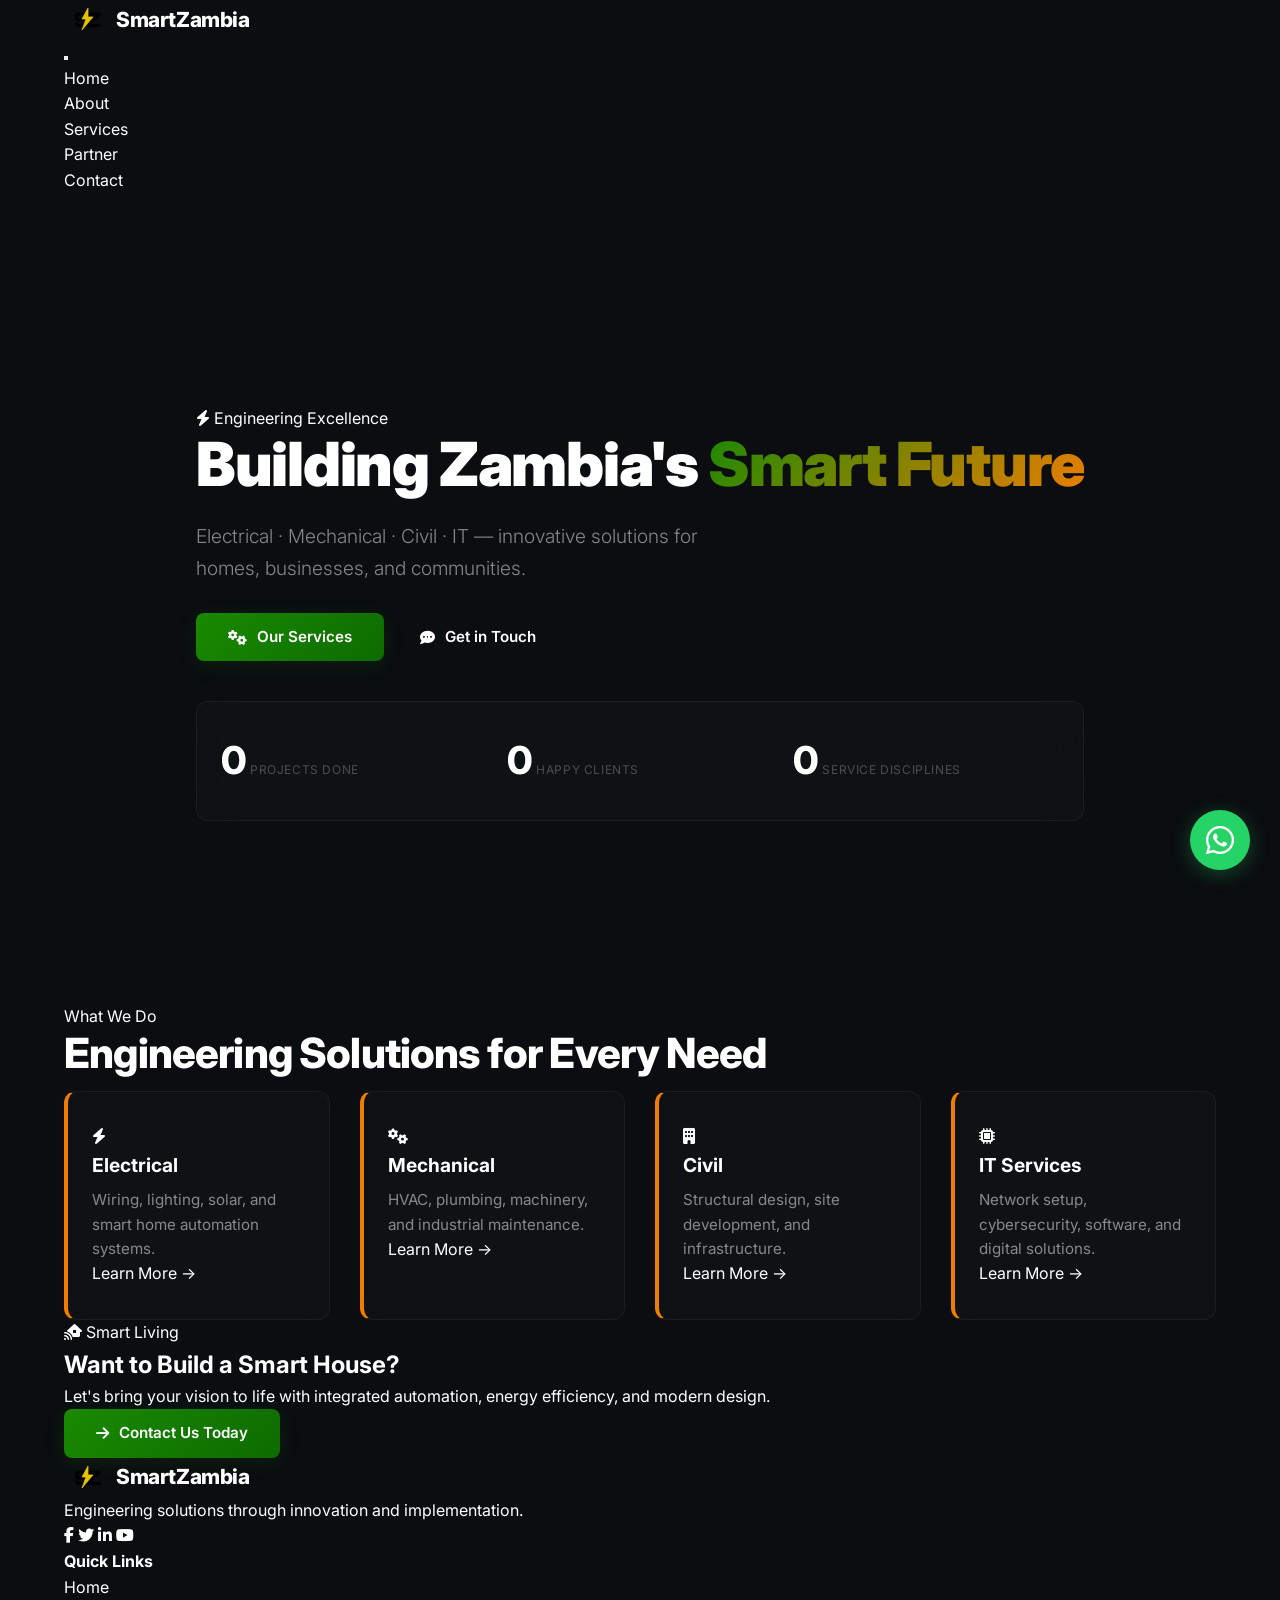
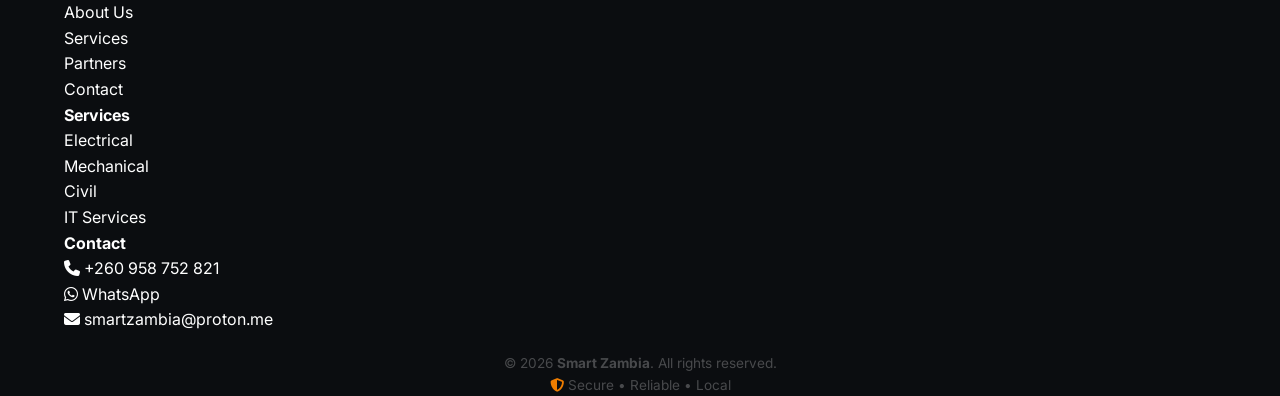
==== index.html @ 9d9cd6be "Refactor index.html for updated content and links Removed outdated meta tags and replaced title. Upd" ====
<!DOCTYPE html>
<html lang="en">
<head>
    <meta charset="UTF-8" />
    <meta name="viewport" content="width=device-width, initial-scale=1.0"/>
    <title>Smart Zambia — Engineering Solutions</title>

    <!-- ===== Google Fonts ===== -->
    <link rel="preconnect" href="https://fonts.googleapis.com">
    <link rel="preconnect" href="https://fonts.gstatic.com" crossorigin>
    <link href="https://fonts.googleapis.com/css2?family=Inter:ital,opsz,wght@0,14..32,100..900;1,14..32,100..900&family=Orbitron:wght@400..900&display=swap" rel="stylesheet">

    <!-- ===== Font Awesome ===== -->
    <link rel="stylesheet" href="https://cdnjs.cloudflare.com/ajax/libs/font-awesome/6.5.0/css/all.min.css">

    <!-- ===== Custom CSS ===== -->
    <link rel="stylesheet" href="style.css">
</head>
<body>

    <!-- ============================================================ -->
    <!-- HEADER / NAVIGATION                                            -->
    <!-- ============================================================ -->
    <header class="site-header" id="siteHeader">
        <div class="container header-inner">

            <!-- ---- Logo ---- -->
            <a href="index.html" class="logo" aria-label="Smart Zambia Home">
                <svg class="logo-svg" viewBox="0 0 80 80" width="52" height="52">
                    <!-- Background circle -->
                    <circle cx="40" cy="40" r="38" fill="none" stroke="var(--clr-copper)" stroke-width="2"/>
                    <!-- S -->
                    <text x="20" y="54" font-family="'Orbitron', sans-serif" font-size="40" font-weight="900" fill="var(--clr-green)" stroke="var(--clr-green)" stroke-width="0.5">S</text>
                    <!-- Z -->
                    <text x="42" y="54" font-family="'Orbitron', sans-serif" font-size="40" font-weight="900" fill="var(--clr-copper)" stroke="var(--clr-copper)" stroke-width="0.5">Z</text>
                    <!-- Lightning bolt -->
                    <polygon points="48,16 36,38 44,38 36,60 58,34 48,34" fill="#FFD700" stroke="#FFD700" stroke-width="1.5" opacity="0.9"/>
                </svg>
                <span class="logo-text">Smart<span>Zambia</span></span>
            </a>

            <!-- ---- Nav Toggle (mobile) ---- -->
            <button class="nav-toggle" id="navToggle" aria-label="Toggle navigation">
                <span class="bar"></span><span class="bar"></span><span class="bar"></span>
            </button>

            <!-- ---- Nav ---- -->
            <nav class="main-nav" id="mainNav">
                <ul>
                    <li><a href="index.html" class="active">Home</a></li>
                    <li><a href="about.html">About</a></li>
                    <li><a href="services.html">Services</a></li>
                    <li><a href="partner.html">Partner</a></li>
                    <li><a href="contact.html">Contact</a></li>
                </ul>
            </nav>

        </div>
    </header>

    <!-- ============================================================ -->
    <!-- HERO SECTION                                                  -->
    <!-- ============================================================ -->
    <section class="hero" id="hero">
        <div class="hero-bg"></div>
        <div class="container hero-content">

            <div class="hero-badge">
                <i class="fas fa-bolt"></i> Engineering Excellence
            </div>

            <h1 class="hero-title">
                <span class="hero-title-line">Building Zambia's</span>
                <span class="hero-title-line highlight">Smart Future</span>
            </h1>

            <p class="hero-sub">
                Electrical · Mechanical · Civil · IT — innovative solutions for homes, businesses, and communities.
            </p>

            <div class="hero-actions">
                <a href="services.html" class="btn btn-primary">
                    <i class="fas fa-cogs"></i> Our Services
                </a>
                <a href="contact.html" class="btn btn-outline">
                    <i class="fas fa-comment-dots"></i> Get in Touch
                </a>
            </div>

            <div class="hero-stats">
                <div class="stat-item">
                    <span class="stat-number" data-count="120">0</span>
                    <span class="stat-label">Projects Done</span>
                </div>
                <div class="stat-item">
                    <span class="stat-number" data-count="98">0</span>
                    <span class="stat-label">Happy Clients</span>
                </div>
                <div class="stat-item">
                    <span class="stat-number" data-count="4">0</span>
                    <span class="stat-label">Service Disciplines</span>
                </div>
            </div>

        </div>
    </section>

    <!-- ============================================================ -->
    <!-- QUICK LINKS / SERVICE PREVIEW                                 -->
    <!-- ============================================================ -->
    <section class="quick-services" id="quickServices">
        <div class="container">

            <div class="section-label">
                <span class="label-line"></span>
                <span class="label-text">What We Do</span>
                <span class="label-line"></span>
            </div>

            <h2 class="section-title">Engineering Solutions for Every Need</h2>

            <div class="service-grid">

                <div class="service-card">
                    <div class="card-icon"><i class="fas fa-bolt"></i></div>
                    <h3>Electrical</h3>
                    <p>Wiring, lighting, solar, and smart home automation systems.</p>
                    <a href="services.html#electrical" class="card-link">Learn More →</a>
                </div>

                <div class="service-card">
                    <div class="card-icon"><i class="fas fa-cogs"></i></div>
                    <h3>Mechanical</h3>
                    <p>HVAC, plumbing, machinery, and industrial maintenance.</p>
                    <a href="services.html#mechanical" class="card-link">Learn More →</a>
                </div>

                <div class="service-card">
                    <div class="card-icon"><i class="fas fa-building"></i></div>
                    <h3>Civil</h3>
                    <p>Structural design, site development, and infrastructure.</p>
                    <a href="services.html#civil" class="card-link">Learn More →</a>
                </div>

                <div class="service-card">
                    <div class="card-icon"><i class="fas fa-microchip"></i></div>
                    <h3>IT Services</h3>
                    <p>Network setup, cybersecurity, software, and digital solutions.</p>
                    <a href="services.html#it" class="card-link">Learn More →</a>
                </div>

            </div>

        </div>
    </section>

    <!-- ============================================================ -->
    <!-- CALL TO ACTION – SMART HOUSE                                  -->
    <!-- ============================================================ -->
    <section class="cta-smart" id="ctaSmart">
        <div class="container cta-smart-inner">
            <div class="cta-smart-text">
                <span class="cta-tag"><i class="fas fa-house-signal"></i> Smart Living</span>
                <h2>Want to Build a <span>Smart House</span>?</h2>
                <p>Let's bring your vision to life with integrated automation, energy efficiency, and modern design.</p>
                <a href="contact.html?subject=smart-house" class="btn btn-primary btn-lg">
                    <i class="fas fa-arrow-right"></i> Contact Us Today
                </a>
            </div>
            <div class="cta-smart-visual">
                <div class="smart-grid">
                    <span></span><span></span><span></span>
                    <span></span><span></span><span></span>
                    <span></span><span></span><span></span>
                </div>
            </div>
        </div>
    </section>

    <!-- ============================================================ -->
    <!-- FOOTER                                                        -->
    <!-- ============================================================ -->
    <footer class="site-footer">
        <div class="container footer-inner">

            <div class="footer-brand">
                <a href="index.html" class="logo">
                    <svg class="logo-svg" viewBox="0 0 80 80" width="40" height="40">
                        <circle cx="40" cy="40" r="38" fill="none" stroke="var(--clr-copper)" stroke-width="2"/>
                        <text x="20" y="54" font-family="'Orbitron', sans-serif" font-size="40" font-weight="900" fill="var(--clr-green)">S</text>
                        <text x="42" y="54" font-family="'Orbitron', sans-serif" font-size="40" font-weight="900" fill="var(--clr-copper)">Z</text>
                        <polygon points="48,16 36,38 44,38 36,60 58,34 48,34" fill="#FFD700" stroke="#FFD700" stroke-width="1.5" opacity="0.9"/>
                    </svg>
                    <span class="logo-text">Smart<span>Zambia</span></span>
                </a>
                <p class="footer-tagline">Engineering solutions through innovation and implementation.</p>
                <div class="footer-social">
                    <a href="#" aria-label="Facebook"><i class="fab fa-facebook-f"></i></a>
                    <a href="#" aria-label="Twitter"><i class="fab fa-twitter"></i></a>
                    <a href="#" aria-label="LinkedIn"><i class="fab fa-linkedin-in"></i></a>
                    <a href="#" aria-label="YouTube"><i class="fab fa-youtube"></i></a>
                </div>
            </div>

            <div class="footer-links">
                <h4>Quick Links</h4>
                <ul>
                    <li><a href="index.html">Home</a></li>
                    <li><a href="about.html">About Us</a></li>
                    <li><a href="services.html">Services</a></li>
                    <li><a href="partner.html">Partners</a></li>
                    <li><a href="contact.html">Contact</a></li>
                </ul>
            </div>

            <div class="footer-links">
                <h4>Services</h4>
                <ul>
                    <li><a href="services.html#electrical">Electrical</a></li>
                    <li><a href="services.html#mechanical">Mechanical</a></li>
                    <li><a href="services.html#civil">Civil</a></li>
                    <li><a href="services.html#it">IT Services</a></li>
                </ul>
            </div>

            <div class="footer-contact">
                <h4>Contact</h4>
                <ul>
                    <li><i class="fas fa-phone"></i> <a href="tel:+260958752821">+260 958 752 821</a></li>
                    <li><i class="fab fa-whatsapp"></i> <a href="https://wa.me/260958752821" target="_blank">WhatsApp</a></li>
                    <li><i class="fas fa-envelope"></i> <a href="mailto:smartzambia@proton.me">smartzambia@proton.me</a></li>
                </ul>
            </div>

        </div>

        <div class="footer-bottom">
            <div class="container">
                <p>&copy; 2026 <strong>Smart Zambia</strong>. All rights reserved.</p>
                <p class="footer-secure"><i class="fas fa-shield-alt"></i> Secure &bull; Reliable &bull; Local</p>
            </div>
        </div>
    </footer>

    <!-- ============================================================ -->
    <!-- SCRIPTS                                                       -->
    <!-- ============================================================ -->
    <script src="script.js"></script>

</body>
</html>
---- style.css ----
/* ============================================================
   SMART ZAMBIA – COMPLETE STYLESHEET
   Local · Smart · Innovative
   ============================================================ */

/* ---- 1. IMPORTS & ROOT ---- */
@import url('https://fonts.googleapis.com/css2?family=Inter:wght@300;400;500;600;700;800;900&display=swap');

:root {
    /* Zambian Flag Colours */
    --zambia-green: #198A00;
    --zambia-red: #DE2010;
    --zambia-black: #000000;
    --zambia-orange: #EF7D00;
    --zambia-gold: #FCD116;

    /* Neutrals */
    --bg-dark: #0b0d10;
    --bg-card: rgba(255, 255, 255, 0.02);
    --border-subtle: rgba(255, 255, 255, 0.05);
    --text-white: #ffffff;
    --text-muted: rgba(255, 255, 255, 0.5);
    --text-dim: rgba(255, 255, 255, 0.25);

    /* Design Tokens */
    --radius: 12px;
    --radius-sm: 8px;
    --transition: 0.3s cubic-bezier(0.4, 0, 0.2, 1);
    --font-family: 'Inter', -apple-system, BlinkMacSystemFont, 'Segoe UI', Roboto, sans-serif;
    --max-width: 1200px;
    --header-height: 72px;
    --shadow-card: 0 8px 32px rgba(0, 0, 0, 0.4);
}

/* ---- 2. RESET ---- */
*,
*::before,
*::after {
    margin: 0;
    padding: 0;
    box-sizing: border-box;
}
html {
    scroll-behavior: smooth;
    scroll-padding-top: var(--header-height);
    -webkit-font-smoothing: antialiased;
}
body {
    font-family: var(--font-family);
    background: var(--bg-dark);
    color: var(--text-white);
    line-height: 1.6;
    min-height: 100vh;
    overflow-x: hidden;
}
a {
    text-decoration: none;
    color: inherit;
}
ul {
    list-style: none;
}
.container {
    max-width: var(--max-width);
    margin: 0 auto;
    padding: 0 24px;
}
.section-pad {
    padding: 80px 0;
}
img {
    display: none; /* No images anywhere */
}

/* ---- 3. SCROLLBAR ---- */
::-webkit-scrollbar {
    width: 8px;
}
::-webkit-scrollbar-track {
    background: var(--bg-dark);
}
::-webkit-scrollbar-thumb {
    background: var(--zambia-orange);
    border-radius: 10px;
}
::-webkit-scrollbar-thumb:hover {
    background: var(--zambia-gold);
}

/* ---- 4. WATERMARK (Background Logo) ---- */
.watermark {
    position: fixed;
    top: 50%;
    left: 50%;
    transform: translate(-50%, -50%);
    width: 70%;
    max-width: 700px;
    height: auto;
    z-index: 0;
    opacity: 0.04;
    pointer-events: none;
    user-select: none;
}
.watermark svg {
    width: 100%;
    height: auto;
    display: block;
}

/* ---- 5. BACKGROUND ORBS ---- */
.bg-orbs {
    position: fixed;
    top: 0;
    left: 0;
    width: 100%;
    height: 100%;
    z-index: 0;
    pointer-events: none;
    overflow: hidden;
}
.bg-orbs .orb {
    position: absolute;
    border-radius: 50%;
    filter: blur(80px);
    opacity: 0.06;
    animation: orbFloat 25s ease-in-out infinite;
}
.bg-orbs .orb:nth-child(1) {
    width: 300px;
    height: 300px;
    top: -10%;
    left: -5%;
    background: radial-gradient(circle, var(--zambia-green), transparent);
    animation-delay: 0s;
}
.bg-orbs .orb:nth-child(2) {
    width: 350px;
    height: 350px;
    bottom: -15%;
    right: -10%;
    background: radial-gradient(circle, var(--zambia-orange), transparent);
    animation-delay: -8s;
}
.bg-orbs .orb:nth-child(3) {
    width: 200px;
    height: 200px;
    top: 40%;
    left: 50%;
    transform: translateX(-50%);
    background: radial-gradient(circle, var(--zambia-gold), transparent);
    animation-delay: -15s;
}
.bg-orbs .orb:nth-child(4) {
    width: 150px;
    height: 150px;
    top: 20%;
    right: 15%;
    background: radial-gradient(circle, var(--zambia-red), transparent);
    animation-delay: -5s;
}
@keyframes orbFloat {
    0%,
    100% {
        transform: translate(0, 0) scale(1);
    }
    25% {
        transform: translate(40px, -30px) scale(1.05);
    }
    50% {
        transform: translate(-20px, 30px) scale(0.95);
    }
    75% {
        transform: translate(30px, -20px) scale(1.02);
    }
}

/* ---- 6. NAVIGATION ---- */
.navbar {
    background: rgba(11, 13, 16, 0.85);
    backdrop-filter: blur(20px);
    border-bottom: 1px solid rgba(255, 255, 255, 0.05);
    position: sticky;
    top: 0;
    z-index: 1000;
    padding: 12px 0;
    transition: background 0.3s, box-shadow 0.3s;
    min-height: var(--header-height);
}
.navbar .container {
    display: flex;
    align-items: center;
    justify-content: space-between;
    flex-wrap: wrap;
}
.logo {
    display: flex;
    align-items: center;
    gap: 12px;
    flex-shrink: 0;
}
.logo svg {
    width: 40px;
    height: 40px;
    transition: transform 0.3s;
}
.logo:hover svg {
    transform: scale(1.05);
}
.logo-text {
    font-size: 1.3rem;
    font-weight: 800;
    letter-spacing: -0.02em;
    line-height: 1.2;
}
.logo-text span.green {
    color: var(--zambia-green);
}
.logo-text span.orange {
    color: var(--zambia-orange);
}
.logo-text small {
    display: block;
    font-size: 0.55rem;
    font-weight: 400;
    letter-spacing: 0.1em;
    color: var(--text-dim);
    text-transform: uppercase;
}
.nav-links {
    display: flex;
    gap: 28px;
    list-style: none;
    font-weight: 500;
    font-size: 0.95rem;
    align-items: center;
}
.nav-links a {
    padding: 6px 0;
    color: var(--text-muted);
    border-bottom: 2px solid transparent;
    transition: color 0.3s, border-color 0.3s;
}
.nav-links a:hover,
.nav-links a.active {
    color: var(--text-white);
    border-bottom-color: var(--zambia-orange);
}
.dark-toggle {
    background: rgba(255, 255, 255, 0.05);
    border: 1px solid rgba(255, 255, 255, 0.1);
    border-radius: 50%;
    width: 40px;
    height: 40px;
    font-size: 1rem;
    cursor: pointer;
    display: flex;
    align-items: center;
    justify-content: center;
    color: var(--text-muted);
    transition: all 0.3s;
}
.dark-toggle:hover {
    border-color: var(--zambia-orange);
    color: #fff;
    transform: rotate(20deg);
}
.hamburger {
    display: none;
    flex-direction: column;
    gap: 5px;
    cursor: pointer;
    background: none;
    border: none;
    padding: 4px;
}
.hamburger span {
    display: block;
    width: 26px;
    height: 2px;
    background: var(--text-white);
    border-radius: 4px;
    transition: 0.3s;
}
.hamburger.active span:nth-child(1) {
    transform: rotate(45deg) translate(5px, 6px);
}
.hamburger.active span:nth-child(2) {
    opacity: 0;
}
.hamburger.active span:nth-child(3) {
    transform: rotate(-45deg) translate(5px, -6px);
}

/* ---- 7. HERO ---- */
.hero {
    position: relative;
    z-index: 1;
    min-height: 90vh;
    display: flex;
    align-items: center;
    padding: 100px 0 70px;
}
.hero .container {
    position: relative;
    z-index: 2;
}
.badge-glow {
    display: inline-flex;
    align-items: center;
    gap: 10px;
    background: rgba(25, 138, 0, 0.08);
    border: 1px solid rgba(25, 138, 0, 0.15);
    padding: 8px 20px;
    border-radius: 60px;
    font-size: 0.75rem;
    font-weight: 600;
    color: var(--zambia-green);
    text-transform: uppercase;
    letter-spacing: 0.08em;
    backdrop-filter: blur(10px);
    margin-bottom: 24px;
}
.badge-glow i {
    font-size: 0.9rem;
    animation: iconPulse 2s ease-in-out infinite;
}
@keyframes iconPulse {
    0%,
    100% {
        opacity: 1;
        transform: scale(1);
    }
    50% {
        opacity: 0.5;
        transform: scale(0.8);
    }
}
.hero h1 {
    font-size: 3.8rem;
    font-weight: 900;
    line-height: 1.08;
    letter-spacing: -0.02em;
    margin-bottom: 16px;
    min-height: 4.5rem;
}
.hero h1 .highlight {
    background: linear-gradient(135deg, var(--zambia-green), var(--zambia-orange));
    -webkit-background-clip: text;
    -webkit-text-fill-color: transparent;
    background-clip: text;
}
.hero .cursor {
    display: inline-block;
    width: 4px;
    height: 3.2rem;
    background: var(--zambia-orange);
    margin-left: 4px;
    vertical-align: text-bottom;
    animation: blink 0.8s step-end infinite;
}
@keyframes blink {
    0%,
    100% {
        opacity: 1;
    }
    50% {
        opacity: 0;
    }
}
.hero p {
    font-size: 1.2rem;
    color: var(--text-muted);
    max-width: 540px;
    line-height: 1.7;
    margin-bottom: 28px;
    font-weight: 300;
}
.hero p strong {
    color: #fff;
    font-weight: 600;
}
.hero-buttons {
    display: flex;
    gap: 16px;
    flex-wrap: wrap;
}
.btn {
    display: inline-flex;
    align-items: center;
    justify-content: center;
    gap: 10px;
    padding: 12px 32px;
    border-radius: var(--radius-sm);
    font-weight: 600;
    font-size: 0.95rem;
    border: none;
    cursor: pointer;
    transition: all 0.3s ease;
    min-height: 48px;
}
.btn-primary {
    background: linear-gradient(135deg, var(--zambia-green), #0d6b00);
    color: #fff;
    box-shadow: 0 4px 20px rgba(25, 138, 0, 0.15);
}
.btn-primary:hover {
    transform: translateY(-3px) scale(1.02);
    box-shadow: 0 8px 30px rgba(25, 138, 0, 0.25);
}
.btn-whatsapp {
    background: linear-gradient(135deg, #25D366, #128C7E);
    color: #fff;
    box-shadow: 0 4px 20px rgba(37, 211, 102, 0.15);
}
.btn-whatsapp:hover {
    transform: translateY(-3px) scale(1.02);
    box-shadow: 0 8px 30px rgba(37, 211, 102, 0.25);
}
.btn-outline-light {
    border: 1px solid rgba(255, 255, 255, 0.15);
    background: rgba(255, 255, 255, 0.03);
    color: #fff;
}
.btn-outline-light:hover {
    border-color: var(--zambia-gold);
    background: rgba(252, 209, 22, 0.08);
    transform: translateY(-3px);
}
.btn-submit {
    background: linear-gradient(135deg, var(--zambia-green), #0d6b00);
    color: #fff;
    padding: 14px 40px;
    border: none;
    border-radius: var(--radius-sm);
    font-weight: 600;
    font-size: 1rem;
    cursor: pointer;
    transition: all 0.3s ease;
    width: 100%;
}
.btn-submit:hover {
    transform: translateY(-2px);
    box-shadow: 0 8px 30px rgba(25, 138, 0, 0.25);
}

/* ---- 8. HERO STATS ---- */
.hero-stats {
    background: rgba(255, 255, 255, 0.02);
    backdrop-filter: blur(20px);
    border: 1px solid rgba(255, 255, 255, 0.05);
    border-radius: var(--radius);
    padding: 28px 24px;
    display: grid;
    grid-template-columns: repeat(3, 1fr);
    gap: 20px;
    margin-top: 40px;
}
.hero-stats .stat {
    text-align: center;
}
.hero-stats .stat-icon {
    font-size: 1.6rem;
    color: var(--zambia-green);
    display: block;
    margin-bottom: 6px;
}
.hero-stats .stat-number {
    font-size: 2.4rem;
    font-weight: 800;
    color: #fff;
    letter-spacing: -0.02em;
}
.hero-stats .stat-label {
    font-size: 0.75rem;
    color: var(--text-dim);
    text-transform: uppercase;
    letter-spacing: 0.05em;
    margin-top: 4px;
}

/* ---- 9. SECTION HEADERS ---- */
.section-header {
    text-align: center;
    margin-bottom: 50px;
}
.section-header .badge {
    display: inline-block;
    background: rgba(239, 125, 0, 0.1);
    color: var(--zambia-orange);
    font-size: 0.7rem;
    font-weight: 600;
    text-transform: uppercase;
    letter-spacing: 0.1em;
    padding: 6px 16px;
    border-radius: 40px;
    border: 1px solid rgba(239, 125, 0, 0.15);
    margin-bottom: 12px;
}
.section-title {
    font-size: 2.6rem;
    font-weight: 800;
    letter-spacing: -0.02em;
    margin-bottom: 12px;
    line-height: 1.2;
}
.section-title .highlight {
    background: linear-gradient(135deg, var(--zambia-green), var(--zambia-orange));
    -webkit-background-clip: text;
    -webkit-text-fill-color: transparent;
    background-clip: text;
}
.section-sub {
    color: var(--text-muted);
    font-size: 1.1rem;
    max-width: 600px;
    margin: 0 auto;
}

/* ---- 10. WHY CARDS ---- */
.why-grid {
    display: grid;
    grid-template-columns: repeat(auto-fill, minmax(240px, 1fr));
    gap: 30px;
}
.why-card {
    background: rgba(255, 255, 255, 0.02);
    backdrop-filter: blur(10px);
    border: 1px solid rgba(255, 255, 255, 0.05);
    border-radius: var(--radius);
    padding: 32px 24px;
    text-align: center;
    transition: all 0.4s ease;
    opacity: 0;
    transform: translateY(40px);
}
.why-card.visible {
    opacity: 1;
    transform: translateY(0);
}
.why-card:hover {
    transform: translateY(-8px);
    border-color: rgba(25, 138, 0, 0.2);
    box-shadow: var(--shadow-card);
}
.why-icon {
    font-size: 2.4rem;
    color: var(--zambia-orange);
    margin-bottom: 16px;
    display: block;
}
.why-card h4 {
    font-size: 1.15rem;
    font-weight: 700;
    margin-bottom: 8px;
    color: #fff;
}
.why-card p {
    color: var(--text-muted);
    font-size: 0.95rem;
    line-height: 1.6;
}

/* ---- 11. SERVICES ---- */
.service-grid {
    display: grid;
    grid-template-columns: repeat(auto-fill, minmax(260px, 1fr));
    gap: 30px;
}
.service-card {
    background: rgba(255, 255, 255, 0.02);
    backdrop-filter: blur(10px);
    border: 1px solid rgba(255, 255, 255, 0.05);
    border-radius: var(--radius);
    padding: 32px 24px;
    transition: all 0.4s ease;
    border-left: 4px solid var(--zambia-orange);
    opacity: 0;
    transform: translateY(40px);
}
.service-card.visible {
    opacity: 1;
    transform: translateY(0);
}
.service-card:hover {
    transform: translateY(-6px);
    border-color: var(--zambia-green);
    box-shadow: var(--shadow-card);
}
.service-icon {
    font-size: 2.2rem;
    color: var(--zambia-green);
    margin-bottom: 12px;
    display: block;
}
.service-card h3 {
    font-size: 1.2rem;
    font-weight: 700;
    margin-bottom: 8px;
    color: #fff;
}
.service-card p {
    color: var(--text-muted);
    font-size: 0.95rem;
    line-height: 1.6;
}
.service-card .tag {
    display: inline-block;
    margin-top: 12px;
    background: rgba(239, 125, 0, 0.06);
    color: var(--zambia-orange);
    padding: 4px 14px;
    border-radius: 40px;
    font-size: 0.65rem;
    font-weight: 600;
    text-transform: uppercase;
    letter-spacing: 0.05em;
    border: 1px solid rgba(239, 125, 0, 0.1);
}

/* ---- 12. PARTNER FORM ---- */
.partner-wrap {
    max-width: 700px;
    margin: 0 auto;
}
.partner-form {
    background: rgba(255, 255, 255, 0.02);
    backdrop-filter: blur(20px);
    border: 1px solid rgba(255, 255, 255, 0.05);
    border-radius: var(--radius);
    padding: 40px;
}
.form-group {
    margin-bottom: 20px;
}
.form-group label {
    display: block;
    font-weight: 600;
    margin-bottom: 6px;
    color: #fff;
    font-size: 0.95rem;
}
.form-group .required {
    color: var(--zambia-red);
}
.form-group input,
.form-group textarea,
.form-group select {
    width: 100%;
    padding: 14px 18px;
    border: 1px solid rgba(255, 255, 255, 0.1);
    border-radius: var(--radius-sm);
    font-size: 1rem;
    background: rgba(255, 255, 255, 0.04);
    color: #fff;
    transition: all 0.3s ease;
    font-family: inherit;
}
.form-group input:focus,
.form-group textarea:focus,
.form-group select:focus {
    border-color: var(--zambia-orange);
    outline: none;
    box-shadow: 0 0 0 3px rgba(239, 125, 0, 0.15);
}
.form-group input::placeholder,
.form-group textarea::placeholder {
    color: var(--text-dim);
}
.form-group textarea {
    resize: vertical;
    min-height: 100px;
}
.validation-error {
    color: var(--zambia-red);
    font-size: 0.85rem;
    margin-top: 4px;
    display: none;
}
.validation-error.visible {
    display: block;
}
.form-note {
    text-align: center;
    font-size: 0.85rem;
    color: var(--text-dim);
    margin-top: 16px;
}

/* ---- 13. FOOTER ---- */
.footer {
    border-top: 1px solid rgba(255, 255, 255, 0.05);
    padding: 40px 0 20px;
    margin-top: 40px;
}
.footer-grid {
    display: grid;
    grid-template-columns: 2fr 1fr 1fr 1fr;
    gap: 40px;
    padding-bottom: 30px;
    border-bottom: 1px solid rgba(255, 255, 255, 0.05);
}
.footer h4 {
    color: #fff;
    font-weight: 600;
    margin-bottom: 16px;
    font-size: 1.05rem;
}
.footer p {
    color: var(--text-muted);
    font-size: 0.95rem;
    max-width: 300px;
}
.footer ul li {
    margin-bottom: 8px;
}
.footer ul a {
    color: var(--text-muted);
    transition: color 0.3s;
}
.footer ul a:hover {
    color: var(--zambia-orange);
}
.social-icons {
    display: flex;
    gap: 12px;
    margin-top: 16px;
}
.social-icons a {
    width: 40px;
    height: 40px;
    border-radius: 50%;
    background: rgba(255, 255, 255, 0.04);
    border: 1px solid rgba(255, 255, 255, 0.05);
    display: flex;
    align-items: center;
    justify-content: center;
    color: var(--text-muted);
    transition: all 0.3s;
}
.social-icons a:hover {
    background: var(--zambia-orange);
    color: #fff;
    transform: translateY(-3px);
}
.footer-bottom {
    text-align: center;
    padding-top: 20px;
    font-size: 0.85rem;
    color: var(--text-dim);
}
.footer-bottom i {
    color: var(--zambia-orange);
}

/* ---- 14. FLOATING WHATSAPP ---- */
.floating-wa {
    position: fixed;
    bottom: 30px;
    right: 30px;
    z-index: 999;
    background: #25D366;
    color: #fff;
    width: 60px;
    height: 60px;
    border-radius: 50%;
    display: flex;
    align-items: center;
    justify-content: center;
    font-size: 2rem;
    box-shadow: 0 4px 20px rgba(37, 211, 102, 0.3);
    transition: all 0.3s ease;
}
.floating-wa:hover {
    transform: scale(1.1) translateY(-4px);
    box-shadow: 0 8px 30px rgba(37, 211, 102, 0.4);
}

/* ---- 15. SCROLL TOP ---- */
.scroll-top {
    position: fixed;
    bottom: 100px;
    right: 30px;
    z-index: 998;
    width: 48px;
    height: 48px;
    border-radius: 50%;
    background: var(--zambia-orange);
    color: #fff;
    border: none;
    font-size: 1.2rem;
    cursor: pointer;
    box-shadow: var(--shadow-card);
    transition: all 0.3s ease;
    display: flex;
    align-items: center;
    justify-content: center;
    opacity: 0;
    visibility: hidden;
    transform: translateY(20px);
}
.scroll-top.visible {
    opacity: 1;
    visibility: visible;
    transform: translateY(0);
}
.scroll-top:hover {
    background: var(--zambia-green);
    transform: translateY(-4px);
}

/* ---- 16. TOAST ---- */
.toast-container {
    position: fixed;
    top: 100px;
    right: 20px;
    z-index: 10000;
    display: flex;
    flex-direction: column;
    gap: 12px;
    max-width: 400px;
    width: 100%;
}
.toast {
    background: rgba(11, 13, 16, 0.95);
    backdrop-filter: blur(20px);
    border: 1px solid rgba(255, 255, 255, 0.05);
    border-radius: var(--radius);
    padding: 16px 20px;
    display: flex;
    align-items: flex-start;
    gap: 12px;
    color: #fff;
    animation: slideIn 0.4s ease;
    box-shadow: var(--shadow-card);
}
.toast.toast-success {
    border-left: 4px solid var(--zambia-green);
}
.toast.toast-error {
    border-left: 4px solid var(--zambia-red);
}
.toast.toast-warning {
    border-left: 4px solid var(--zambia-orange);
}
.toast .toast-icon {
    font-size: 1.4rem;
    flex-shrink: 0;
}
.toast .toast-content {
    flex: 1;
}
.toast .toast-title {
    font-weight: 700;
    font-size: 0.95rem;
}
.toast .toast-message {
    font-size: 0.9rem;
    color: var(--text-muted);
    margin-top: 2px;
}
.toast .toast-close {
    background: none;
    border: none;
    font-size: 1.2rem;
    cursor: pointer;
    color: var(--text-dim);
    padding: 0 4px;
    transition: 0.3s;
}
.toast .toast-close:hover {
    color: #fff;
}
@keyframes slideIn {
    from {
        transform: translateX(100%);
        opacity: 0;
    }
    to {
        transform: translateX(0);
        opacity: 1;
    }
}
.toast.removing {
    animation: slideOut 0.3s ease forwards;
}
@keyframes slideOut {
    to {
        transform: translateX(100%);
        opacity: 0;
    }
}

/* ---- 17. RESPONSIVE ---- */
@media (max-width: 992px) {
    .hero h1 {
        font-size: 2.8rem;
        min-height: 3.5rem;
    }
    .hero .cursor {
        height: 2.4rem;
    }
    .hero-stats {
        grid-template-columns: repeat(3, 1fr);
    }
    .footer-grid {
        grid-template-columns: 1fr 1fr;
    }
}
@media (max-width: 768px) {
    .nav-links {
        display: none;
        flex-direction: column;
        width: 100%;
        padding: 20px 0;
        gap: 14px;
        background: var(--bg-dark);
        border-top: 1px solid rgba(255, 255, 255, 0.05);
        margin-top: 12px;
    }
    .nav-links.open {
        display: flex;
    }
    .hamburger {
        display: flex;
    }
    .hero h1 {
        font-size: 2.2rem;
        min-height: 2.8rem;
    }
    .hero .cursor {
        height: 1.8rem;
    }
    .hero-stats {
        grid-template-columns: 1fr 1fr;
    }
    .hero {
        min-height: auto;
        padding: 80px 0 50px;
    }
    .section-title {
        font-size: 2rem;
    }
    .section-pad {
        padding: 50px 0;
    }
    .partner-form {
        padding: 24px;
    }
    .footer-grid {
        grid-template-columns: 1fr;
        text-align: center;
    }
    .footer p {
        max-width: 100%;
    }
    .social-icons {
        justify-content: center;
    }
    .floating-wa {
        width: 50px;
        height: 50px;
        font-size: 1.6rem;
        bottom: 20px;
        right: 20px;
    }
    .scroll-top {
        bottom: 80px;
        right: 20px;
        width: 42px;
        height: 42px;
        font-size: 1rem;
    }
    .watermark {
        width: 90%;
        opacity: 0.03;
    }
}
@media (max-width: 480px) {
    .hero h1 {
        font-size: 1.8rem;
        min-height: 2.4rem;
    }
    .hero .cursor {
        height: 1.5rem;
    }
    .hero-stats {
        grid-template-columns: 1fr;
    }
    .hero-buttons {
        flex-direction: column;
    }
    .hero-buttons .btn {
        width: 100%;
        justify-content: center;
    }
    .why-grid {
        grid-template-columns: 1fr;
    }
    .service-grid {
        grid-template-columns: 1fr;
    }
    .toast-container {
        top: 80px;
        right: 16px;
        left: 16px;
        max-width: none;
    }
}
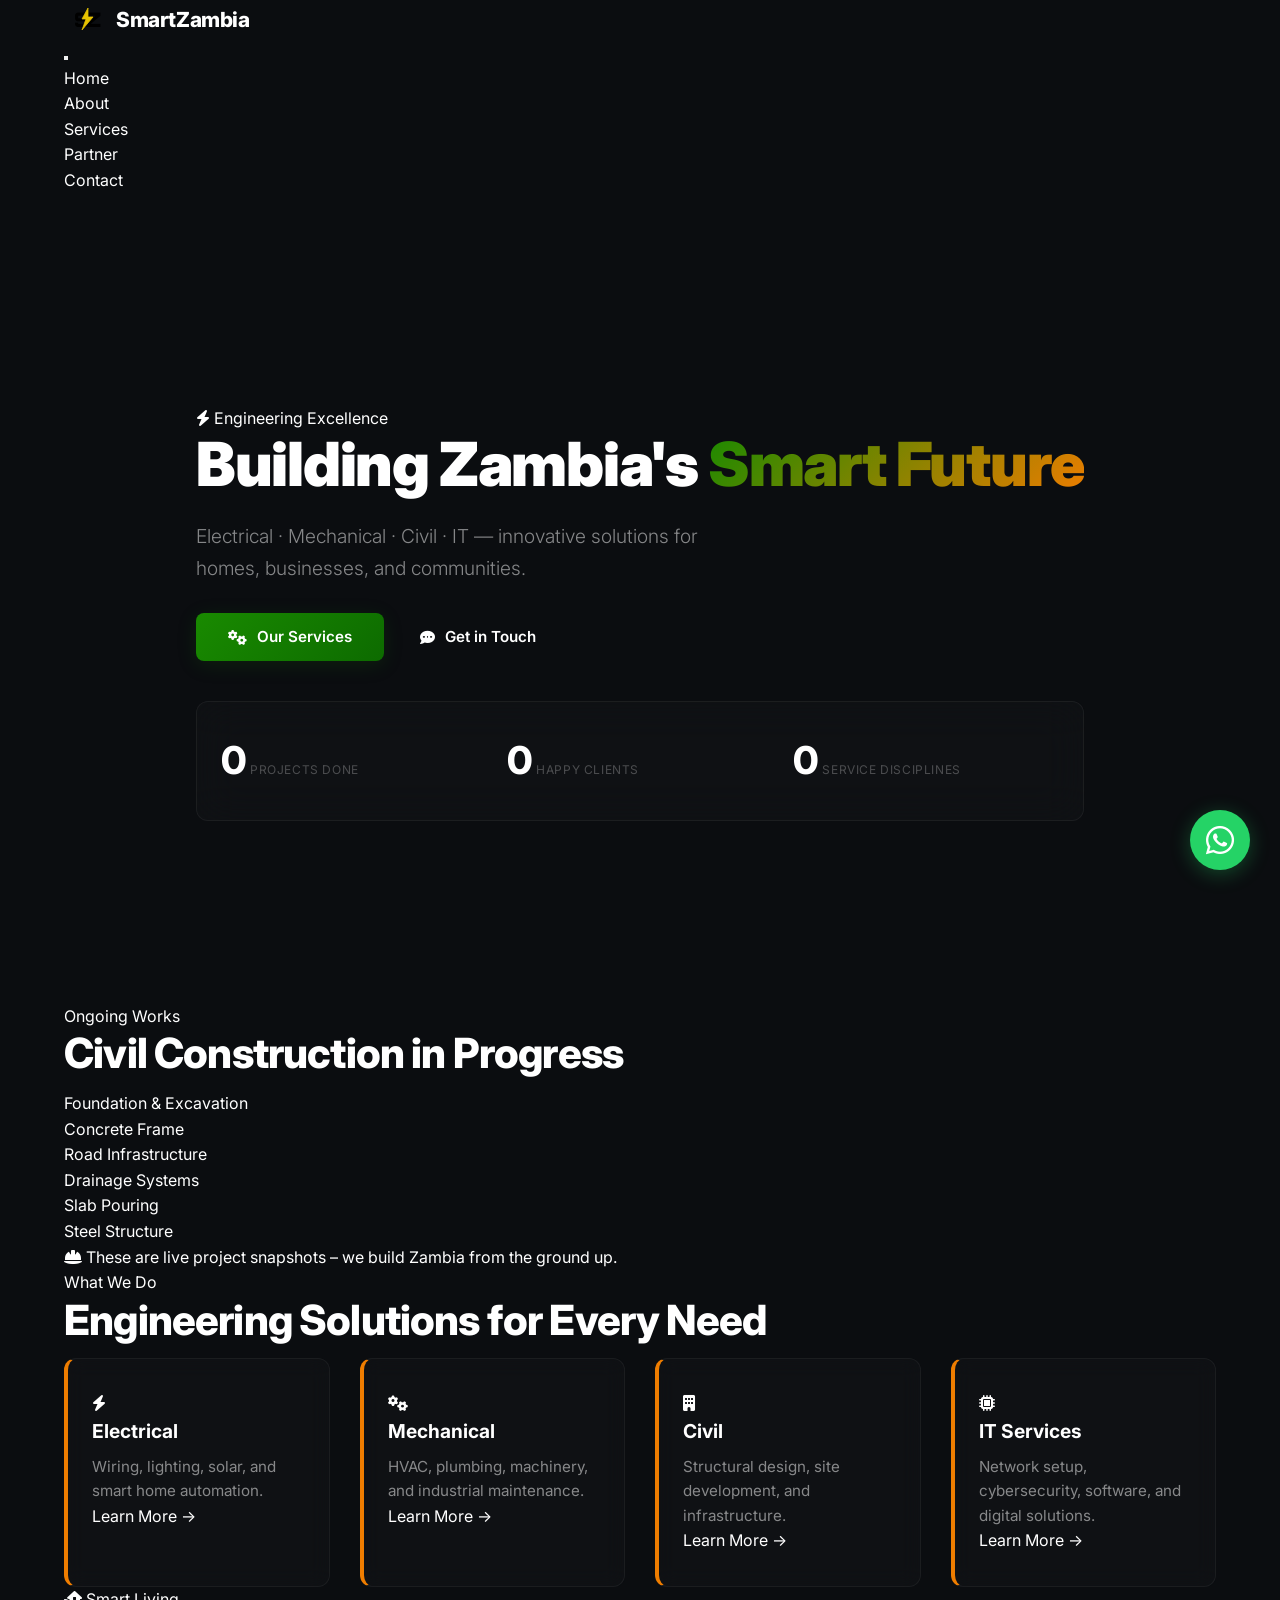
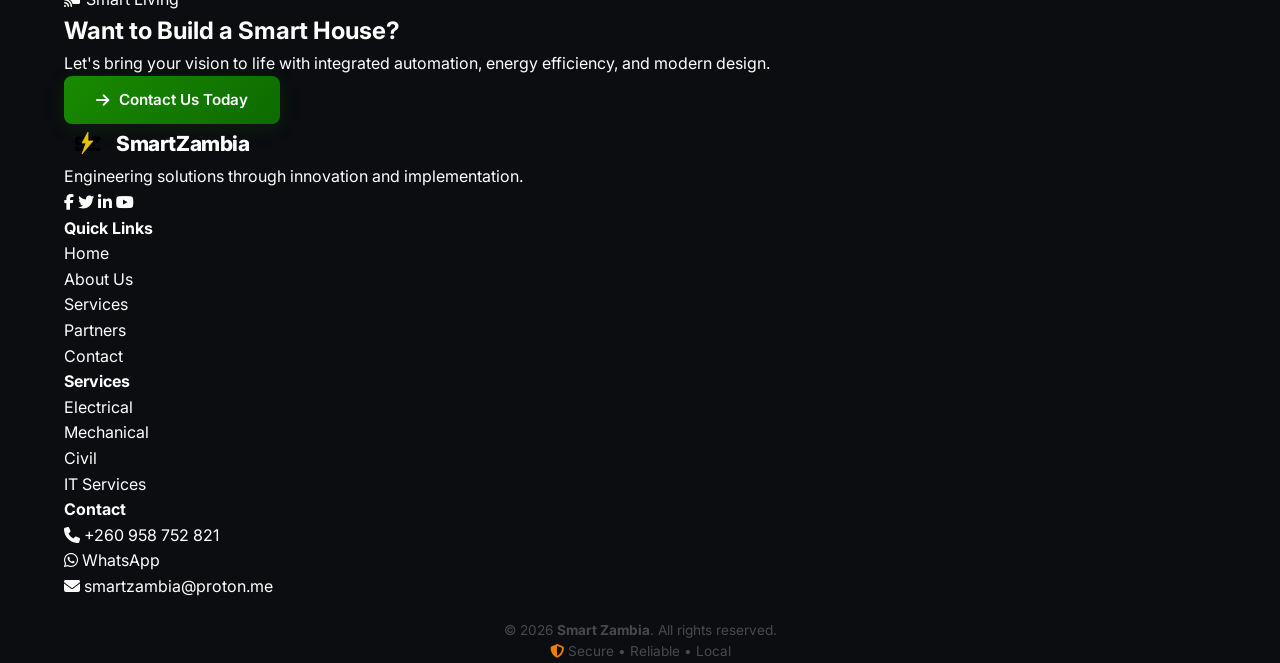
==== commit 08f7ecc8: "Refactor comments for consistency in index.html" ====
--- a/index.html
+++ b/index.html
@@ -1,4 +1,3 @@
-
 <!DOCTYPE html>
 <html lang="en">
 <head>
@@ -6,46 +5,41 @@
     <meta name="viewport" content="width=device-width, initial-scale=1.0"/>
     <title>Smart Zambia — Engineering Solutions</title>
 
-    <!-- ===== Google Fonts ===== -->
+    <!-- Google Fonts -->
     <link rel="preconnect" href="https://fonts.googleapis.com">
     <link rel="preconnect" href="https://fonts.gstatic.com" crossorigin>
     <link href="https://fonts.googleapis.com/css2?family=Inter:ital,opsz,wght@0,14..32,100..900;1,14..32,100..900&family=Orbitron:wght@400..900&display=swap" rel="stylesheet">
 
-    <!-- ===== Font Awesome ===== -->
+    <!-- Font Awesome -->
     <link rel="stylesheet" href="https://cdnjs.cloudflare.com/ajax/libs/font-awesome/6.5.0/css/all.min.css">
 
-    <!-- ===== Custom CSS ===== -->
+    <!-- Custom CSS -->
     <link rel="stylesheet" href="style.css">
 </head>
 <body>
 
-    <!-- ============================================================ -->
-    <!-- HEADER / NAVIGATION                                            -->
-    <!-- ============================================================ -->
+    <!-- ========================================================== -->
+    <!-- HEADER / NAVIGATION                                         -->
+    <!-- ========================================================== -->
     <header class="site-header" id="siteHeader">
         <div class="container header-inner">
-
-            <!-- ---- Logo ---- -->
+            <!-- Logo -->
             <a href="index.html" class="logo" aria-label="Smart Zambia Home">
                 <svg class="logo-svg" viewBox="0 0 80 80" width="52" height="52">
-                    <!-- Background circle -->
                     <circle cx="40" cy="40" r="38" fill="none" stroke="var(--clr-copper)" stroke-width="2"/>
-                    <!-- S -->
-                    <text x="20" y="54" font-family="'Orbitron', sans-serif" font-size="40" font-weight="900" fill="var(--clr-green)" stroke="var(--clr-green)" stroke-width="0.5">S</text>
-                    <!-- Z -->
-                    <text x="42" y="54" font-family="'Orbitron', sans-serif" font-size="40" font-weight="900" fill="var(--clr-copper)" stroke="var(--clr-copper)" stroke-width="0.5">Z</text>
-                    <!-- Lightning bolt -->
+                    <text x="20" y="54" font-family="'Orbitron', sans-serif" font-size="40" font-weight="900" fill="var(--clr-green)">S</text>
+                    <text x="42" y="54" font-family="'Orbitron', sans-serif" font-size="40" font-weight="900" fill="var(--clr-copper)">Z</text>
                     <polygon points="48,16 36,38 44,38 36,60 58,34 48,34" fill="#FFD700" stroke="#FFD700" stroke-width="1.5" opacity="0.9"/>
                 </svg>
                 <span class="logo-text">Smart<span>Zambia</span></span>
             </a>
 
-            <!-- ---- Nav Toggle (mobile) ---- -->
+            <!-- Mobile Toggle -->
             <button class="nav-toggle" id="navToggle" aria-label="Toggle navigation">
                 <span class="bar"></span><span class="bar"></span><span class="bar"></span>
             </button>
 
-            <!-- ---- Nav ---- -->
+            <!-- Navigation -->
             <nav class="main-nav" id="mainNav">
                 <ul>
                     <li><a href="index.html" class="active">Home</a></li>
@@ -55,30 +49,25 @@
                     <li><a href="contact.html">Contact</a></li>
                 </ul>
             </nav>
-
         </div>
     </header>
 
-    <!-- ============================================================ -->
-    <!-- HERO SECTION                                                  -->
-    <!-- ============================================================ -->
+    <!-- ========================================================== -->
+    <!-- HERO SECTION                                               -->
+    <!-- ========================================================== -->
     <section class="hero" id="hero">
         <div class="hero-bg"></div>
         <div class="container hero-content">
-
             <div class="hero-badge">
                 <i class="fas fa-bolt"></i> Engineering Excellence
             </div>
-
             <h1 class="hero-title">
                 <span class="hero-title-line">Building Zambia's</span>
                 <span class="hero-title-line highlight">Smart Future</span>
             </h1>
-
             <p class="hero-sub">
                 Electrical · Mechanical · Civil · IT — innovative solutions for homes, businesses, and communities.
             </p>
-
             <div class="hero-actions">
                 <a href="services.html" class="btn btn-primary">
                     <i class="fas fa-cogs"></i> Our Services
@@ -87,7 +76,6 @@
                     <i class="fas fa-comment-dots"></i> Get in Touch
                 </a>
             </div>
-
             <div class="hero-stats">
                 <div class="stat-item">
                     <span class="stat-number" data-count="120">0</span>
@@ -102,62 +90,106 @@
                     <span class="stat-label">Service Disciplines</span>
                 </div>
             </div>
-
-        </div>
-    </section>
-
-    <!-- ============================================================ -->
-    <!-- QUICK LINKS / SERVICE PREVIEW                                 -->
-    <!-- ============================================================ -->
+        </div>
+    </section>
+
+    <!-- ========================================================== -->
+    <!-- CIVIL WORKS GALLERY – IMAGES GO HERE                      -->
+    <!-- ========================================================== -->
+    <section class="civil-gallery" id="civilGallery">
+        <div class="container">
+            <div class="section-label">
+                <span class="label-line"></span>
+                <span class="label-text">Ongoing Works</span>
+                <span class="label-line"></span>
+            </div>
+            <h2 class="section-title">Civil Construction <span>in Progress</span></h2>
+
+            <div class="gallery-grid">
+                <!-- ============================================= -->
+                <!--  PLACEHOLDER IMAGES – replace src with your   -->
+                <!--  actual files in the /images/ folder          -->
+                <!-- ============================================= -->
+                <figure class="gallery-item">
+                    <img src="images/civil-site-01.jpg" alt="Foundation works at a construction site">
+                    <figcaption>Foundation & Excavation</figcaption>
+                </figure>
+
+                <figure class="gallery-item">
+                    <img src="images/civil-structure-02.jpg" alt="Reinforced concrete framework">
+                    <figcaption>Concrete Frame</figcaption>
+                </figure>
+
+                <figure class="gallery-item">
+                    <img src="images/civil-road-03.jpg" alt="Road base preparation">
+                    <figcaption>Road Infrastructure</figcaption>
+                </figure>
+
+                <figure class="gallery-item">
+                    <img src="images/civil-drainage-04.jpg" alt="Drainage channel installation">
+                    <figcaption>Drainage Systems</figcaption>
+                </figure>
+
+                <figure class="gallery-item">
+                    <img src="images/civil-slab-05.jpg" alt="Concrete slab pouring">
+                    <figcaption>Slab Pouring</figcaption>
+                </figure>
+
+                <figure class="gallery-item">
+                    <img src="images/civil-steel-06.jpg" alt="Structural steel erection">
+                    <figcaption>Steel Structure</figcaption>
+                </figure>
+            </div>
+            <p class="gallery-note">
+                <i class="fas fa-hard-hat"></i> These are live project snapshots – we build Zambia from the ground up.
+            </p>
+        </div>
+    </section>
+
+    <!-- ========================================================== -->
+    <!-- QUICK SERVICES OVERVIEW                                    -->
+    <!-- ========================================================== -->
     <section class="quick-services" id="quickServices">
         <div class="container">
-
             <div class="section-label">
                 <span class="label-line"></span>
                 <span class="label-text">What We Do</span>
                 <span class="label-line"></span>
             </div>
-
             <h2 class="section-title">Engineering Solutions for Every Need</h2>
 
             <div class="service-grid">
-
                 <div class="service-card">
                     <div class="card-icon"><i class="fas fa-bolt"></i></div>
                     <h3>Electrical</h3>
-                    <p>Wiring, lighting, solar, and smart home automation systems.</p>
+                    <p>Wiring, lighting, solar, and smart home automation.</p>
                     <a href="services.html#electrical" class="card-link">Learn More →</a>
                 </div>
-
                 <div class="service-card">
                     <div class="card-icon"><i class="fas fa-cogs"></i></div>
                     <h3>Mechanical</h3>
                     <p>HVAC, plumbing, machinery, and industrial maintenance.</p>
                     <a href="services.html#mechanical" class="card-link">Learn More →</a>
                 </div>
-
                 <div class="service-card">
                     <div class="card-icon"><i class="fas fa-building"></i></div>
                     <h3>Civil</h3>
                     <p>Structural design, site development, and infrastructure.</p>
                     <a href="services.html#civil" class="card-link">Learn More →</a>
                 </div>
-
                 <div class="service-card">
                     <div class="card-icon"><i class="fas fa-microchip"></i></div>
                     <h3>IT Services</h3>
                     <p>Network setup, cybersecurity, software, and digital solutions.</p>
                     <a href="services.html#it" class="card-link">Learn More →</a>
                 </div>
-
-            </div>
-
-        </div>
-    </section>
-
-    <!-- ============================================================ -->
-    <!-- CALL TO ACTION – SMART HOUSE                                  -->
-    <!-- ============================================================ -->
+            </div>
+        </div>
+    </section>
+
+    <!-- ========================================================== -->
+    <!-- SMART HOUSE CTA                                            -->
+    <!-- ========================================================== -->
     <section class="cta-smart" id="ctaSmart">
         <div class="container cta-smart-inner">
             <div class="cta-smart-text">
@@ -178,12 +210,11 @@
         </div>
     </section>
 
-    <!-- ============================================================ -->
-    <!-- FOOTER                                                        -->
-    <!-- ============================================================ -->
+    <!-- ========================================================== -->
+    <!-- FOOTER                                                     -->
+    <!-- ========================================================== -->
     <footer class="site-footer">
         <div class="container footer-inner">
-
             <div class="footer-brand">
                 <a href="index.html" class="logo">
                     <svg class="logo-svg" viewBox="0 0 80 80" width="40" height="40">
@@ -202,7 +233,6 @@
                     <a href="#" aria-label="YouTube"><i class="fab fa-youtube"></i></a>
                 </div>
             </div>
-
             <div class="footer-links">
                 <h4>Quick Links</h4>
                 <ul>
@@ -213,7 +243,6 @@
                     <li><a href="contact.html">Contact</a></li>
                 </ul>
             </div>
-
             <div class="footer-links">
                 <h4>Services</h4>
                 <ul>
@@ -223,7 +252,6 @@
                     <li><a href="services.html#it">IT Services</a></li>
                 </ul>
             </div>
-
             <div class="footer-contact">
                 <h4>Contact</h4>
                 <ul>
@@ -232,9 +260,7 @@
                     <li><i class="fas fa-envelope"></i> <a href="mailto:smartzambia@proton.me">smartzambia@proton.me</a></li>
                 </ul>
             </div>
-
-        </div>
-
+        </div>
         <div class="footer-bottom">
             <div class="container">
                 <p>&copy; 2026 <strong>Smart Zambia</strong>. All rights reserved.</p>
@@ -243,10 +269,6 @@
         </div>
     </footer>
 
-    <!-- ============================================================ -->
-    <!-- SCRIPTS                                                       -->
-    <!-- ============================================================ -->
     <script src="script.js"></script>
-
 </body>
 </html>
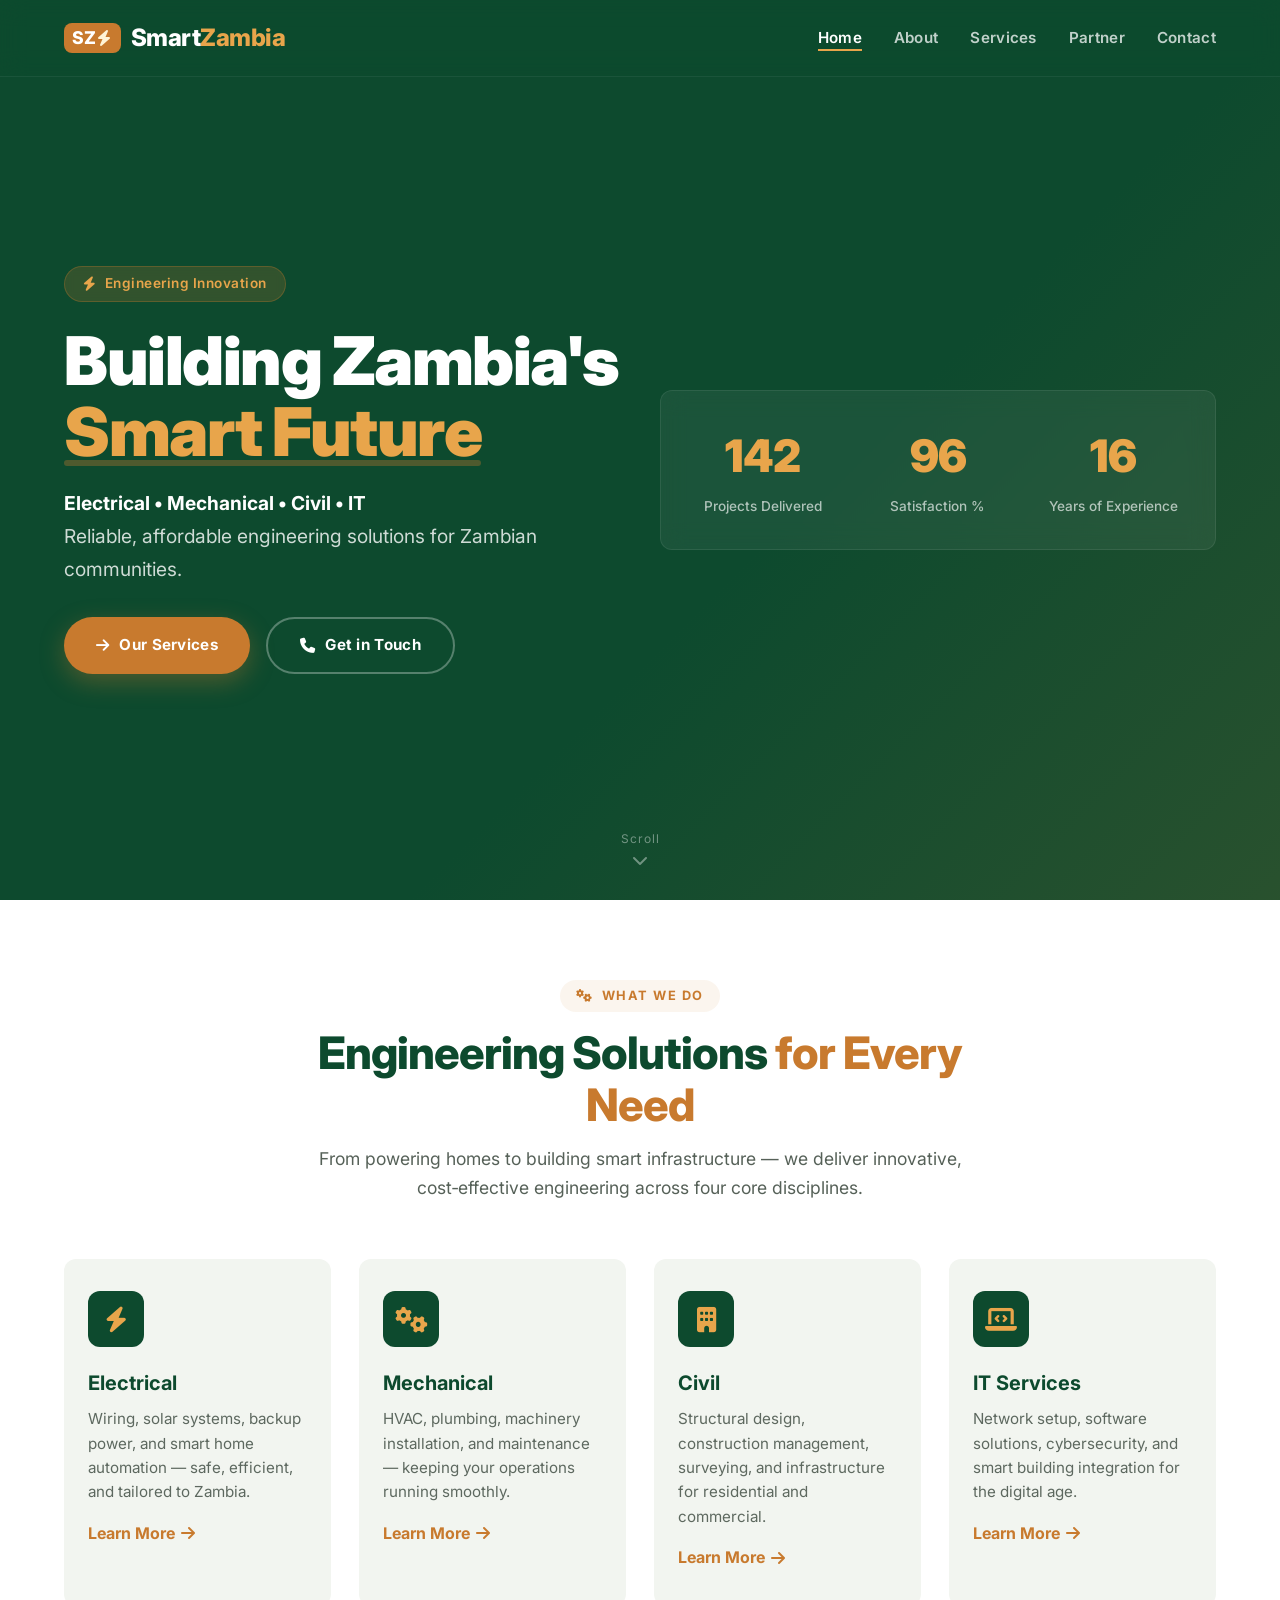
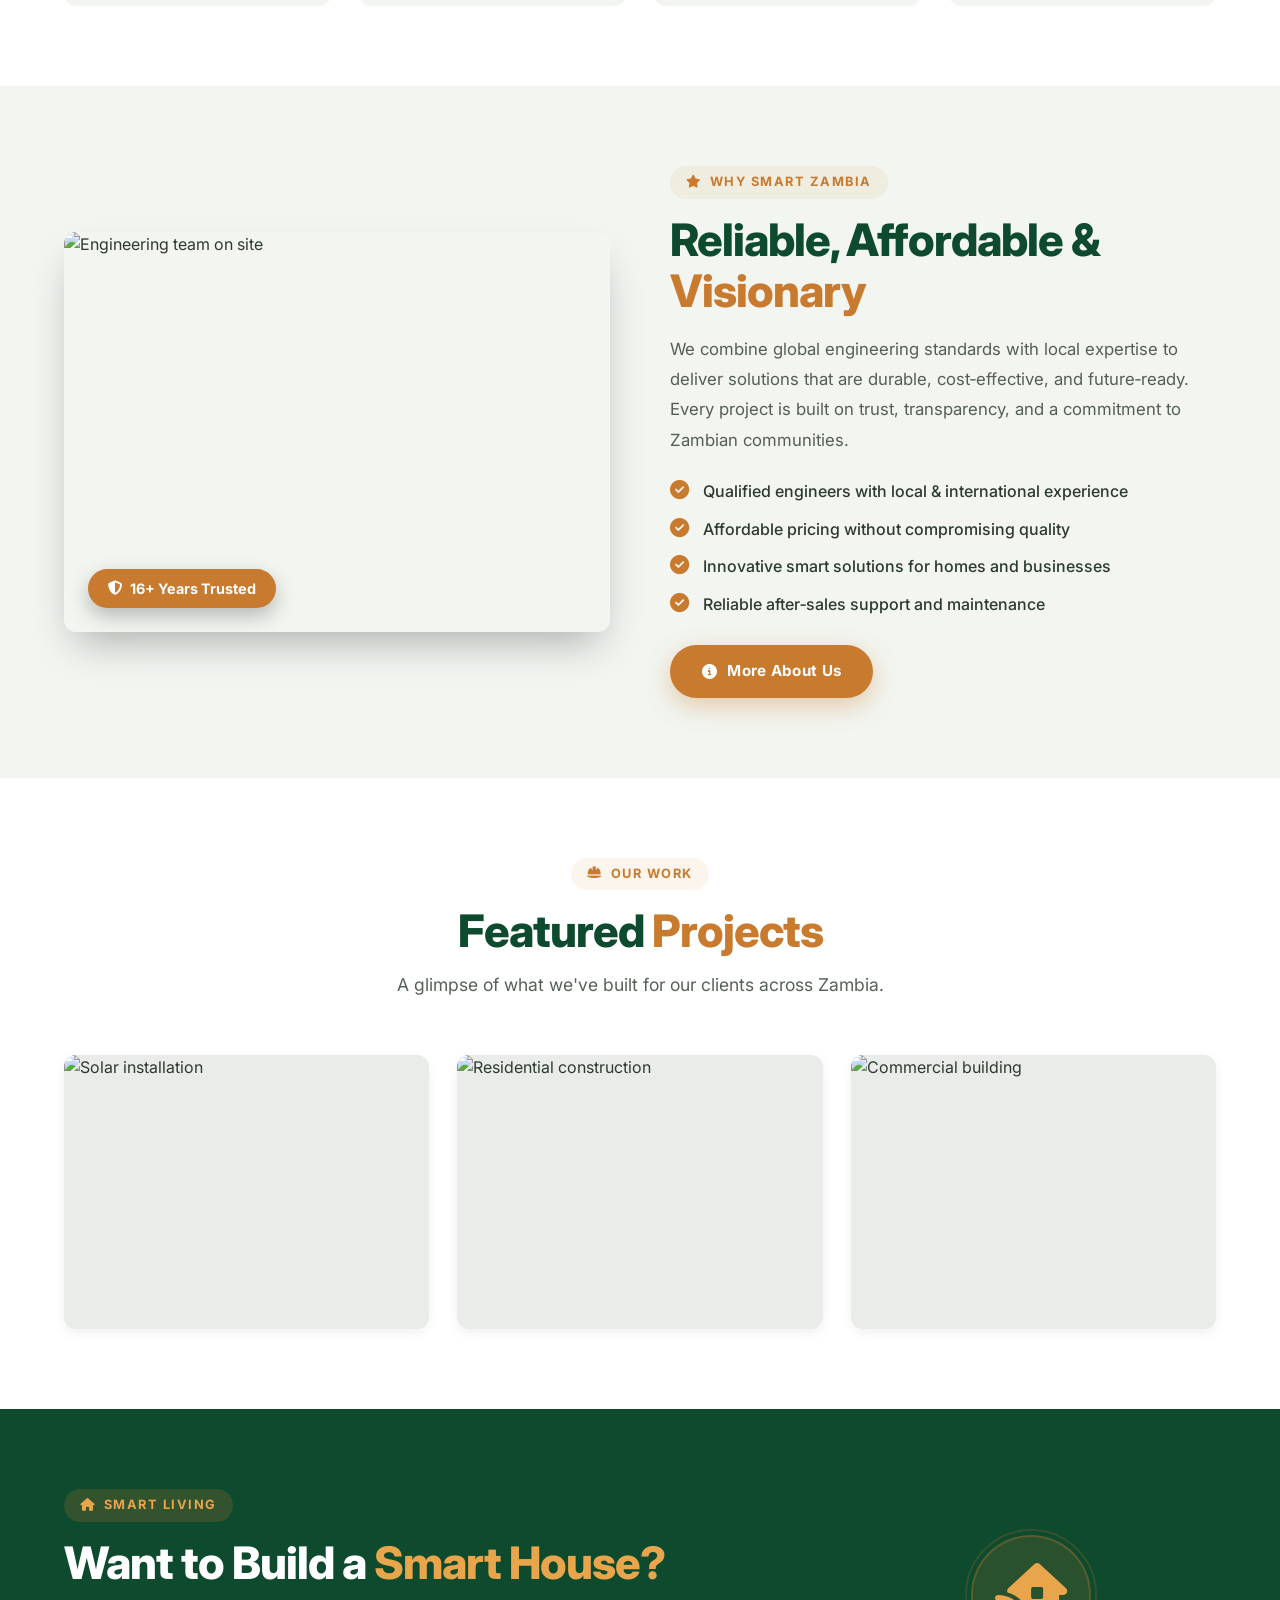
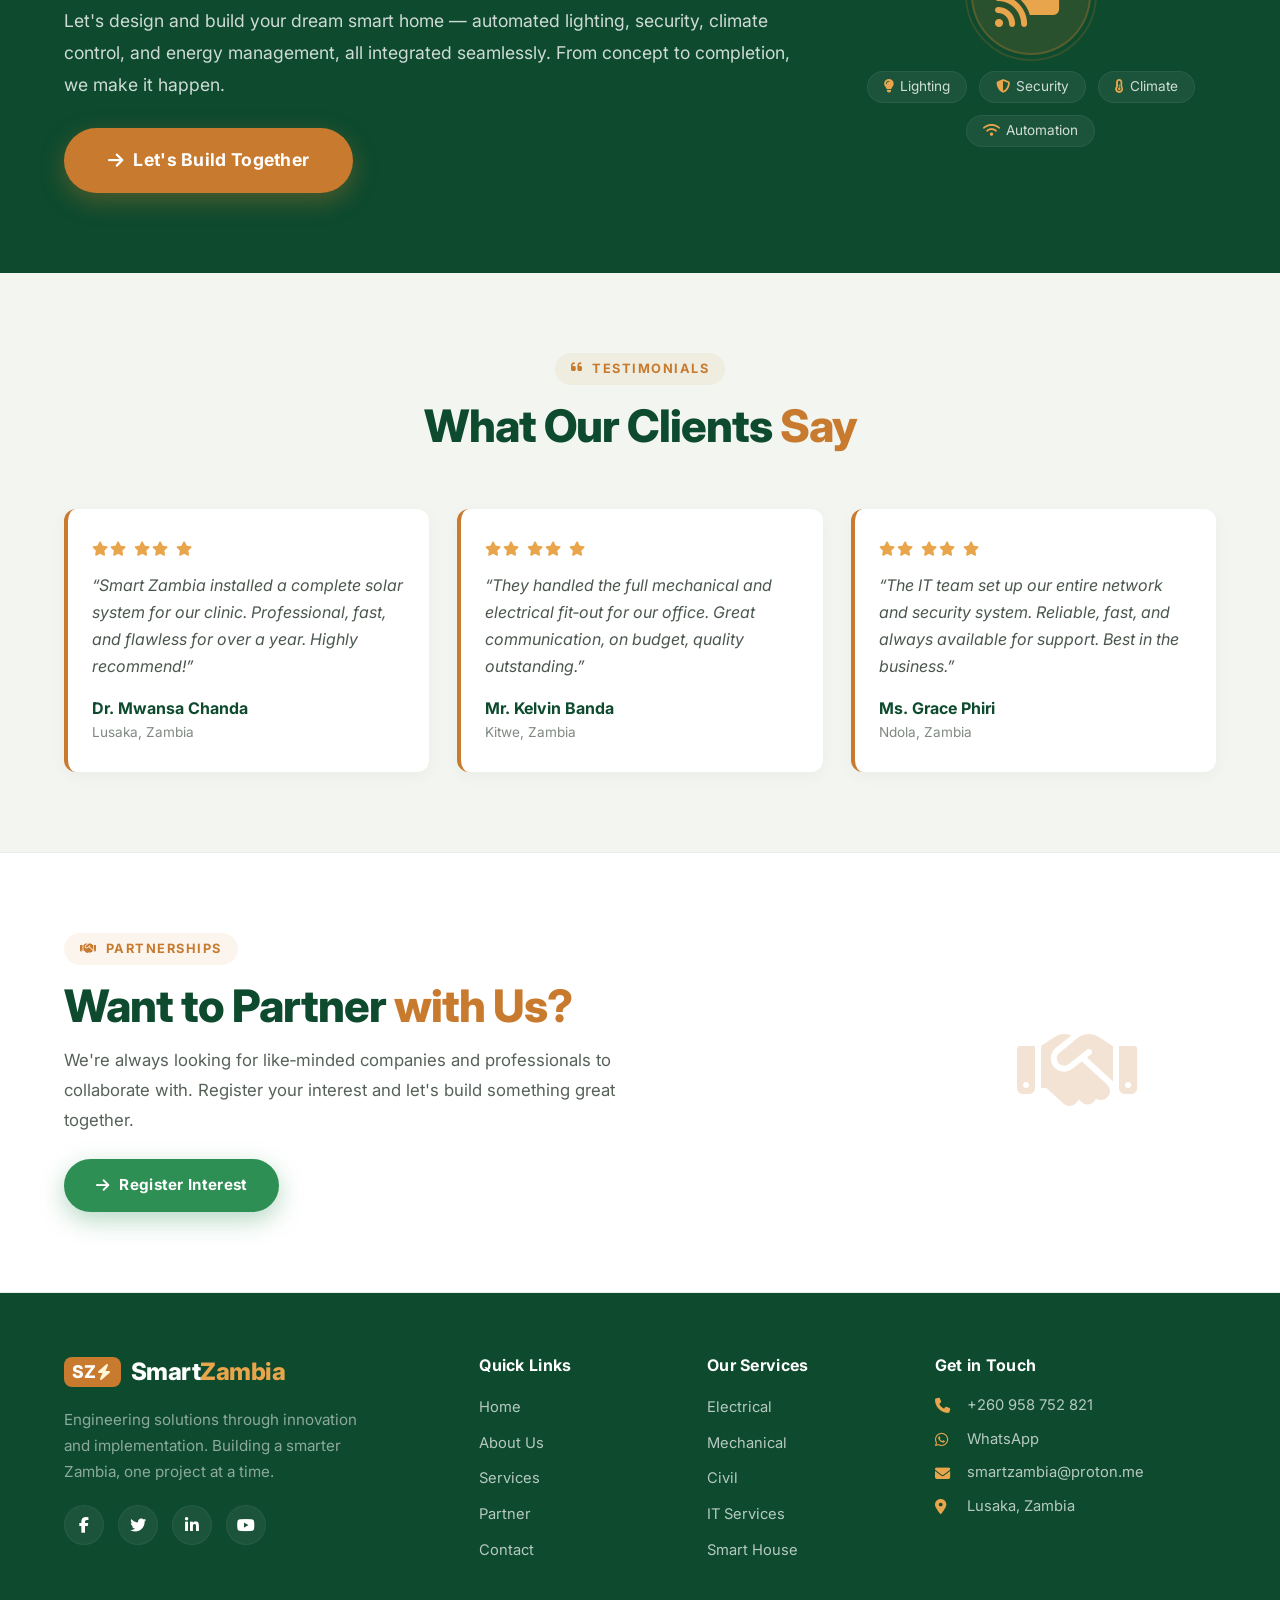
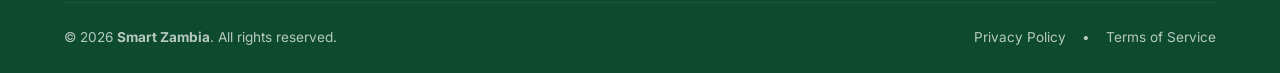
==== commit 2aab7377: "Update print statement from 'Hello' to 'Goodbye'" ====
--- a/index.html
+++ b/index.html
@@ -2,46 +2,1133 @@
 <html lang="en">
 <head>
     <meta charset="UTF-8" />
-    <meta name="viewport" content="width=device-width, initial-scale=1.0"/>
-    <title>Smart Zambia — Engineering Solutions</title>
-
-    <!-- Google Fonts -->
-    <link rel="preconnect" href="https://fonts.googleapis.com">
-    <link rel="preconnect" href="https://fonts.gstatic.com" crossorigin>
-    <link href="https://fonts.googleapis.com/css2?family=Inter:ital,opsz,wght@0,14..32,100..900;1,14..32,100..900&family=Orbitron:wght@400..900&display=swap" rel="stylesheet">
-
-    <!-- Font Awesome -->
-    <link rel="stylesheet" href="https://cdnjs.cloudflare.com/ajax/libs/font-awesome/6.5.0/css/all.min.css">
-
-    <!-- Custom CSS -->
-    <link rel="stylesheet" href="style.css">
+    <meta name="viewport" content="width=device-width, initial-scale=1.0" />
+    <title>Smart Zambia – Engineering Solutions</title>
+
+    <!-- SEO & Security -->
+    <meta name="description" content="Smart Zambia provides electrical, mechanical, civil, and IT engineering solutions. Innovative, reliable, and affordable for Zambian communities." />
+    <meta name="theme-color" content="#0d4a2e" />
+    <meta http-equiv="X-UA-Compatible" content="IE=edge" />
+
+    <!-- Fonts & Icons -->
+    <link rel="preconnect" href="https://fonts.googleapis.com" />
+    <link rel="preconnect" href="https://fonts.gstatic.com" crossorigin />
+    <link href="https://fonts.googleapis.com/css2?family=Inter:opsz,wght@14..32,400;14..32,500;14..32,600;14..32,700;14..32,800;14..32,900&display=swap" rel="stylesheet" />
+    <link rel="stylesheet" href="https://cdnjs.cloudflare.com/ajax/libs/font-awesome/6.5.0/css/all.min.css" />
+
+    <style>
+        /* ============================================================
+           RESET & BASE
+           ============================================================ */
+        *,
+        *::before,
+        *::after {
+            margin: 0;
+            padding: 0;
+            box-sizing: border-box;
+        }
+
+        :root {
+            --green-dark: #0d4a2e;
+            --green-mid: #1a6e3e;
+            --green-light: #2d8f54;
+            --copper: #c87a2e;
+            --copper-light: #e8a54b;
+            --copper-glow: rgba(200, 122, 46, 0.3);
+            --white: #ffffff;
+            --off-white: #f2f5f0;
+            --grey-100: #e9ece8;
+            --grey-800: #2c3a2f;
+            --shadow: 0 20px 40px -12px rgba(0, 0, 0, 0.3);
+            --radius: 12px;
+            --transition: 0.35s cubic-bezier(0.25, 0.46, 0.45, 0.94);
+        }
+
+        html {
+            scroll-behavior: smooth;
+            -webkit-tap-highlight-color: transparent;
+        }
+
+        body {
+            font-family: 'Inter', -apple-system, BlinkMacSystemFont, sans-serif;
+            background: var(--off-white);
+            color: var(--grey-800);
+            line-height: 1.6;
+            overflow-x: hidden;
+        }
+
+        a {
+            text-decoration: none;
+            color: inherit;
+        }
+        img {
+            max-width: 100%;
+            display: block;
+        }
+        ul {
+            list-style: none;
+        }
+        .container {
+            width: 100%;
+            max-width: 1200px;
+            margin: 0 auto;
+            padding: 0 24px;
+        }
+
+        /* ============================================================
+           PRELOADER
+           ============================================================ */
+        #preloader {
+            position: fixed;
+            inset: 0;
+            z-index: 99999;
+            background: var(--green-dark);
+            display: flex;
+            align-items: center;
+            justify-content: center;
+            flex-direction: column;
+            gap: 24px;
+            transition: opacity 0.8s ease, visibility 0.8s ease;
+        }
+        #preloader.hidden {
+            opacity: 0;
+            visibility: hidden;
+            pointer-events: none;
+        }
+        .loader-icon {
+            display: flex;
+            align-items: center;
+            gap: 8px;
+            font-size: 3.2rem;
+            font-weight: 900;
+            color: var(--copper-light);
+        }
+        .loader-icon .bolt {
+            color: var(--white);
+            font-size: 2.4rem;
+        }
+        .loader-bar {
+            width: 200px;
+            height: 4px;
+            background: rgba(255, 255, 255, 0.15);
+            border-radius: 4px;
+            overflow: hidden;
+        }
+        .loader-bar span {
+            display: block;
+            height: 100%;
+            width: 0%;
+            background: linear-gradient(90deg, var(--copper), var(--copper-light));
+            border-radius: 4px;
+            animation: loadProgress 1.8s ease-in-out forwards;
+        }
+        @keyframes loadProgress {
+            0% {
+                width: 0%;
+            }
+            100% {
+                width: 100%;
+            }
+        }
+
+        /* ============================================================
+           HEADER
+           ============================================================ */
+        .header {
+            position: fixed;
+            top: 0;
+            left: 0;
+            width: 100%;
+            z-index: 1000;
+            background: rgba(13, 74, 46, 0.92);
+            backdrop-filter: blur(12px);
+            -webkit-backdrop-filter: blur(12px);
+            border-bottom: 1px solid rgba(255, 255, 255, 0.06);
+            transition: var(--transition);
+        }
+        .header.scrolled {
+            background: rgba(13, 74, 46, 0.98);
+            box-shadow: 0 8px 30px rgba(0, 0, 0, 0.25);
+        }
+        .header__inner {
+            display: flex;
+            align-items: center;
+            justify-content: space-between;
+            height: 76px;
+        }
+
+        /* Logo */
+        .logo {
+            display: flex;
+            align-items: center;
+            gap: 10px;
+            font-weight: 800;
+            font-size: 1.5rem;
+            color: var(--white);
+            letter-spacing: -0.5px;
+        }
+        .logo__icon {
+            display: flex;
+            align-items: center;
+            gap: 2px;
+            background: var(--copper);
+            padding: 6px 10px 6px 8px;
+            border-radius: 8px;
+            color: var(--white);
+            font-size: 1.1rem;
+            line-height: 1;
+        }
+        .logo__icon .bolt {
+            color: #fff4d6;
+            font-size: 1rem;
+        }
+        .logo__text span {
+            color: var(--copper-light);
+        }
+
+        /* Navigation */
+        .nav__list {
+            display: flex;
+            align-items: center;
+            gap: 32px;
+        }
+        .nav__list a {
+            font-weight: 600;
+            font-size: 0.95rem;
+            color: rgba(255, 255, 255, 0.75);
+            transition: var(--transition);
+            position: relative;
+            letter-spacing: 0.3px;
+        }
+        .nav__list a::after {
+            content: '';
+            position: absolute;
+            bottom: -4px;
+            left: 0;
+            width: 0;
+            height: 2px;
+            background: var(--copper-light);
+            transition: var(--transition);
+        }
+        .nav__list a:hover,
+        .nav__list a.active {
+            color: var(--white);
+        }
+        .nav__list a:hover::after,
+        .nav__list a.active::after {
+            width: 100%;
+        }
+
+        /* Mobile toggle */
+        .nav__toggle {
+            display: none;
+            flex-direction: column;
+            gap: 5px;
+            background: transparent;
+            border: none;
+            cursor: pointer;
+            padding: 4px;
+        }
+        .nav__toggle .bar {
+            width: 28px;
+            height: 2.5px;
+            background: var(--white);
+            border-radius: 4px;
+            transition: var(--transition);
+            transform-origin: center;
+        }
+        .nav__toggle.open .bar:nth-child(1) {
+            transform: rotate(45deg) translate(5px, 5px);
+        }
+        .nav__toggle.open .bar:nth-child(2) {
+            opacity: 0;
+        }
+        .nav__toggle.open .bar:nth-child(3) {
+            transform: rotate(-45deg) translate(5px, -5px);
+        }
+
+        /* ============================================================
+           HERO
+           ============================================================ */
+        .hero {
+            position: relative;
+            min-height: 100vh;
+            display: flex;
+            align-items: center;
+            padding: 120px 0 80px;
+            overflow: hidden;
+            background: var(--green-dark);
+        }
+        .hero__bg {
+            position: absolute;
+            inset: 0;
+            background-size: cover;
+            background-position: center 30%;
+            background-repeat: no-repeat;
+            opacity: 0.35;
+            mix-blend-mode: overlay;
+            transform: scale(1.05);
+            transition: transform 8s ease;
+        }
+        .hero:hover .hero__bg {
+            transform: scale(1);
+        }
+        .hero__overlay {
+            position: absolute;
+            inset: 0;
+            background: linear-gradient(135deg, rgba(13, 74, 46, 0.85) 0%, rgba(13, 74, 46, 0.4) 60%, rgba(200, 122, 46, 0.15) 100%);
+            z-index: 1;
+        }
+        .hero__content {
+            position: relative;
+            z-index: 2;
+            display: grid;
+            grid-template-columns: 1fr 1fr;
+            gap: 40px;
+            align-items: center;
+        }
+        .hero__text {
+            color: var(--white);
+        }
+        .hero__badge {
+            display: inline-flex;
+            align-items: center;
+            gap: 8px;
+            background: rgba(200, 122, 46, 0.2);
+            border: 1px solid rgba(200, 122, 46, 0.3);
+            padding: 6px 18px;
+            border-radius: 50px;
+            font-size: 0.85rem;
+            font-weight: 600;
+            letter-spacing: 0.5px;
+            color: var(--copper-light);
+            margin-bottom: 24px;
+            backdrop-filter: blur(4px);
+        }
+        .hero__badge i {
+            font-size: 0.9rem;
+        }
+        .hero__title {
+            font-size: 4.2rem;
+            font-weight: 900;
+            line-height: 1.05;
+            letter-spacing: -1.5px;
+            margin-bottom: 20px;
+        }
+        .hero__title span {
+            color: var(--copper-light);
+            position: relative;
+        }
+        .hero__title span::after {
+            content: '';
+            position: absolute;
+            bottom: 6px;
+            left: 0;
+            width: 100%;
+            height: 6px;
+            background: var(--copper);
+            opacity: 0.35;
+            border-radius: 4px;
+        }
+        .hero__desc {
+            font-size: 1.2rem;
+            font-weight: 400;
+            color: rgba(255, 255, 255, 0.8);
+            max-width: 500px;
+            margin-bottom: 32px;
+            line-height: 1.7;
+        }
+        .hero__desc strong {
+            color: var(--white);
+        }
+        .hero__actions {
+            display: flex;
+            flex-wrap: wrap;
+            gap: 16px;
+        }
+        .btn {
+            display: inline-flex;
+            align-items: center;
+            gap: 10px;
+            padding: 14px 32px;
+            border-radius: 50px;
+            font-weight: 700;
+            font-size: 0.95rem;
+            border: none;
+            cursor: pointer;
+            transition: var(--transition);
+            text-decoration: none;
+            letter-spacing: 0.3px;
+        }
+        .btn--primary {
+            background: var(--copper);
+            color: var(--white);
+            box-shadow: 0 8px 24px rgba(200, 122, 46, 0.35);
+        }
+        .btn--primary:hover {
+            background: var(--copper-light);
+            transform: translateY(-3px);
+            box-shadow: 0 12px 32px rgba(200, 122, 46, 0.45);
+        }
+        .btn--outline {
+            background: transparent;
+            color: var(--white);
+            border: 2px solid rgba(255, 255, 255, 0.3);
+        }
+        .btn--outline:hover {
+            border-color: var(--copper-light);
+            background: rgba(200, 122, 46, 0.15);
+            transform: translateY(-3px);
+        }
+        .btn--secondary {
+            background: var(--green-light);
+            color: var(--white);
+            box-shadow: 0 8px 24px rgba(45, 143, 84, 0.35);
+        }
+        .btn--secondary:hover {
+            background: var(--green-mid);
+            transform: translateY(-3px);
+        }
+        .btn--large {
+            padding: 18px 44px;
+            font-size: 1.1rem;
+        }
+
+        .hero__stats {
+            display: grid;
+            grid-template-columns: repeat(3, 1fr);
+            gap: 20px;
+            background: rgba(255, 255, 255, 0.06);
+            backdrop-filter: blur(12px);
+            border: 1px solid rgba(255, 255, 255, 0.08);
+            border-radius: var(--radius);
+            padding: 30px 24px;
+        }
+        .stat {
+            text-align: center;
+            color: var(--white);
+        }
+        .stat__number {
+            display: block;
+            font-size: 2.8rem;
+            font-weight: 900;
+            color: var(--copper-light);
+            letter-spacing: -1px;
+        }
+        .stat__label {
+            font-size: 0.85rem;
+            font-weight: 500;
+            color: rgba(255, 255, 255, 0.65);
+            margin-top: 4px;
+        }
+
+        .hero__scroll {
+            position: absolute;
+            bottom: 32px;
+            left: 50%;
+            transform: translateX(-50%);
+            z-index: 2;
+            color: rgba(255, 255, 255, 0.4);
+            display: flex;
+            flex-direction: column;
+            align-items: center;
+            gap: 4px;
+            font-size: 0.75rem;
+            letter-spacing: 1px;
+            animation: bounceDown 2.4s infinite;
+        }
+        .hero__scroll i {
+            font-size: 1rem;
+        }
+        @keyframes bounceDown {
+            0%,
+            100% {
+                transform: translateX(-50%) translateY(0);
+            }
+            50% {
+                transform: translateX(-50%) translateY(8px);
+            }
+        }
+
+        /* ============================================================
+           SECTION COMMON
+           ============================================================ */
+        .section {
+            padding: 80px 0;
+        }
+        .section__header {
+            text-align: center;
+            max-width: 680px;
+            margin: 0 auto 56px;
+        }
+        .section__tag {
+            display: inline-flex;
+            align-items: center;
+            gap: 8px;
+            font-weight: 700;
+            font-size: 0.8rem;
+            text-transform: uppercase;
+            letter-spacing: 1.5px;
+            color: var(--copper);
+            background: rgba(200, 122, 46, 0.08);
+            padding: 6px 16px;
+            border-radius: 50px;
+            margin-bottom: 16px;
+        }
+        .section__title {
+            font-size: 2.8rem;
+            font-weight: 800;
+            line-height: 1.15;
+            letter-spacing: -1px;
+            color: var(--green-dark);
+        }
+        .section__title span {
+            color: var(--copper);
+        }
+        .section__desc {
+            font-size: 1.1rem;
+            color: var(--grey-800);
+            opacity: 0.8;
+            margin-top: 12px;
+            line-height: 1.7;
+        }
+
+        /* ============================================================
+           SERVICES PREVIEW
+           ============================================================ */
+        .services-preview {
+            background: var(--white);
+        }
+        .services-preview__grid {
+            display: grid;
+            grid-template-columns: repeat(4, 1fr);
+            gap: 28px;
+        }
+        .service-card {
+            background: var(--off-white);
+            border-radius: var(--radius);
+            padding: 32px 24px;
+            transition: var(--transition);
+            border-bottom: 4px solid transparent;
+            position: relative;
+            overflow: hidden;
+        }
+        .service-card::before {
+            content: '';
+            position: absolute;
+            inset: 0;
+            background: linear-gradient(135deg, rgba(200, 122, 46, 0.04), transparent);
+            opacity: 0;
+            transition: var(--transition);
+        }
+        .service-card:hover {
+            transform: translateY(-8px);
+            box-shadow: var(--shadow);
+            border-bottom-color: var(--copper);
+        }
+        .service-card:hover::before {
+            opacity: 1;
+        }
+        .service-card__icon {
+            width: 56px;
+            height: 56px;
+            background: var(--green-dark);
+            border-radius: 12px;
+            display: flex;
+            align-items: center;
+            justify-content: center;
+            font-size: 1.6rem;
+            color: var(--copper-light);
+            margin-bottom: 20px;
+            transition: var(--transition);
+        }
+        .service-card:hover .service-card__icon {
+            background: var(--copper);
+            color: var(--white);
+            transform: scale(1.05);
+        }
+        .service-card__title {
+            font-size: 1.25rem;
+            font-weight: 700;
+            margin-bottom: 8px;
+            color: var(--green-dark);
+        }
+        .service-card__desc {
+            font-size: 0.95rem;
+            color: var(--grey-800);
+            opacity: 0.75;
+            line-height: 1.6;
+            margin-bottom: 16px;
+        }
+        .service-card__link {
+            font-weight: 700;
+            color: var(--copper);
+            display: inline-flex;
+            align-items: center;
+            gap: 6px;
+            transition: var(--transition);
+        }
+        .service-card__link:hover {
+            gap: 12px;
+            color: var(--copper-light);
+        }
+
+        /* ============================================================
+           WHY US
+           ============================================================ */
+        .why-us {
+            background: var(--off-white);
+        }
+        .why-us__grid {
+            display: grid;
+            grid-template-columns: 1fr 1fr;
+            gap: 60px;
+            align-items: center;
+        }
+        .why-us__image {
+            position: relative;
+            border-radius: var(--radius);
+            overflow: hidden;
+            box-shadow: var(--shadow);
+        }
+        .why-us__image img {
+            width: 100%;
+            height: 400px;
+            object-fit: cover;
+        }
+        .why-us__badge {
+            position: absolute;
+            bottom: 24px;
+            left: 24px;
+            background: var(--copper);
+            color: var(--white);
+            padding: 8px 20px;
+            border-radius: 50px;
+            font-weight: 700;
+            font-size: 0.9rem;
+            display: flex;
+            align-items: center;
+            gap: 8px;
+            box-shadow: 0 8px 20px rgba(0, 0, 0, 0.25);
+        }
+        .why-us__content .section__title {
+            text-align: left;
+        }
+        .why-us__text {
+            font-size: 1.05rem;
+            opacity: 0.8;
+            margin: 16px 0 24px;
+            line-height: 1.8;
+        }
+        .why-us__list {
+            display: flex;
+            flex-direction: column;
+            gap: 12px;
+            margin-bottom: 28px;
+        }
+        .why-us__list li {
+            display: flex;
+            align-items: flex-start;
+            gap: 14px;
+            font-weight: 500;
+        }
+        .why-us__list i {
+            color: var(--copper);
+            font-size: 1.2rem;
+            margin-top: 2px;
+            flex-shrink: 0;
+        }
+
+        /* ============================================================
+           PROJECTS
+           ============================================================ */
+        .projects {
+            background: var(--white);
+        }
+        .projects__grid {
+            display: grid;
+            grid-template-columns: repeat(3, 1fr);
+            gap: 28px;
+        }
+        .project-card {
+            border-radius: var(--radius);
+            overflow: hidden;
+            position: relative;
+            box-shadow: 0 4px 12px rgba(0, 0, 0, 0.06);
+            transition: var(--transition);
+            aspect-ratio: 4/3;
+            background: var(--grey-100);
+        }
+        .project-card img {
+            width: 100%;
+            height: 100%;
+            object-fit: cover;
+            transition: var(--transition);
+        }
+        .project-card:hover img {
+            transform: scale(1.06);
+        }
+        .project-card__overlay {
+            position: absolute;
+            inset: 0;
+            background: linear-gradient(0deg, rgba(13, 74, 46, 0.85) 0%, transparent 70%);
+            display: flex;
+            flex-direction: column;
+            justify-content: flex-end;
+            padding: 24px;
+            color: var(--white);
+            opacity: 0;
+            transition: var(--transition);
+        }
+        .project-card:hover .project-card__overlay {
+            opacity: 1;
+        }
+        .project-card__overlay h4 {
+            font-size: 1.2rem;
+            font-weight: 700;
+        }
+        .project-card__overlay span {
+            font-size: 0.85rem;
+            opacity: 0.8;
+        }
+
+        /* ============================================================
+           SMART HOUSE CTA
+           ============================================================ */
+        .smart-cta {
+            background: var(--green-dark);
+            color: var(--white);
+        }
+        .smart-cta__inner {
+            display: grid;
+            grid-template-columns: 2fr 1fr;
+            gap: 40px;
+            align-items: center;
+        }
+        .smart-cta .section__tag {
+            background: rgba(200, 122, 46, 0.2);
+            color: var(--copper-light);
+        }
+        .smart-cta .section__title {
+            color: var(--white);
+        }
+        .smart-cta .section__title span {
+            color: var(--copper-light);
+        }
+        .smart-cta__text {
+            font-size: 1.1rem;
+            opacity: 0.8;
+            margin: 16px 0 28px;
+            line-height: 1.8;
+        }
+        .smart-cta__visual {
+            display: flex;
+            flex-direction: column;
+            align-items: center;
+            gap: 16px;
+        }
+        .smart-cta__icon-wrap {
+            position: relative;
+            width: 120px;
+            height: 120px;
+            background: rgba(200, 122, 46, 0.15);
+            border-radius: 50%;
+            display: flex;
+            align-items: center;
+            justify-content: center;
+            font-size: 4rem;
+            color: var(--copper-light);
+            border: 2px solid rgba(200, 122, 46, 0.3);
+        }
+        .pulse-ring {
+            position: absolute;
+            inset: -8px;
+            border-radius: 50%;
+            border: 2px solid rgba(200, 122, 46, 0.2);
+            animation: pulseRing 2.4s ease-out infinite;
+        }
+        @keyframes pulseRing {
+            0% {
+                transform: scale(0.9);
+                opacity: 0.6;
+            }
+            100% {
+                transform: scale(1.4);
+                opacity: 0;
+            }
+        }
+        .smart-cta__features {
+            display: flex;
+            flex-wrap: wrap;
+            justify-content: center;
+            gap: 12px;
+        }
+        .smart-cta__features span {
+            background: rgba(255, 255, 255, 0.06);
+            padding: 4px 16px;
+            border-radius: 50px;
+            font-size: 0.85rem;
+            display: flex;
+            align-items: center;
+            gap: 6px;
+            color: rgba(255, 255, 255, 0.8);
+            border: 1px solid rgba(255, 255, 255, 0.06);
+        }
+        .smart-cta__features i {
+            color: var(--copper-light);
+        }
+
+        /* ============================================================
+           TESTIMONIALS
+           ============================================================ */
+        .testimonials {
+            background: var(--off-white);
+        }
+        .testimonials__grid {
+            display: grid;
+            grid-template-columns: repeat(3, 1fr);
+            gap: 28px;
+        }
+        .testimonial {
+            background: var(--white);
+            padding: 28px 24px;
+            border-radius: var(--radius);
+            box-shadow: 0 4px 16px rgba(0, 0, 0, 0.04);
+            border-left: 4px solid var(--copper);
+        }
+        .testimonial__stars {
+            color: var(--copper-light);
+            font-size: 0.9rem;
+            margin-bottom: 12px;
+            letter-spacing: 2px;
+        }
+        .testimonial__text {
+            font-size: 1rem;
+            line-height: 1.7;
+            color: var(--grey-800);
+            opacity: 0.85;
+            font-style: italic;
+            margin-bottom: 16px;
+        }
+        .testimonial__footer {
+            display: flex;
+            flex-direction: column;
+        }
+        .testimonial__footer strong {
+            font-weight: 700;
+            color: var(--green-dark);
+        }
+        .testimonial__footer span {
+            font-size: 0.85rem;
+            opacity: 0.6;
+        }
+
+        /* ============================================================
+           PARTNER CTA
+           ============================================================ */
+        .partner-cta {
+            background: var(--white);
+            border-top: 1px solid var(--grey-100);
+            border-bottom: 1px solid var(--grey-100);
+        }
+        .partner-cta__inner {
+            display: grid;
+            grid-template-columns: 3fr 1fr;
+            gap: 40px;
+            align-items: center;
+        }
+        .partner-cta__content .section__title {
+            text-align: left;
+        }
+        .partner-cta__text {
+            font-size: 1.05rem;
+            opacity: 0.8;
+            margin: 12px 0 24px;
+            line-height: 1.8;
+            max-width: 560px;
+        }
+        .partner-cta__icon {
+            font-size: 6rem;
+            color: var(--copper);
+            opacity: 0.2;
+            text-align: center;
+        }
+
+        /* ============================================================
+           FOOTER
+           ============================================================ */
+        .footer {
+            background: var(--green-dark);
+            color: rgba(255, 255, 255, 0.7);
+            padding: 60px 0 24px;
+        }
+        .footer__grid {
+            display: grid;
+            grid-template-columns: 2fr 1fr 1fr 1.5fr;
+            gap: 40px;
+            margin-bottom: 40px;
+        }
+        .footer__brand .logo {
+            margin-bottom: 16px;
+        }
+        .footer__tagline {
+            font-size: 0.95rem;
+            line-height: 1.7;
+            max-width: 320px;
+            opacity: 0.75;
+        }
+        .footer__social {
+            display: flex;
+            gap: 14px;
+            margin-top: 20px;
+        }
+        .footer__social a {
+            width: 40px;
+            height: 40px;
+            border-radius: 50%;
+            background: rgba(255, 255, 255, 0.06);
+            display: flex;
+            align-items: center;
+            justify-content: center;
+            color: var(--white);
+            transition: var(--transition);
+            border: 1px solid rgba(255, 255, 255, 0.05);
+        }
+        .footer__social a:hover {
+            background: var(--copper);
+            transform: translateY(-4px);
+        }
+
+        .footer__links h4,
+        .footer__contact h4 {
+            color: var(--white);
+            font-weight: 700;
+            font-size: 1rem;
+            margin-bottom: 16px;
+            letter-spacing: 0.3px;
+        }
+        .footer__links ul,
+        .footer__contact ul {
+            display: flex;
+            flex-direction: column;
+            gap: 10px;
+        }
+        .footer__links a,
+        .footer__contact a {
+            transition: var(--transition);
+            font-size: 0.92rem;
+        }
+        .footer__links a:hover,
+        .footer__contact a:hover {
+            color: var(--copper-light);
+        }
+        .footer__contact li {
+            display: flex;
+            align-items: center;
+            gap: 12px;
+            font-size: 0.92rem;
+        }
+        .footer__contact i {
+            width: 20px;
+            color: var(--copper-light);
+            font-size: 0.95rem;
+        }
+
+        .footer__bottom {
+            border-top: 1px solid rgba(255, 255, 255, 0.06);
+            padding-top: 24px;
+            display: flex;
+            justify-content: space-between;
+            align-items: center;
+            flex-wrap: wrap;
+            gap: 12px;
+            font-size: 0.85rem;
+        }
+        .footer__legal {
+            display: flex;
+            gap: 16px;
+        }
+        .footer__legal a {
+            transition: var(--transition);
+        }
+        .footer__legal a:hover {
+            color: var(--copper-light);
+        }
+
+        /* ============================================================
+           BACK TO TOP
+           ============================================================ */
+        #backToTop {
+            position: fixed;
+            bottom: 30px;
+            right: 30px;
+            z-index: 900;
+            width: 48px;
+            height: 48px;
+            background: var(--copper);
+            color: var(--white);
+            border: none;
+            border-radius: 50%;
+            font-size: 1.2rem;
+            cursor: pointer;
+            box-shadow: 0 8px 24px rgba(200, 122, 46, 0.35);
+            transition: var(--transition);
+            opacity: 0;
+            visibility: hidden;
+            transform: translateY(20px);
+        }
+        #backToTop.visible {
+            opacity: 1;
+            visibility: visible;
+            transform: translateY(0);
+        }
+        #backToTop:hover {
+            background: var(--copper-light);
+            transform: translateY(-4px);
+        }
+
+        /* ============================================================
+           RESPONSIVE
+           ============================================================ */
+        @media (max-width: 992px) {
+            .hero__content {
+                grid-template-columns: 1fr;
+                text-align: center;
+            }
+            .hero__title {
+                font-size: 3.2rem;
+            }
+            .hero__desc {
+                margin: 0 auto 32px;
+            }
+            .hero__actions {
+                justify-content: center;
+            }
+            .hero__stats {
+                grid-template-columns: repeat(3, 1fr);
+            }
+            .services-preview__grid {
+                grid-template-columns: repeat(2, 1fr);
+            }
+            .why-us__grid {
+                grid-template-columns: 1fr;
+            }
+            .projects__grid {
+                grid-template-columns: repeat(2, 1fr);
+            }
+            .testimonials__grid {
+                grid-template-columns: 1fr 1fr;
+            }
+            .smart-cta__inner {
+                grid-template-columns: 1fr;
+                text-align: center;
+            }
+            .partner-cta__inner {
+                grid-template-columns: 1fr;
+                text-align: center;
+            }
+            .partner-cta__text {
+                margin-left: auto;
+                margin-right: auto;
+            }
+            .footer__grid {
+                grid-template-columns: 1fr 1fr;
+            }
+            .nav__list {
+                display: none;
+                flex-direction: column;
+                position: absolute;
+                top: 76px;
+                left: 0;
+                right: 0;
+                background: var(--green-dark);
+                padding: 24px;
+                gap: 16px;
+                border-bottom: 2px solid var(--copper);
+                box-shadow: var(--shadow);
+            }
+            .nav__list.open {
+                display: flex;
+            }
+            .nav__toggle {
+                display: flex;
+            }
+        }
+
+        @media (max-width: 640px) {
+            .hero__title {
+                font-size: 2.4rem;
+            }
+            .hero__stats {
+                grid-template-columns: 1fr;
+                gap: 12px;
+            }
+            .services-preview__grid {
+                grid-template-columns: 1fr;
+            }
+            .projects__grid {
+                grid-template-columns: 1fr;
+            }
+            .testimonials__grid {
+                grid-template-columns: 1fr;
+            }
+            .footer__grid {
+                grid-template-columns: 1fr;
+            }
+            .section__title {
+                font-size: 2rem;
+            }
+            .btn {
+                padding: 12px 24px;
+                font-size: 0.9rem;
+            }
+            .hero__title span::after {
+                height: 4px;
+                bottom: 2px;
+            }
+        }
+
+        /* Anti-bot hidden field (used in contact section if present) */
+        .hp-field {
+            position: absolute;
+            left: -9999px;
+            top: -9999px;
+            opacity: 0;
+            pointer-events: none;
+            height: 0;
+            width: 0;
+        }
+    </style>
 </head>
+
 <body>
 
-    <!-- ========================================================== -->
-    <!-- HEADER / NAVIGATION                                         -->
-    <!-- ========================================================== -->
-    <header class="site-header" id="siteHeader">
-        <div class="container header-inner">
-            <!-- Logo -->
+    <!-- ============================================================
+    PRELOADER
+    ============================================================ -->
+    <div id="preloader" aria-hidden="true">
+        <div class="loader-icon">
+            <span>SZ</span>
+            <span class="bolt"><i class="fas fa-bolt"></i></span>
+        </div>
+        <div class="loader-bar"><span></span></div>
+    </div>
+
+    <!-- ============================================================
+    HEADER
+    ============================================================ -->
+    <header class="header" id="header" role="banner">
+        <div class="container header__inner">
             <a href="index.html" class="logo" aria-label="Smart Zambia Home">
-                <svg class="logo-svg" viewBox="0 0 80 80" width="52" height="52">
-                    <circle cx="40" cy="40" r="38" fill="none" stroke="var(--clr-copper)" stroke-width="2"/>
-                    <text x="20" y="54" font-family="'Orbitron', sans-serif" font-size="40" font-weight="900" fill="var(--clr-green)">S</text>
-                    <text x="42" y="54" font-family="'Orbitron', sans-serif" font-size="40" font-weight="900" fill="var(--clr-copper)">Z</text>
-                    <polygon points="48,16 36,38 44,38 36,60 58,34 48,34" fill="#FFD700" stroke="#FFD700" stroke-width="1.5" opacity="0.9"/>
-                </svg>
-                <span class="logo-text">Smart<span>Zambia</span></span>
+                <div class="logo__icon">
+                    <span>SZ</span>
+                    <span class="bolt"><i class="fas fa-bolt"></i></span>
+                </div>
+                <span class="logo__text">Smart<span>Zambia</span></span>
             </a>
 
-            <!-- Mobile Toggle -->
-            <button class="nav-toggle" id="navToggle" aria-label="Toggle navigation">
-                <span class="bar"></span><span class="bar"></span><span class="bar"></span>
-            </button>
-
-            <!-- Navigation -->
-            <nav class="main-nav" id="mainNav">
-                <ul>
+            <nav class="nav" aria-label="Main navigation">
+                <ul class="nav__list" id="navList">
                     <li><a href="index.html" class="active">Home</a></li>
                     <li><a href="about.html">About</a></li>
                     <li><a href="services.html">Services</a></li>
@@ -49,226 +1136,456 @@
                     <li><a href="contact.html">Contact</a></li>
                 </ul>
             </nav>
+
+            <button class="nav__toggle" id="navToggle" aria-label="Toggle navigation" aria-expanded="false">
+                <span class="bar"></span>
+                <span class="bar"></span>
+                <span class="bar"></span>
+            </button>
         </div>
     </header>
 
-    <!-- ========================================================== -->
-    <!-- HERO SECTION                                               -->
-    <!-- ========================================================== -->
-    <section class="hero" id="hero">
-        <div class="hero-bg"></div>
-        <div class="container hero-content">
-            <div class="hero-badge">
-                <i class="fas fa-bolt"></i> Engineering Excellence
+    <!-- ============================================================
+    HERO
+    ============================================================ -->
+    <section class="hero" id="home" aria-label="Hero banner">
+        <div class="hero__bg" style="background-image: url('https://images.unsplash.com/photo-1541888946425-d81bb19240f5?ixlib=rb-4.0.3&auto=format&fit=crop&w=1920&q=80');"></div>
+        <div class="hero__overlay"></div>
+        <div class="container hero__content">
+            <div class="hero__text">
+                <span class="hero__badge">
+                    <i class="fas fa-bolt"></i> Engineering Innovation
+                </span>
+                <h1 class="hero__title">
+                    Building Zambia's<br />
+                    <span>Smart Future</span>
+                </h1>
+                <p class="hero__desc">
+                    <strong>Electrical &bull; Mechanical &bull; Civil &bull; IT</strong><br />
+                    Reliable, affordable engineering solutions for Zambian communities.
+                </p>
+                <div class="hero__actions">
+                    <a href="services.html" class="btn btn--primary">
+                        <i class="fas fa-arrow-right"></i> Our Services
+                    </a>
+                    <a href="contact.html" class="btn btn--outline">
+                        <i class="fas fa-phone"></i> Get in Touch
+                    </a>
+                </div>
             </div>
-            <h1 class="hero-title">
-                <span class="hero-title-line">Building Zambia's</span>
-                <span class="hero-title-line highlight">Smart Future</span>
-            </h1>
-            <p class="hero-sub">
-                Electrical · Mechanical · Civil · IT — innovative solutions for homes, businesses, and communities.
-            </p>
-            <div class="hero-actions">
-                <a href="services.html" class="btn btn-primary">
-                    <i class="fas fa-cogs"></i> Our Services
-                </a>
-                <a href="contact.html" class="btn btn-outline">
-                    <i class="fas fa-comment-dots"></i> Get in Touch
-                </a>
+            <div class="hero__stats">
+                <div class="stat">
+                    <span class="stat__number" data-count="142">0</span>
+                    <span class="stat__label">Projects Delivered</span>
+                </div>
+                <div class="stat">
+                    <span class="stat__number" data-count="99">0</span>
+                    <span class="stat__label">Satisfaction %</span>
+                </div>
+                <div class="stat">
+                    <span class="stat__number" data-count="16">0</span>
+                    <span class="stat__label">Years of Experience</span>
+                </div>
             </div>
-            <div class="hero-stats">
-                <div class="stat-item">
-                    <span class="stat-number" data-count="120">0</span>
-                    <span class="stat-label">Projects Done</span>
-                </div>
-                <div class="stat-item">
-                    <span class="stat-number" data-count="98">0</span>
-                    <span class="stat-label">Happy Clients</span>
-                </div>
-                <div class="stat-item">
-                    <span class="stat-number" data-count="4">0</span>
-                    <span class="stat-label">Service Disciplines</span>
-                </div>
+        </div>
+        <div class="hero__scroll">
+            <span>Scroll</span>
+            <i class="fas fa-chevron-down"></i>
+        </div>
+    </section>
+
+    <!-- ============================================================
+    SERVICES PREVIEW
+    ============================================================ -->
+    <section class="services-preview section" aria-label="Services overview">
+        <div class="container">
+            <div class="section__header">
+                <span class="section__tag"><i class="fas fa-cogs"></i> What We Do</span>
+                <h2 class="section__title">Engineering Solutions <span>for Every Need</span></h2>
+                <p class="section__desc">
+                    From powering homes to building smart infrastructure — we deliver
+                    innovative, cost‑effective engineering across four core disciplines.
+                </p>
+            </div>
+            <div class="services-preview__grid">
+                <article class="service-card">
+                    <div class="service-card__icon"><i class="fas fa-bolt"></i></div>
+                    <h3 class="service-card__title">Electrical</h3>
+                    <p class="service-card__desc">Wiring, solar systems, backup power, and smart home automation — safe, efficient, and tailored to Zambia.</p>
+                    <a href="services.html#electrical" class="service-card__link">Learn More <i class="fas fa-arrow-right"></i></a>
+                </article>
+                <article class="service-card">
+                    <div class="service-card__icon"><i class="fas fa-cogs"></i></div>
+                    <h3 class="service-card__title">Mechanical</h3>
+                    <p class="service-card__desc">HVAC, plumbing, machinery installation, and maintenance — keeping your operations running smoothly.</p>
+                    <a href="services.html#mechanical" class="service-card__link">Learn More <i class="fas fa-arrow-right"></i></a>
+                </article>
+                <article class="service-card">
+                    <div class="service-card__icon"><i class="fas fa-building"></i></div>
+                    <h3 class="service-card__title">Civil</h3>
+                    <p class="service-card__desc">Structural design, construction management, surveying, and infrastructure for residential and commercial.</p>
+                    <a href="services.html#civil" class="service-card__link">Learn More <i class="fas fa-arrow-right"></i></a>
+                </article>
+                <article class="service-card">
+                    <div class="service-card__icon"><i class="fas fa-laptop-code"></i></div>
+                    <h3 class="service-card__title">IT Services</h3>
+                    <p class="service-card__desc">Network setup, software solutions, cybersecurity, and smart building integration for the digital age.</p>
+                    <a href="services.html#it" class="service-card__link">Learn More <i class="fas fa-arrow-right"></i></a>
+                </article>
             </div>
         </div>
     </section>
 
-    <!-- ========================================================== -->
-    <!-- CIVIL WORKS GALLERY – IMAGES GO HERE                      -->
-    <!-- ========================================================== -->
-    <section class="civil-gallery" id="civilGallery">
+    <!-- ============================================================
+    WHY US
+    ============================================================ -->
+    <section class="why-us section" aria-label="Why choose Smart Zambia">
         <div class="container">
-            <div class="section-label">
-                <span class="label-line"></span>
-                <span class="label-text">Ongoing Works</span>
-                <span class="label-line"></span>
-            </div>
-            <h2 class="section-title">Civil Construction <span>in Progress</span></h2>
-
-            <div class="gallery-grid">
-                <!-- ============================================= -->
-                <!--  PLACEHOLDER IMAGES – replace src with your   -->
-                <!--  actual files in the /images/ folder          -->
-                <!-- ============================================= -->
-                <figure class="gallery-item">
-                    <img src="images/civil-site-01.jpg" alt="Foundation works at a construction site">
-                    <figcaption>Foundation & Excavation</figcaption>
-                </figure>
-
-                <figure class="gallery-item">
-                    <img src="images/civil-structure-02.jpg" alt="Reinforced concrete framework">
-                    <figcaption>Concrete Frame</figcaption>
-                </figure>
-
-                <figure class="gallery-item">
-                    <img src="images/civil-road-03.jpg" alt="Road base preparation">
-                    <figcaption>Road Infrastructure</figcaption>
-                </figure>
-
-                <figure class="gallery-item">
-                    <img src="images/civil-drainage-04.jpg" alt="Drainage channel installation">
-                    <figcaption>Drainage Systems</figcaption>
-                </figure>
-
-                <figure class="gallery-item">
-                    <img src="images/civil-slab-05.jpg" alt="Concrete slab pouring">
-                    <figcaption>Slab Pouring</figcaption>
-                </figure>
-
-                <figure class="gallery-item">
-                    <img src="images/civil-steel-06.jpg" alt="Structural steel erection">
-                    <figcaption>Steel Structure</figcaption>
-                </figure>
-            </div>
-            <p class="gallery-note">
-                <i class="fas fa-hard-hat"></i> These are live project snapshots – we build Zambia from the ground up.
-            </p>
-        </div>
-    </section>
-
-    <!-- ========================================================== -->
-    <!-- QUICK SERVICES OVERVIEW                                    -->
-    <!-- ========================================================== -->
-    <section class="quick-services" id="quickServices">
-        <div class="container">
-            <div class="section-label">
-                <span class="label-line"></span>
-                <span class="label-text">What We Do</span>
-                <span class="label-line"></span>
-            </div>
-            <h2 class="section-title">Engineering Solutions for Every Need</h2>
-
-            <div class="service-grid">
-                <div class="service-card">
-                    <div class="card-icon"><i class="fas fa-bolt"></i></div>
-                    <h3>Electrical</h3>
-                    <p>Wiring, lighting, solar, and smart home automation.</p>
-                    <a href="services.html#electrical" class="card-link">Learn More →</a>
-                </div>
-                <div class="service-card">
-                    <div class="card-icon"><i class="fas fa-cogs"></i></div>
-                    <h3>Mechanical</h3>
-                    <p>HVAC, plumbing, machinery, and industrial maintenance.</p>
-                    <a href="services.html#mechanical" class="card-link">Learn More →</a>
-                </div>
-                <div class="service-card">
-                    <div class="card-icon"><i class="fas fa-building"></i></div>
-                    <h3>Civil</h3>
-                    <p>Structural design, site development, and infrastructure.</p>
-                    <a href="services.html#civil" class="card-link">Learn More →</a>
-                </div>
-                <div class="service-card">
-                    <div class="card-icon"><i class="fas fa-microchip"></i></div>
-                    <h3>IT Services</h3>
-                    <p>Network setup, cybersecurity, software, and digital solutions.</p>
-                    <a href="services.html#it" class="card-link">Learn More →</a>
+            <div class="why-us__grid">
+                <div class="why-us__image">
+                    <img src="https://images.unsplash.com/photo-1504917595217-d4dc5ebe6122?ixlib=rb-4.0.3&auto=format&fit=crop&w=800&q=80" alt="Engineering team on site" loading="lazy" />
+                    <div class="why-us__badge">
+                        <i class="fas fa-shield-alt"></i> 16+ Years Trusted
+                    </div>
+                </div>
+                <div class="why-us__content">
+                    <span class="section__tag"><i class="fas fa-star"></i> Why Smart Zambia</span>
+                    <h2 class="section__title">Reliable, Affordable &amp; <span>Visionary</span></h2>
+                    <p class="why-us__text">
+                        We combine global engineering standards with local expertise
+                        to deliver solutions that are durable, cost‑effective, and
+                        future‑ready. Every project is built on trust, transparency,
+                        and a commitment to Zambian communities.
+                    </p>
+                    <ul class="why-us__list">
+                        <li><i class="fas fa-check-circle"></i> Qualified engineers with local &amp; international experience</li>
+                        <li><i class="fas fa-check-circle"></i> Affordable pricing without compromising quality</li>
+                        <li><i class="fas fa-check-circle"></i> Innovative smart solutions for homes and businesses</li>
+                        <li><i class="fas fa-check-circle"></i> Reliable after‑sales support and maintenance</li>
+                    </ul>
+                    <a href="about.html" class="btn btn--primary">
+                        <i class="fas fa-info-circle"></i> More About Us
+                    </a>
                 </div>
             </div>
         </div>
     </section>
 
-    <!-- ========================================================== -->
-    <!-- SMART HOUSE CTA                                            -->
-    <!-- ========================================================== -->
-    <section class="cta-smart" id="ctaSmart">
-        <div class="container cta-smart-inner">
-            <div class="cta-smart-text">
-                <span class="cta-tag"><i class="fas fa-house-signal"></i> Smart Living</span>
-                <h2>Want to Build a <span>Smart House</span>?</h2>
-                <p>Let's bring your vision to life with integrated automation, energy efficiency, and modern design.</p>
-                <a href="contact.html?subject=smart-house" class="btn btn-primary btn-lg">
-                    <i class="fas fa-arrow-right"></i> Contact Us Today
-                </a>
+    <!-- ============================================================
+    PROJECTS
+    ============================================================ -->
+    <section class="projects section" aria-label="Featured projects">
+        <div class="container">
+            <div class="section__header">
+                <span class="section__tag"><i class="fas fa-hard-hat"></i> Our Work</span>
+                <h2 class="section__title">Featured <span>Projects</span></h2>
+                <p class="section__desc">A glimpse of what we've built for our clients across Zambia.</p>
             </div>
-            <div class="cta-smart-visual">
-                <div class="smart-grid">
-                    <span></span><span></span><span></span>
-                    <span></span><span></span><span></span>
-                    <span></span><span></span><span></span>
+            <div class="projects__grid">
+                <div class="project-card">
+                    <img src="https://images.unsplash.com/photo-1581091226033-d5c48150dbaa?ixlib=rb-4.0.3&auto=format&fit=crop&w=600&q=80" alt="Solar installation" loading="lazy" />
+                    <div class="project-card__overlay">
+                        <h4>Solar PV Installation</h4>
+                        <span>Lusaka, 2025</span>
+                    </div>
+                </div>
+                <div class="project-card">
+                    <img src="https://images.unsplash.com/photo-1580587771525-78b9dba3b914?ixlib=rb-4.0.3&auto=format&fit=crop&w=600&q=80" alt="Residential construction" loading="lazy" />
+                    <div class="project-card__overlay">
+                        <h4>Modern Smart Home</h4>
+                        <span>Kitwe, 2024</span>
+                    </div>
+                </div>
+                <div class="project-card">
+                    <img src="https://images.unsplash.com/photo-1504328345606-18bbc8c9d7d1?ixlib=rb-4.0.3&auto=format&fit=crop&w=600&q=80" alt="Commercial building" loading="lazy" />
+                    <div class="project-card__overlay">
+                        <h4>Commercial Complex</h4>
+                        <span>Ndola, 2025</span>
+                    </div>
                 </div>
             </div>
         </div>
     </section>
 
-    <!-- ========================================================== -->
-    <!-- FOOTER                                                     -->
-    <!-- ========================================================== -->
-    <footer class="site-footer">
-        <div class="container footer-inner">
-            <div class="footer-brand">
-                <a href="index.html" class="logo">
-                    <svg class="logo-svg" viewBox="0 0 80 80" width="40" height="40">
-                        <circle cx="40" cy="40" r="38" fill="none" stroke="var(--clr-copper)" stroke-width="2"/>
-                        <text x="20" y="54" font-family="'Orbitron', sans-serif" font-size="40" font-weight="900" fill="var(--clr-green)">S</text>
-                        <text x="42" y="54" font-family="'Orbitron', sans-serif" font-size="40" font-weight="900" fill="var(--clr-copper)">Z</text>
-                        <polygon points="48,16 36,38 44,38 36,60 58,34 48,34" fill="#FFD700" stroke="#FFD700" stroke-width="1.5" opacity="0.9"/>
-                    </svg>
-                    <span class="logo-text">Smart<span>Zambia</span></span>
-                </a>
-                <p class="footer-tagline">Engineering solutions through innovation and implementation.</p>
-                <div class="footer-social">
-                    <a href="#" aria-label="Facebook"><i class="fab fa-facebook-f"></i></a>
-                    <a href="#" aria-label="Twitter"><i class="fab fa-twitter"></i></a>
-                    <a href="#" aria-label="LinkedIn"><i class="fab fa-linkedin-in"></i></a>
-                    <a href="#" aria-label="YouTube"><i class="fab fa-youtube"></i></a>
-                </div>
-            </div>
-            <div class="footer-links">
-                <h4>Quick Links</h4>
-                <ul>
-                    <li><a href="index.html">Home</a></li>
-                    <li><a href="about.html">About Us</a></li>
-                    <li><a href="services.html">Services</a></li>
-                    <li><a href="partner.html">Partners</a></li>
-                    <li><a href="contact.html">Contact</a></li>
-                </ul>
-            </div>
-            <div class="footer-links">
-                <h4>Services</h4>
-                <ul>
-                    <li><a href="services.html#electrical">Electrical</a></li>
-                    <li><a href="services.html#mechanical">Mechanical</a></li>
-                    <li><a href="services.html#civil">Civil</a></li>
-                    <li><a href="services.html#it">IT Services</a></li>
-                </ul>
-            </div>
-            <div class="footer-contact">
-                <h4>Contact</h4>
-                <ul>
-                    <li><i class="fas fa-phone"></i> <a href="tel:+260958752821">+260 958 752 821</a></li>
-                    <li><i class="fab fa-whatsapp"></i> <a href="https://wa.me/260958752821" target="_blank">WhatsApp</a></li>
-                    <li><i class="fas fa-envelope"></i> <a href="mailto:smartzambia@proton.me">smartzambia@proton.me</a></li>
-                </ul>
+    <!-- ============================================================
+    SMART HOUSE CTA
+    ============================================================ -->
+    <section class="smart-cta section" aria-label="Smart house call to action">
+        <div class="container">
+            <div class="smart-cta__inner">
+                <div class="smart-cta__content">
+                    <span class="section__tag"><i class="fas fa-home"></i> Smart Living</span>
+                    <h2 class="section__title">Want to Build a <span>Smart House?</span></h2>
+                    <p class="smart-cta__text">
+                        Let's design and build your dream smart home — automated lighting,
+                        security, climate control, and energy management, all integrated
+                        seamlessly. From concept to completion, we make it happen.
+                    </p>
+                    <a href="contact.html" class="btn btn--primary btn--large">
+                        <i class="fas fa-arrow-right"></i> Let's Build Together
+                    </a>
+                </div>
+                <div class="smart-cta__visual">
+                    <div class="smart-cta__icon-wrap">
+                        <i class="fas fa-house-signal"></i>
+                        <span class="pulse-ring"></span>
+                    </div>
+                    <div class="smart-cta__features">
+                        <span><i class="fas fa-lightbulb"></i> Lighting</span>
+                        <span><i class="fas fa-shield-alt"></i> Security</span>
+                        <span><i class="fas fa-thermometer-half"></i> Climate</span>
+                        <span><i class="fas fa-wifi"></i> Automation</span>
+                    </div>
+                </div>
             </div>
         </div>
-        <div class="footer-bottom">
-            <div class="container">
+    </section>
+
+    <!-- ============================================================
+    TESTIMONIALS
+    ============================================================ -->
+    <section class="testimonials section" aria-label="Client testimonials">
+        <div class="container">
+            <div class="section__header">
+                <span class="section__tag"><i class="fas fa-quote-left"></i> Testimonials</span>
+                <h2 class="section__title">What Our Clients <span>Say</span></h2>
+            </div>
+            <div class="testimonials__grid">
+                <blockquote class="testimonial">
+                    <div class="testimonial__stars">
+                        <i class="fas fa-star"></i><i class="fas fa-star"></i>
+                        <i class="fas fa-star"></i><i class="fas fa-star"></i>
+                        <i class="fas fa-star"></i>
+                    </div>
+                    <p class="testimonial__text">“Smart Zambia installed a complete solar system for our clinic. Professional, fast, and flawless for over a year. Highly recommend!”</p>
+                    <footer class="testimonial__footer">
+                        <strong>Dr. Mwansa Chanda</strong>
+                        <span>Lusaka, Zambia</span>
+                    </footer>
+                </blockquote>
+                <blockquote class="testimonial">
+                    <div class="testimonial__stars">
+                        <i class="fas fa-star"></i><i class="fas fa-star"></i>
+                        <i class="fas fa-star"></i><i class="fas fa-star"></i>
+                        <i class="fas fa-star"></i>
+                    </div>
+                    <p class="testimonial__text">“They handled the full mechanical and electrical fit‑out for our office. Great communication, on budget, quality outstanding.”</p>
+                    <footer class="testimonial__footer">
+                        <strong>Mr. Kelvin Banda</strong>
+                        <span>Kitwe, Zambia</span>
+                    </footer>
+                </blockquote>
+                <blockquote class="testimonial">
+                    <div class="testimonial__stars">
+                        <i class="fas fa-star"></i><i class="fas fa-star"></i>
+                        <i class="fas fa-star"></i><i class="fas fa-star"></i>
+                        <i class="fas fa-star"></i>
+                    </div>
+                    <p class="testimonial__text">“The IT team set up our entire network and security system. Reliable, fast, and always available for support. Best in the business.”</p>
+                    <footer class="testimonial__footer">
+                        <strong>Ms. Grace Phiri</strong>
+                        <span>Ndola, Zambia</span>
+                    </footer>
+                </blockquote>
+            </div>
+        </div>
+    </section>
+
+    <!-- ============================================================
+    PARTNER CTA
+    ============================================================ -->
+    <section class="partner-cta section" aria-label="Partner with us">
+        <div class="container">
+            <div class="partner-cta__inner">
+                <div class="partner-cta__content">
+                    <span class="section__tag"><i class="fas fa-handshake"></i> Partnerships</span>
+                    <h2 class="section__title">Want to Partner <span>with Us?</span></h2>
+                    <p class="partner-cta__text">
+                        We're always looking for like‑minded companies and professionals
+                        to collaborate with. Register your interest and let's build
+                        something great together.
+                    </p>
+                    <a href="partner.html" class="btn btn--secondary">
+                        <i class="fas fa-arrow-right"></i> Register Interest
+                    </a>
+                </div>
+                <div class="partner-cta__icon">
+                    <i class="fas fa-handshake"></i>
+                </div>
+            </div>
+        </div>
+    </section>
+
+    <!-- ============================================================
+    FOOTER
+    ============================================================ -->
+    <footer class="footer" role="contentinfo">
+        <div class="container">
+            <div class="footer__grid">
+                <div class="footer__brand">
+                    <a href="index.html" class="logo">
+                        <div class="logo__icon">
+                            <span>SZ</span>
+                            <span class="bolt"><i class="fas fa-bolt"></i></span>
+                        </div>
+                        <span class="logo__text">Smart<span>Zambia</span></span>
+                    </a>
+                    <p class="footer__tagline">
+                        Engineering solutions through innovation and implementation.
+                        Building a smarter Zambia, one project at a time.
+                    </p>
+                    <div class="footer__social">
+                        <a href="#" aria-label="Facebook"><i class="fab fa-facebook-f"></i></a>
+                        <a href="#" aria-label="Twitter"><i class="fab fa-twitter"></i></a>
+                        <a href="#" aria-label="LinkedIn"><i class="fab fa-linkedin-in"></i></a>
+                        <a href="#" aria-label="YouTube"><i class="fab fa-youtube"></i></a>
+                    </div>
+                </div>
+                <div class="footer__links">
+                    <h4>Quick Links</h4>
+                    <ul>
+                        <li><a href="index.html">Home</a></li>
+                        <li><a href="about.html">About Us</a></li>
+                        <li><a href="services.html">Services</a></li>
+                        <li><a href="partner.html">Partner</a></li>
+                        <li><a href="contact.html">Contact</a></li>
+                    </ul>
+                </div>
+                <div class="footer__links">
+                    <h4>Our Services</h4>
+                    <ul>
+                        <li><a href="services.html#electrical">Electrical</a></li>
+                        <li><a href="services.html#mechanical">Mechanical</a></li>
+                        <li><a href="services.html#civil">Civil</a></li>
+                        <li><a href="services.html#it">IT Services</a></li>
+                        <li><a href="contact.html">Smart House</a></li>
+                    </ul>
+                </div>
+                <div class="footer__contact">
+                    <h4>Get in Touch</h4>
+                    <ul>
+                        <li><i class="fas fa-phone"></i> <a href="tel:+260958752821">+260 958 752 821</a></li>
+                        <li><i class="fab fa-whatsapp"></i> <a href="https://wa.me/260958752821" target="_blank">WhatsApp</a></li>
+                        <li><i class="fas fa-envelope"></i> <a href="mailto:smartzambia@proton.me">smartzambia@proton.me</a></li>
+                        <li><i class="fas fa-map-marker-alt"></i> <span>Lusaka, Zambia</span></li>
+                    </ul>
+                </div>
+            </div>
+            <div class="footer__bottom">
                 <p>&copy; 2026 <strong>Smart Zambia</strong>. All rights reserved.</p>
-                <p class="footer-secure"><i class="fas fa-shield-alt"></i> Secure &bull; Reliable &bull; Local</p>
+                <p class="footer__legal">
+                    <a href="#">Privacy Policy</a> &bull;
+                    <a href="#">Terms of Service</a>
+                </p>
             </div>
         </div>
     </footer>
 
-    <script src="script.js"></script>
+    <!-- ============================================================
+    BACK TO TOP
+    ============================================================ -->
+    <button id="backToTop" aria-label="Back to top">
+        <i class="fas fa-arrow-up"></i>
+    </button>
+
+    <!-- ============================================================
+    JAVASCRIPT
+    ============================================================ -->
+    <script>
+        (function() {
+            'use strict';
+
+            // ─── PRELOADER ───
+            const preloader = document.getElementById('preloader');
+            window.addEventListener('load', () => {
+                preloader.classList.add('hidden');
+                // Start counter animation after preloader hides
+                setTimeout(animateCounters, 400);
+            });
+
+            // ─── MOBILE NAV ───
+            const toggle = document.getElementById('navToggle');
+            const navList = document.getElementById('navList');
+            toggle.addEventListener('click', () => {
+                const open = toggle.classList.toggle('open');
+                navList.classList.toggle('open');
+                toggle.setAttribute('aria-expanded', open);
+            });
+
+            // Close nav on link click (mobile)
+            document.querySelectorAll('.nav__list a').forEach(link => {
+                link.addEventListener('click', () => {
+                    toggle.classList.remove('open');
+                    navList.classList.remove('open');
+                    toggle.setAttribute('aria-expanded', 'false');
+                });
+            });
+
+            // ─── HEADER SCROLL SHADOW ───
+            const header = document.getElementById('header');
+            let lastScroll = 0;
+            window.addEventListener('scroll', () => {
+                const y = window.scrollY;
+                if (y > 60) {
+                    header.classList.add('scrolled');
+                } else {
+                    header.classList.remove('scrolled');
+                }
+                lastScroll = y;
+
+                // Back to top button
+                const btn = document.getElementById('backToTop');
+                if (y > 500) {
+                    btn.classList.add('visible');
+                } else {
+                    btn.classList.remove('visible');
+                }
+            });
+
+            // ─── BACK TO TOP ───
+            document.getElementById('backToTop').addEventListener('click', () => {
+                window.scrollTo({ top: 0, behavior: 'smooth' });
+            });
+
+            // ─── COUNTER ANIMATION ───
+            function animateCounters() {
+                const counters = document.querySelectorAll('.stat__number[data-count]');
+                counters.forEach(counter => {
+                    const target = parseInt(counter.getAttribute('data-count'), 10);
+                    if (isNaN(target)) return;
+                    let current = 0;
+                    const increment = Math.ceil(target / 60);
+                    const timer = setInterval(() => {
+                        current += increment;
+                        if (current >= target) {
+                            counter.textContent = target;
+                            clearInterval(timer);
+                        } else {
+                            counter.textContent = current;
+                        }
+                    }, 25);
+                });
+            }
+
+            // ─── SMOOTH SCROLL FOR NAV LINKS (if any internal #) ───
+            document.querySelectorAll('a[href^="#"]').forEach(anchor => {
+                anchor.addEventListener('click', function(e) {
+                    const href = this.getAttribute('href');
+                    if (href === '#') return;
+                    const target = document.querySelector(href);
+                    if (target) {
+                        e.preventDefault();
+                        target.scrollIntoView({ behavior: 'smooth' });
+                    }
+                });
+            });
+
+            // ─── INTERSECTION OBSERVER FOR STATS (fallback) ───
+            // Already triggered on load, but we can also re-trigger if needed.
+            // We'll just keep it simple.
+
+        })();
+    </script>
+
 </body>
 </html>
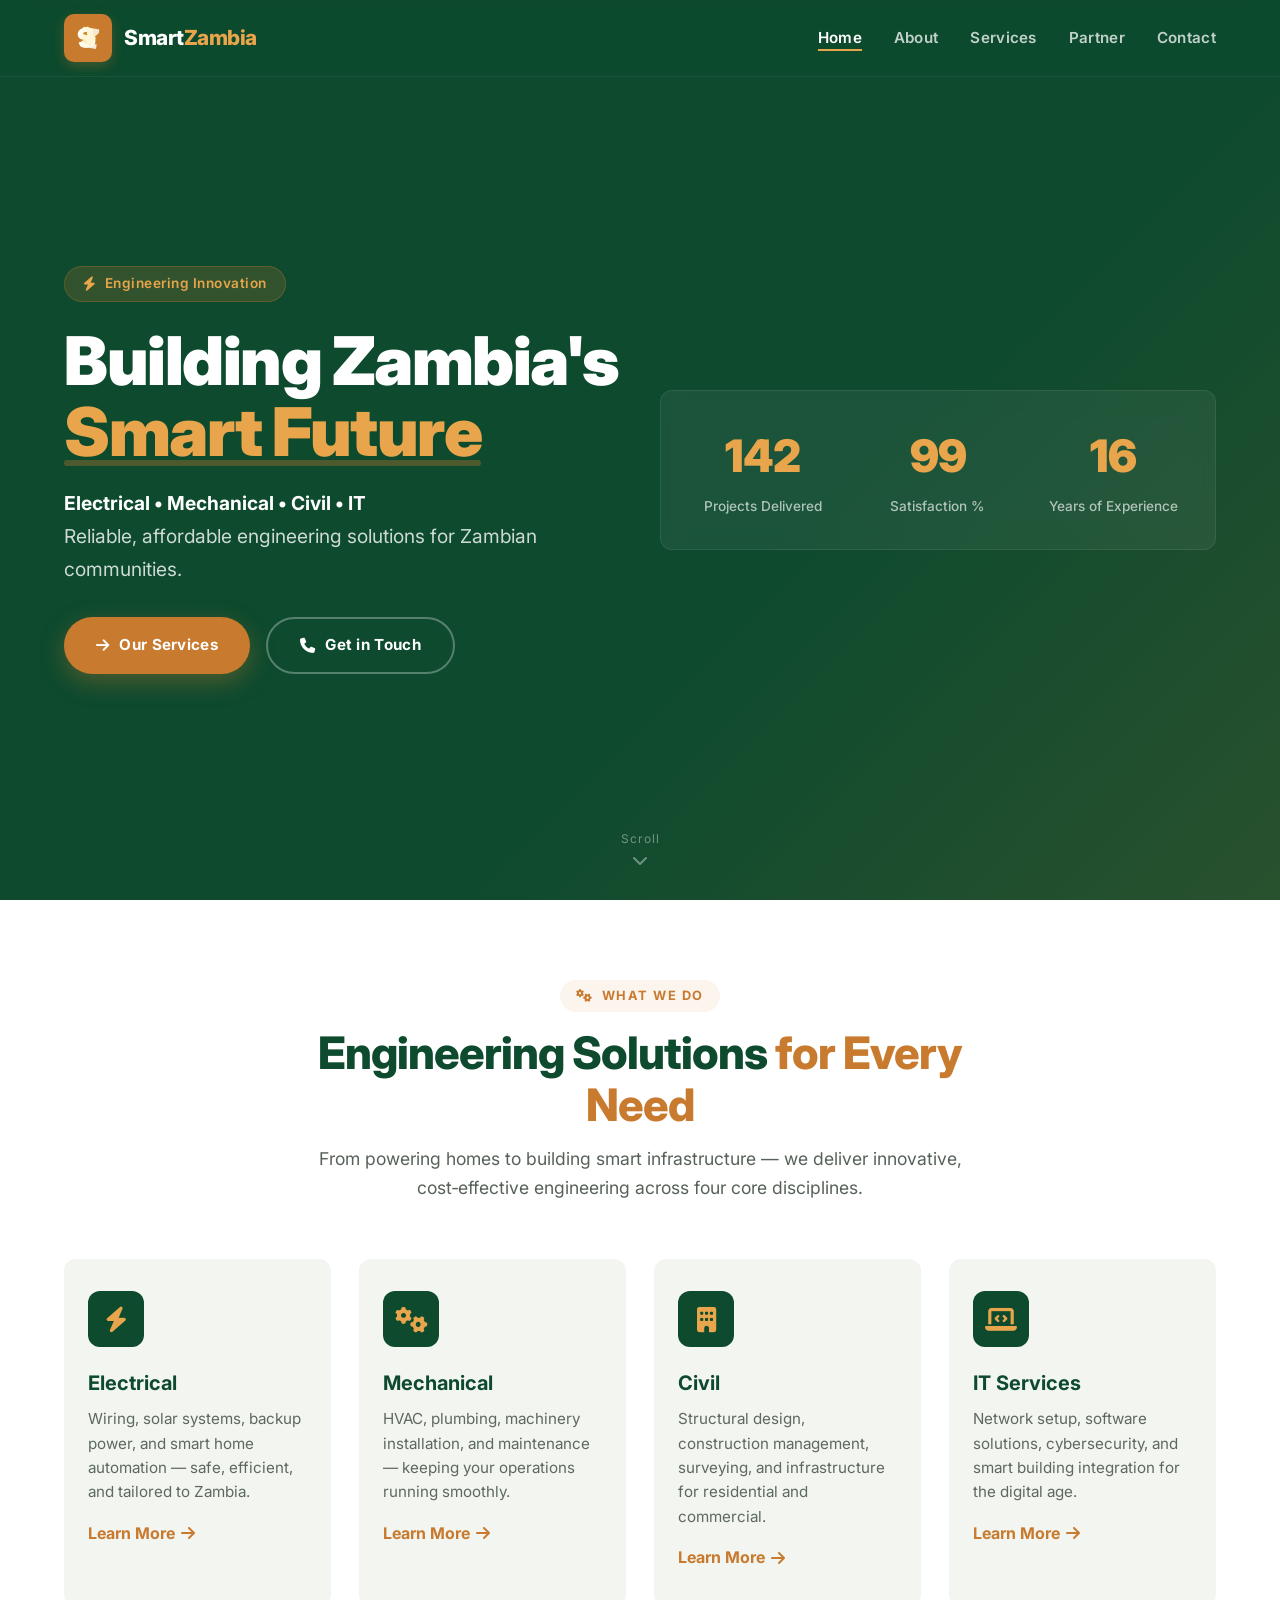
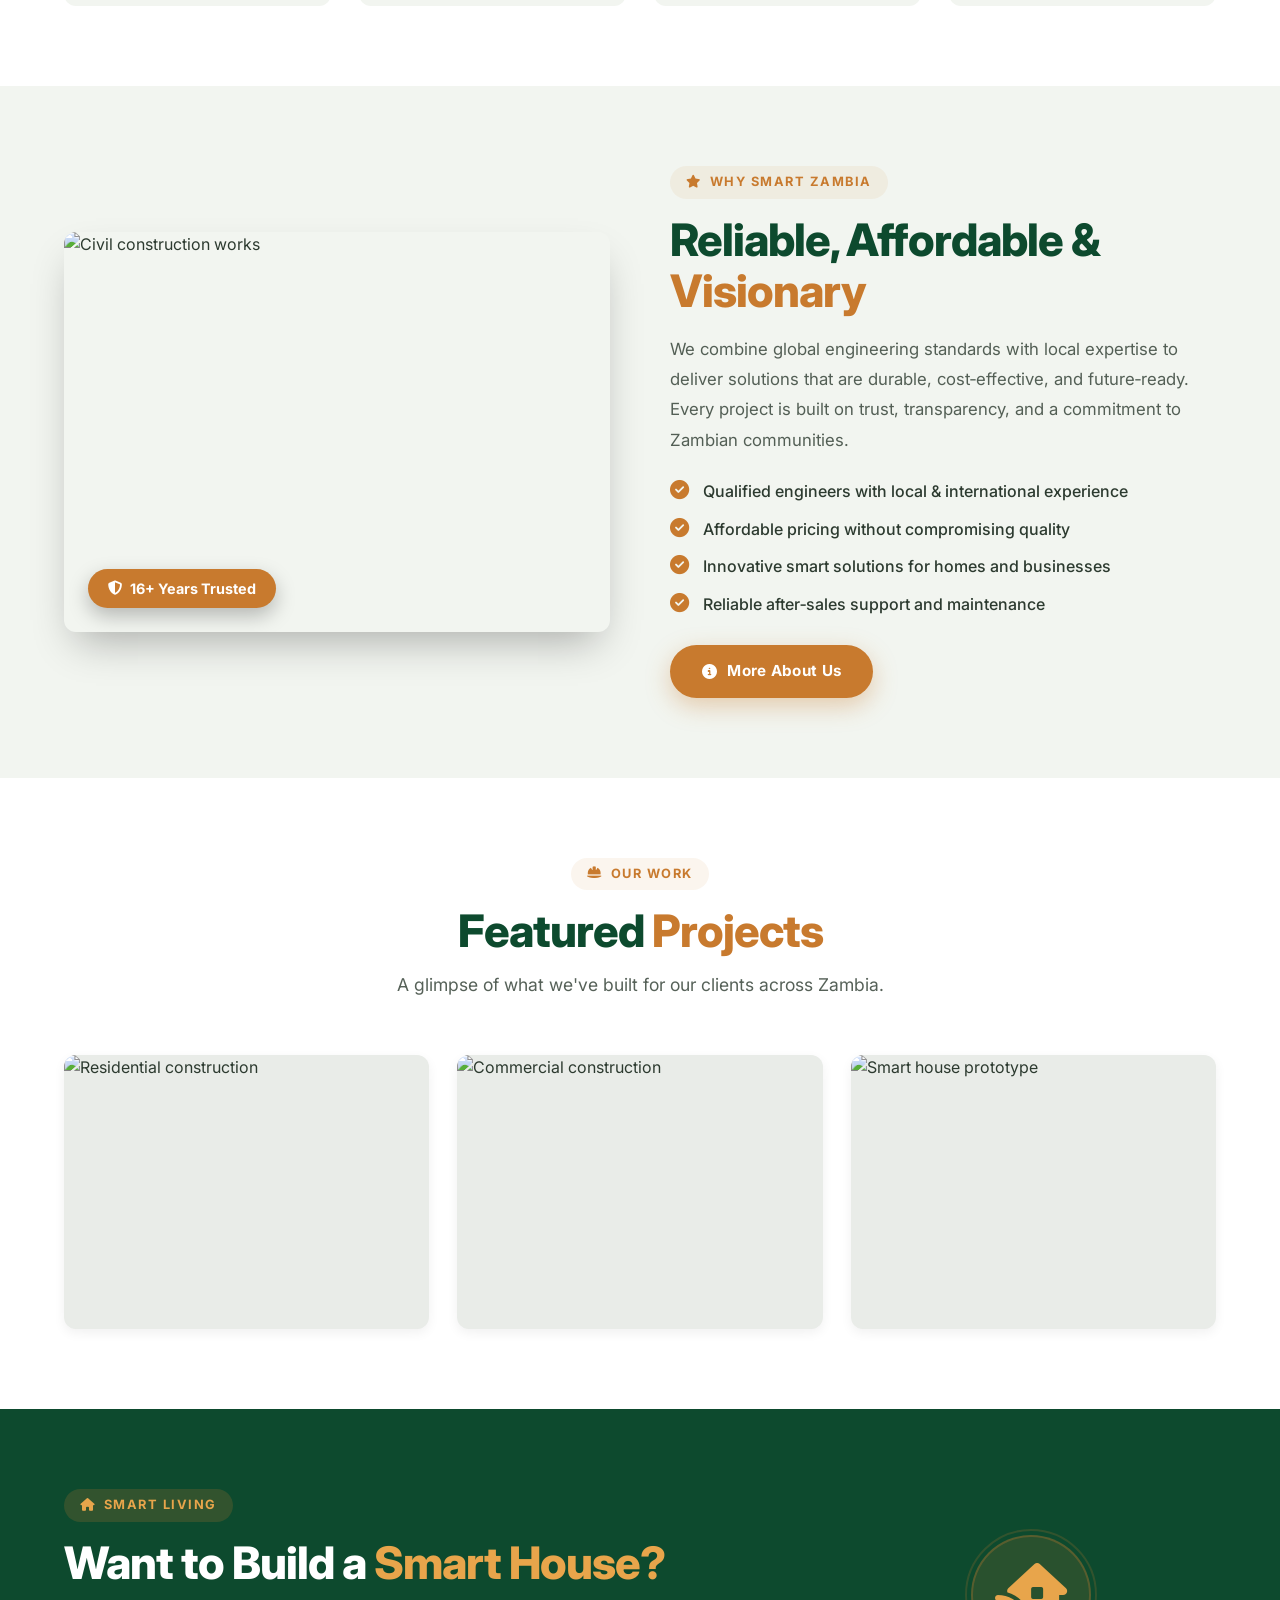
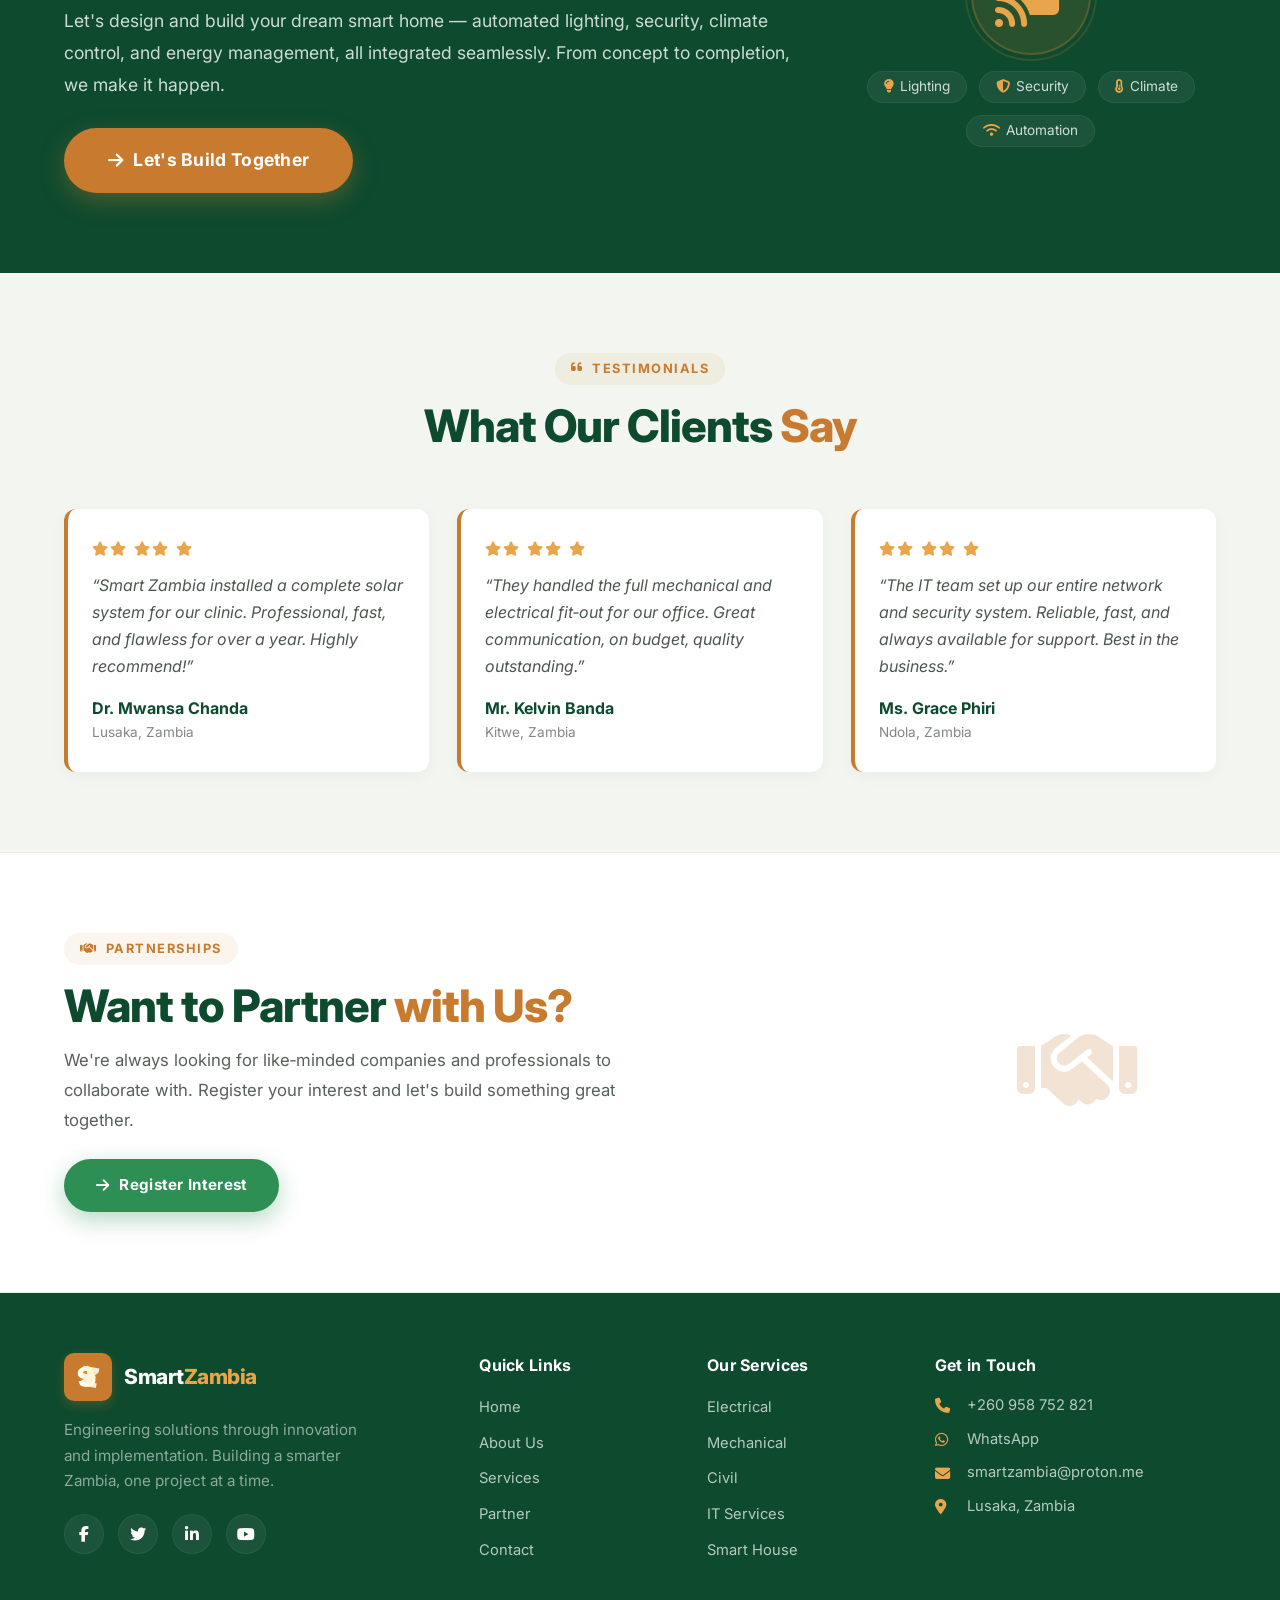
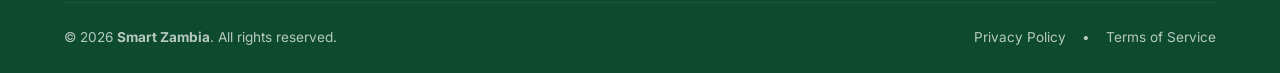
==== commit 55b493ef: "Revamp logo and update image sources Updated logo design and adjusted styles for mobile responsivene" ====
--- a/index.html
+++ b/index.html
@@ -8,7 +8,6 @@
     <!-- SEO & Security -->
     <meta name="description" content="Smart Zambia provides electrical, mechanical, civil, and IT engineering solutions. Innovative, reliable, and affordable for Zambian communities." />
     <meta name="theme-color" content="#0d4a2e" />
-    <meta http-equiv="X-UA-Compatible" content="IE=edge" />
 
     <!-- Fonts & Icons -->
     <link rel="preconnect" href="https://fonts.googleapis.com" />
@@ -157,30 +156,76 @@
             height: 76px;
         }
 
-        /* Logo */
+        /* ============================================================
+           NEW LOGO: SZ crossing with lightning
+           ============================================================ */
         .logo {
             display: flex;
             align-items: center;
-            gap: 10px;
+            gap: 12px;
             font-weight: 800;
             font-size: 1.5rem;
             color: var(--white);
             letter-spacing: -0.5px;
-        }
-        .logo__icon {
-            display: flex;
-            align-items: center;
-            gap: 2px;
+            text-decoration: none;
+        }
+
+        .logo__mark {
+            position: relative;
+            width: 48px;
+            height: 48px;
+            display: flex;
+            align-items: center;
+            justify-content: center;
             background: var(--copper);
-            padding: 6px 10px 6px 8px;
-            border-radius: 8px;
-            color: var(--white);
-            font-size: 1.1rem;
+            border-radius: 10px;
+            flex-shrink: 0;
+            box-shadow: 0 4px 12px rgba(200, 122, 46, 0.3);
+        }
+
+        .logo__mark .sz-letters {
+            position: relative;
+            width: 100%;
+            height: 100%;
+            display: flex;
+            align-items: center;
+            justify-content: center;
+            font-weight: 900;
+            font-size: 1.6rem;
+            color: var(--white);
             line-height: 1;
         }
-        .logo__icon .bolt {
+
+        /* S and Z overlapping */
+        .logo__mark .sz-letters span {
+            position: absolute;
+            font-weight: 900;
+            color: var(--white);
+        }
+        .logo__mark .sz-letters .s {
+            transform: rotate(-10deg) translateX(-2px);
+            font-size: 1.7rem;
+        }
+        .logo__mark .sz-letters .z {
+            transform: rotate(10deg) translateX(2px);
+            font-size: 1.7rem;
+            opacity: 0.85;
+        }
+
+        /* Lightning bolt crossing through */
+        .logo__mark .lightning-bolt {
+            position: absolute;
+            font-size: 1.2rem;
             color: #fff4d6;
-            font-size: 1rem;
+            text-shadow: 0 0 8px rgba(255, 215, 0, 0.4);
+            transform: rotate(15deg) scaleX(-1);
+            z-index: 2;
+            pointer-events: none;
+        }
+
+        .logo__text {
+            font-size: 1.3rem;
+            letter-spacing: -0.5px;
         }
         .logo__text span {
             color: var(--copper-light);
@@ -248,7 +293,7 @@
         }
 
         /* ============================================================
-           HERO
+           HERO (unchanged)
            ============================================================ */
         .hero {
             position: relative;
@@ -494,7 +539,7 @@
         }
 
         /* ============================================================
-           SERVICES PREVIEW
+           SERVICES PREVIEW (unchanged)
            ============================================================ */
         .services-preview {
             background: var(--white);
@@ -574,7 +619,7 @@
         }
 
         /* ============================================================
-           WHY US
+           WHY US (unchanged)
            ============================================================ */
         .why-us {
             background: var(--off-white);
@@ -640,7 +685,7 @@
         }
 
         /* ============================================================
-           PROJECTS
+           PROJECTS (with your images)
            ============================================================ */
         .projects {
             background: var(--white);
@@ -693,7 +738,7 @@
         }
 
         /* ============================================================
-           SMART HOUSE CTA
+           SMART HOUSE CTA (unchanged)
            ============================================================ */
         .smart-cta {
             background: var(--green-dark);
@@ -779,7 +824,7 @@
         }
 
         /* ============================================================
-           TESTIMONIALS
+           TESTIMONIALS (unchanged)
            ============================================================ */
         .testimonials {
             background: var(--off-white);
@@ -824,7 +869,7 @@
         }
 
         /* ============================================================
-           PARTNER CTA
+           PARTNER CTA (unchanged)
            ============================================================ */
         .partner-cta {
             background: var(--white);
@@ -855,7 +900,7 @@
         }
 
         /* ============================================================
-           FOOTER
+           FOOTER (unchanged)
            ============================================================ */
         .footer {
             background: var(--green-dark);
@@ -1086,9 +1131,24 @@
                 height: 4px;
                 bottom: 2px;
             }
-        }
-
-        /* Anti-bot hidden field (used in contact section if present) */
+            /* Logo smaller on mobile */
+            .logo__mark {
+                width: 38px;
+                height: 38px;
+            }
+            .logo__mark .sz-letters .s,
+            .logo__mark .sz-letters .z {
+                font-size: 1.2rem;
+            }
+            .logo__mark .lightning-bolt {
+                font-size: 0.9rem;
+            }
+            .logo__text {
+                font-size: 1rem;
+            }
+        }
+
+        /* Anti-bot hidden field */
         .hp-field {
             position: absolute;
             left: -9999px;
@@ -1120,9 +1180,13 @@
     <header class="header" id="header" role="banner">
         <div class="container header__inner">
             <a href="index.html" class="logo" aria-label="Smart Zambia Home">
-                <div class="logo__icon">
-                    <span>SZ</span>
-                    <span class="bolt"><i class="fas fa-bolt"></i></span>
+                <!-- New logo: SZ crossing + lightning -->
+                <div class="logo__mark">
+                    <div class="sz-letters">
+                        <span class="s">S</span>
+                        <span class="z">Z</span>
+                    </div>
+                    <i class="fas fa-bolt lightning-bolt"></i>
                 </div>
                 <span class="logo__text">Smart<span>Zambia</span></span>
             </a>
@@ -1149,7 +1213,8 @@
     HERO
     ============================================================ -->
     <section class="hero" id="home" aria-label="Hero banner">
-        <div class="hero__bg" style="background-image: url('https://images.unsplash.com/photo-1541888946425-d81bb19240f5?ixlib=rb-4.0.3&auto=format&fit=crop&w=1920&q=80');"></div>
+        <!-- YOUR IMAGE: civil-site-01 -->
+        <div class="hero__bg" style="background-image: url('civil-site-01');"></div>
         <div class="hero__overlay"></div>
         <div class="container hero__content">
             <div class="hero__text">
@@ -1243,7 +1308,8 @@
         <div class="container">
             <div class="why-us__grid">
                 <div class="why-us__image">
-                    <img src="https://images.unsplash.com/photo-1504917595217-d4dc5ebe6122?ixlib=rb-4.0.3&auto=format&fit=crop&w=800&q=80" alt="Engineering team on site" loading="lazy" />
+                    <!-- YOUR IMAGE: civil-site-01 (1) -->
+                    <img src="civil-site-01%20(1)" alt="Civil construction works" loading="lazy" />
                     <div class="why-us__badge">
                         <i class="fas fa-shield-alt"></i> 16+ Years Trusted
                     </div>
@@ -1272,7 +1338,7 @@
     </section>
 
     <!-- ============================================================
-    PROJECTS
+    PROJECTS (with your construction images)
     ============================================================ -->
     <section class="projects section" aria-label="Featured projects">
         <div class="container">
@@ -1283,23 +1349,26 @@
             </div>
             <div class="projects__grid">
                 <div class="project-card">
-                    <img src="https://images.unsplash.com/photo-1581091226033-d5c48150dbaa?ixlib=rb-4.0.3&auto=format&fit=crop&w=600&q=80" alt="Solar installation" loading="lazy" />
+                    <!-- YOUR IMAGE: civil-site-01 (2) -->
+                    <img src="civil-site-01%20(2)" alt="Residential construction" loading="lazy" />
                     <div class="project-card__overlay">
-                        <h4>Solar PV Installation</h4>
+                        <h4>Modern Residential Development</h4>
                         <span>Lusaka, 2025</span>
                     </div>
                 </div>
                 <div class="project-card">
-                    <img src="https://images.unsplash.com/photo-1580587771525-78b9dba3b914?ixlib=rb-4.0.3&auto=format&fit=crop&w=600&q=80" alt="Residential construction" loading="lazy" />
+                    <!-- YOUR IMAGE: civil-site-01 (3) -->
+                    <img src="civil-site-01%20(3)" alt="Commercial construction" loading="lazy" />
                     <div class="project-card__overlay">
-                        <h4>Modern Smart Home</h4>
+                        <h4>Commercial Complex</h4>
                         <span>Kitwe, 2024</span>
                     </div>
                 </div>
                 <div class="project-card">
-                    <img src="https://images.unsplash.com/photo-1504328345606-18bbc8c9d7d1?ixlib=rb-4.0.3&auto=format&fit=crop&w=600&q=80" alt="Commercial building" loading="lazy" />
+                    <!-- YOUR IMAGE: civil-site-01 (4) -->
+                    <img src="civil-site-01%20(4)" alt="Smart house prototype" loading="lazy" />
                     <div class="project-card__overlay">
-                        <h4>Commercial Complex</h4>
+                        <h4>Smart House Prototype</h4>
                         <span>Ndola, 2025</span>
                     </div>
                 </div>
@@ -1424,9 +1493,12 @@
             <div class="footer__grid">
                 <div class="footer__brand">
                     <a href="index.html" class="logo">
-                        <div class="logo__icon">
-                            <span>SZ</span>
-                            <span class="bolt"><i class="fas fa-bolt"></i></span>
+                        <div class="logo__mark">
+                            <div class="sz-letters">
+                                <span class="s">S</span>
+                                <span class="z">Z</span>
+                            </div>
+                            <i class="fas fa-bolt lightning-bolt"></i>
                         </div>
                         <span class="logo__text">Smart<span>Zambia</span></span>
                     </a>
@@ -1499,7 +1571,6 @@
             const preloader = document.getElementById('preloader');
             window.addEventListener('load', () => {
                 preloader.classList.add('hidden');
-                // Start counter animation after preloader hides
                 setTimeout(animateCounters, 400);
             });
 
@@ -1511,8 +1582,6 @@
                 navList.classList.toggle('open');
                 toggle.setAttribute('aria-expanded', open);
             });
-
-            // Close nav on link click (mobile)
             document.querySelectorAll('.nav__list a').forEach(link => {
                 link.addEventListener('click', () => {
                     toggle.classList.remove('open');
@@ -1523,7 +1592,6 @@
 
             // ─── HEADER SCROLL SHADOW ───
             const header = document.getElementById('header');
-            let lastScroll = 0;
             window.addEventListener('scroll', () => {
                 const y = window.scrollY;
                 if (y > 60) {
@@ -1531,9 +1599,6 @@
                 } else {
                     header.classList.remove('scrolled');
                 }
-                lastScroll = y;
-
-                // Back to top button
                 const btn = document.getElementById('backToTop');
                 if (y > 500) {
                     btn.classList.add('visible');
@@ -1567,7 +1632,7 @@
                 });
             }
 
-            // ─── SMOOTH SCROLL FOR NAV LINKS (if any internal #) ───
+            // ─── SMOOTH SCROLL FOR NAV LINKS ───
             document.querySelectorAll('a[href^="#"]').forEach(anchor => {
                 anchor.addEventListener('click', function(e) {
                     const href = this.getAttribute('href');
@@ -1580,10 +1645,6 @@
                 });
             });
 
-            // ─── INTERSECTION OBSERVER FOR STATS (fallback) ───
-            // Already triggered on load, but we can also re-trigger if needed.
-            // We'll just keep it simple.
-
         })();
     </script>
 
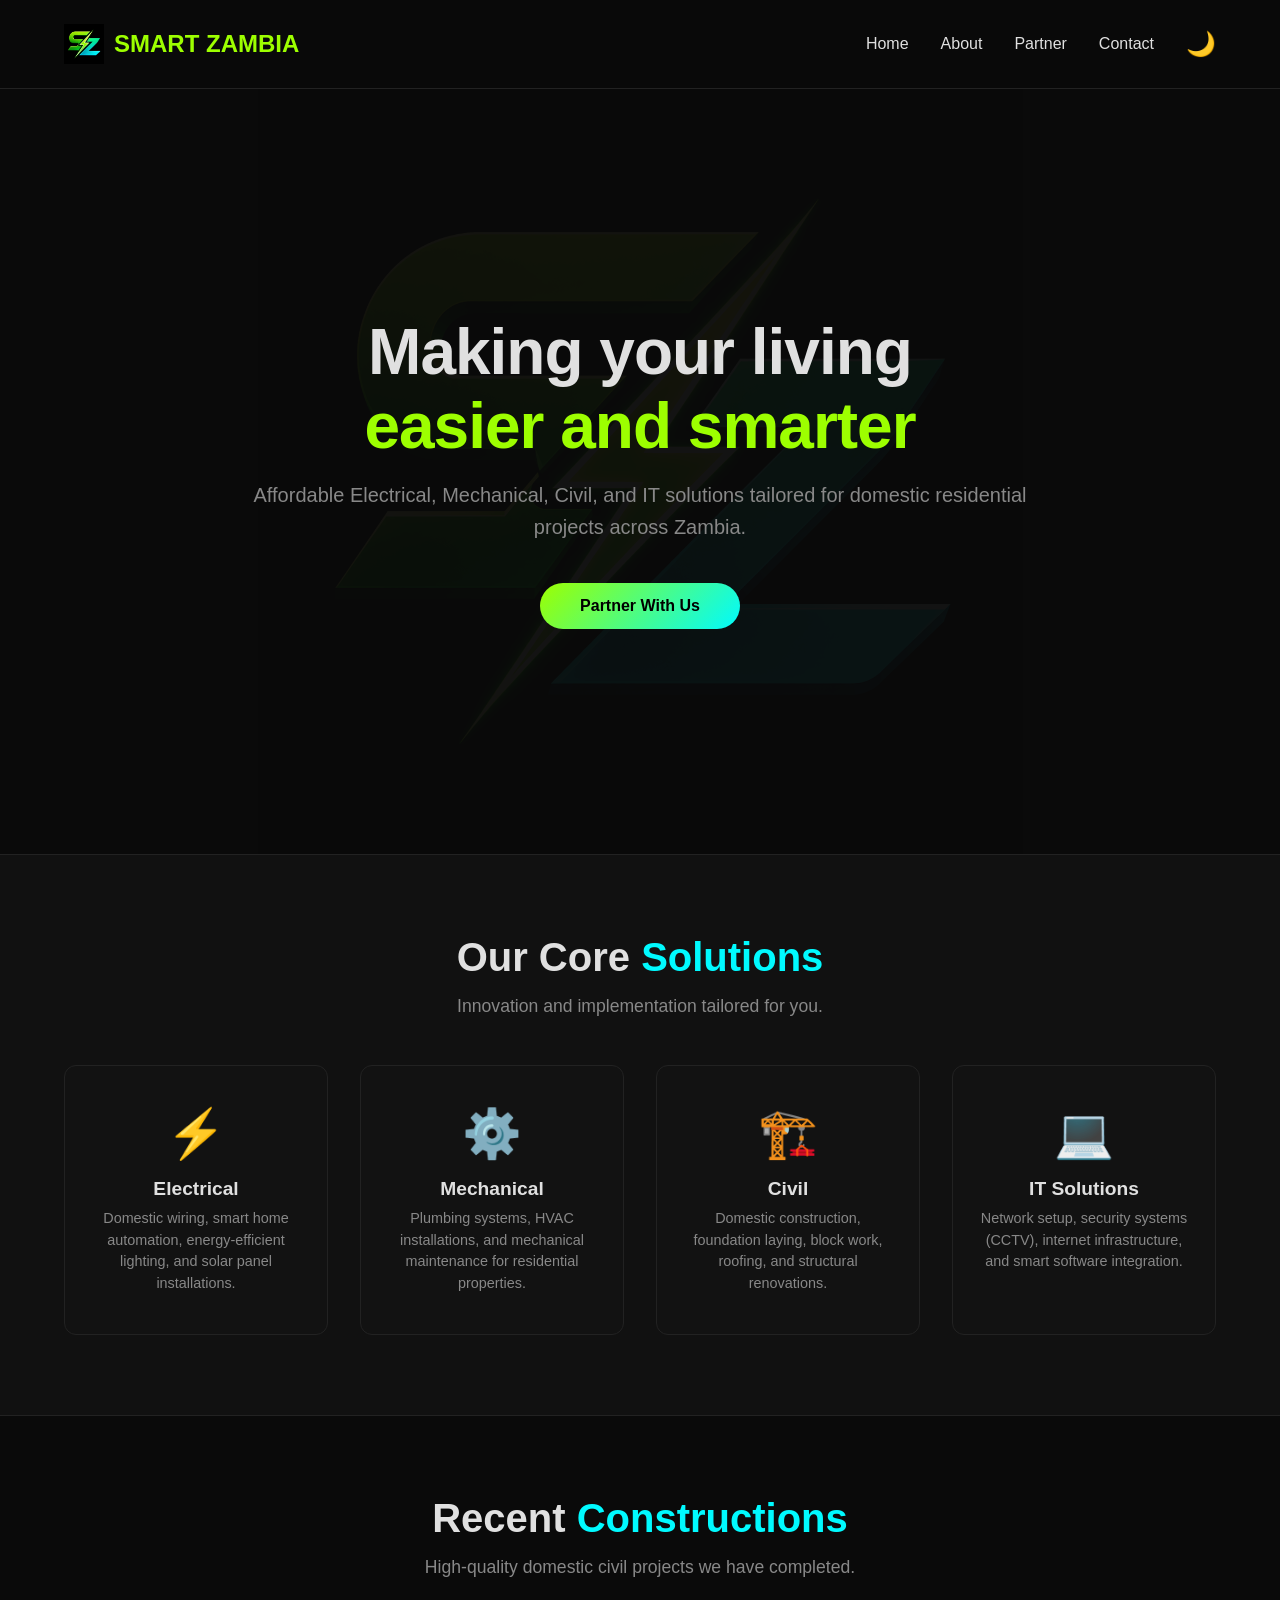
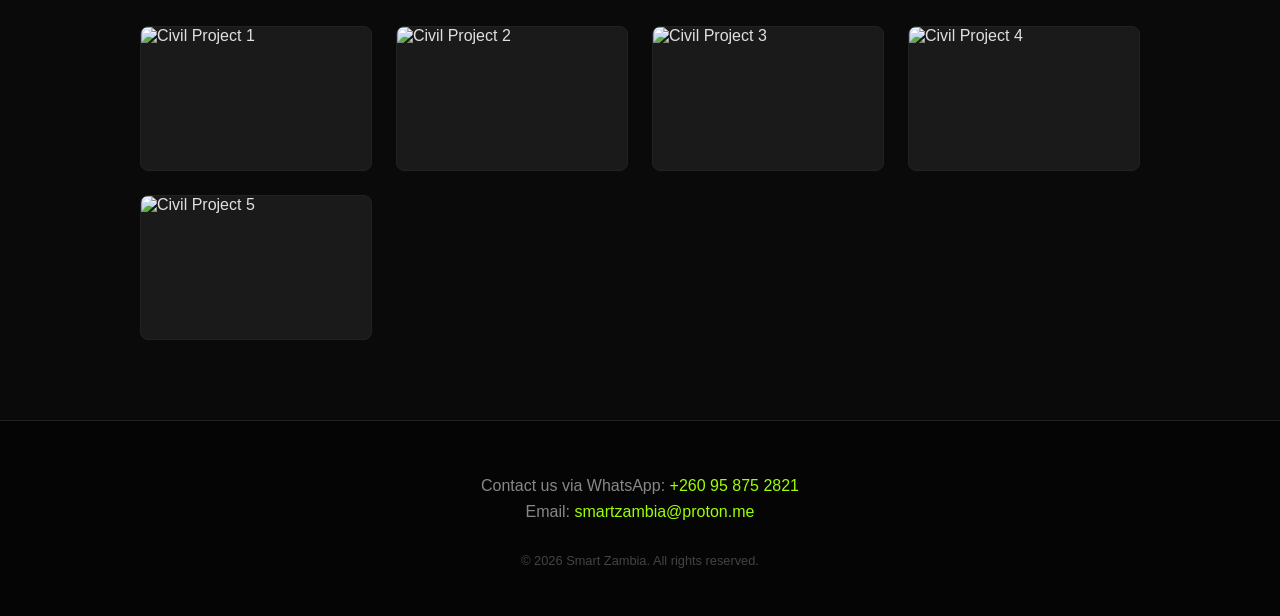
==== commit 21fab452: "Update print statement to display 'Goodbye World'" ====
--- a/index.html
+++ b/index.html
@@ -1,1652 +1,212 @@
 <!DOCTYPE html>
 <html lang="en">
 <head>
-    <meta charset="UTF-8" />
-    <meta name="viewport" content="width=device-width, initial-scale=1.0" />
-    <title>Smart Zambia – Engineering Solutions</title>
-
-    <!-- SEO & Security -->
-    <meta name="description" content="Smart Zambia provides electrical, mechanical, civil, and IT engineering solutions. Innovative, reliable, and affordable for Zambian communities." />
-    <meta name="theme-color" content="#0d4a2e" />
-
-    <!-- Fonts & Icons -->
-    <link rel="preconnect" href="https://fonts.googleapis.com" />
-    <link rel="preconnect" href="https://fonts.gstatic.com" crossorigin />
-    <link href="https://fonts.googleapis.com/css2?family=Inter:opsz,wght@14..32,400;14..32,500;14..32,600;14..32,700;14..32,800;14..32,900&display=swap" rel="stylesheet" />
-    <link rel="stylesheet" href="https://cdnjs.cloudflare.com/ajax/libs/font-awesome/6.5.0/css/all.min.css" />
-
+    <meta charset="UTF-8">
+    <meta name="viewport" content="width=device-width, initial-scale=1.0">
+    <title>Smart Zambia | Making Living Easier</title>
     <style>
-        /* ============================================================
-           RESET & BASE
-           ============================================================ */
-        *,
-        *::before,
-        *::after {
-            margin: 0;
-            padding: 0;
-            box-sizing: border-box;
-        }
-
+        /* CSS VARIABLES FOR THEME */
         :root {
-            --green-dark: #0d4a2e;
-            --green-mid: #1a6e3e;
-            --green-light: #2d8f54;
-            --copper: #c87a2e;
-            --copper-light: #e8a54b;
-            --copper-glow: rgba(200, 122, 46, 0.3);
-            --white: #ffffff;
-            --off-white: #f2f5f0;
-            --grey-100: #e9ece8;
-            --grey-800: #2c3a2f;
-            --shadow: 0 20px 40px -12px rgba(0, 0, 0, 0.3);
-            --radius: 12px;
-            --transition: 0.35s cubic-bezier(0.25, 0.46, 0.45, 0.94);
-        }
-
-        html {
-            scroll-behavior: smooth;
-            -webkit-tap-highlight-color: transparent;
-        }
-
-        body {
-            font-family: 'Inter', -apple-system, BlinkMacSystemFont, sans-serif;
-            background: var(--off-white);
-            color: var(--grey-800);
-            line-height: 1.6;
-            overflow-x: hidden;
-        }
-
-        a {
-            text-decoration: none;
-            color: inherit;
-        }
-        img {
-            max-width: 100%;
-            display: block;
-        }
-        ul {
-            list-style: none;
-        }
-        .container {
-            width: 100%;
-            max-width: 1200px;
-            margin: 0 auto;
-            padding: 0 24px;
-        }
-
-        /* ============================================================
-           PRELOADER
-           ============================================================ */
-        #preloader {
-            position: fixed;
-            inset: 0;
-            z-index: 99999;
-            background: var(--green-dark);
-            display: flex;
-            align-items: center;
-            justify-content: center;
-            flex-direction: column;
-            gap: 24px;
-            transition: opacity 0.8s ease, visibility 0.8s ease;
-        }
-        #preloader.hidden {
-            opacity: 0;
-            visibility: hidden;
-            pointer-events: none;
-        }
-        .loader-icon {
-            display: flex;
-            align-items: center;
-            gap: 8px;
-            font-size: 3.2rem;
-            font-weight: 900;
-            color: var(--copper-light);
-        }
-        .loader-icon .bolt {
-            color: var(--white);
-            font-size: 2.4rem;
-        }
-        .loader-bar {
-            width: 200px;
-            height: 4px;
-            background: rgba(255, 255, 255, 0.15);
-            border-radius: 4px;
-            overflow: hidden;
-        }
-        .loader-bar span {
-            display: block;
-            height: 100%;
-            width: 0%;
-            background: linear-gradient(90deg, var(--copper), var(--copper-light));
-            border-radius: 4px;
-            animation: loadProgress 1.8s ease-in-out forwards;
-        }
-        @keyframes loadProgress {
-            0% {
-                width: 0%;
-            }
-            100% {
-                width: 100%;
-            }
-        }
-
-        /* ============================================================
-           HEADER
-           ============================================================ */
-        .header {
-            position: fixed;
-            top: 0;
-            left: 0;
-            width: 100%;
-            z-index: 1000;
-            background: rgba(13, 74, 46, 0.92);
-            backdrop-filter: blur(12px);
-            -webkit-backdrop-filter: blur(12px);
-            border-bottom: 1px solid rgba(255, 255, 255, 0.06);
-            transition: var(--transition);
-        }
-        .header.scrolled {
-            background: rgba(13, 74, 46, 0.98);
-            box-shadow: 0 8px 30px rgba(0, 0, 0, 0.25);
-        }
-        .header__inner {
-            display: flex;
-            align-items: center;
-            justify-content: space-between;
-            height: 76px;
-        }
-
-        /* ============================================================
-           NEW LOGO: SZ crossing with lightning
-           ============================================================ */
-        .logo {
-            display: flex;
-            align-items: center;
-            gap: 12px;
-            font-weight: 800;
-            font-size: 1.5rem;
-            color: var(--white);
-            letter-spacing: -0.5px;
-            text-decoration: none;
-        }
-
-        .logo__mark {
-            position: relative;
-            width: 48px;
-            height: 48px;
-            display: flex;
-            align-items: center;
-            justify-content: center;
-            background: var(--copper);
-            border-radius: 10px;
-            flex-shrink: 0;
-            box-shadow: 0 4px 12px rgba(200, 122, 46, 0.3);
-        }
-
-        .logo__mark .sz-letters {
-            position: relative;
-            width: 100%;
-            height: 100%;
-            display: flex;
-            align-items: center;
-            justify-content: center;
-            font-weight: 900;
-            font-size: 1.6rem;
-            color: var(--white);
-            line-height: 1;
-        }
-
-        /* S and Z overlapping */
-        .logo__mark .sz-letters span {
-            position: absolute;
-            font-weight: 900;
-            color: var(--white);
-        }
-        .logo__mark .sz-letters .s {
-            transform: rotate(-10deg) translateX(-2px);
-            font-size: 1.7rem;
-        }
-        .logo__mark .sz-letters .z {
-            transform: rotate(10deg) translateX(2px);
-            font-size: 1.7rem;
-            opacity: 0.85;
-        }
-
-        /* Lightning bolt crossing through */
-        .logo__mark .lightning-bolt {
-            position: absolute;
-            font-size: 1.2rem;
-            color: #fff4d6;
-            text-shadow: 0 0 8px rgba(255, 215, 0, 0.4);
-            transform: rotate(15deg) scaleX(-1);
-            z-index: 2;
-            pointer-events: none;
-        }
-
-        .logo__text {
-            font-size: 1.3rem;
-            letter-spacing: -0.5px;
-        }
-        .logo__text span {
-            color: var(--copper-light);
-        }
-
-        /* Navigation */
-        .nav__list {
-            display: flex;
-            align-items: center;
-            gap: 32px;
-        }
-        .nav__list a {
-            font-weight: 600;
-            font-size: 0.95rem;
-            color: rgba(255, 255, 255, 0.75);
-            transition: var(--transition);
-            position: relative;
-            letter-spacing: 0.3px;
-        }
-        .nav__list a::after {
-            content: '';
-            position: absolute;
-            bottom: -4px;
-            left: 0;
-            width: 0;
-            height: 2px;
-            background: var(--copper-light);
-            transition: var(--transition);
-        }
-        .nav__list a:hover,
-        .nav__list a.active {
-            color: var(--white);
-        }
-        .nav__list a:hover::after,
-        .nav__list a.active::after {
-            width: 100%;
-        }
-
-        /* Mobile toggle */
-        .nav__toggle {
-            display: none;
-            flex-direction: column;
-            gap: 5px;
-            background: transparent;
-            border: none;
-            cursor: pointer;
-            padding: 4px;
-        }
-        .nav__toggle .bar {
-            width: 28px;
-            height: 2.5px;
-            background: var(--white);
-            border-radius: 4px;
-            transition: var(--transition);
-            transform-origin: center;
-        }
-        .nav__toggle.open .bar:nth-child(1) {
-            transform: rotate(45deg) translate(5px, 5px);
-        }
-        .nav__toggle.open .bar:nth-child(2) {
-            opacity: 0;
-        }
-        .nav__toggle.open .bar:nth-child(3) {
-            transform: rotate(-45deg) translate(5px, -5px);
-        }
-
-        /* ============================================================
-           HERO (unchanged)
-           ============================================================ */
-        .hero {
-            position: relative;
-            min-height: 100vh;
-            display: flex;
-            align-items: center;
-            padding: 120px 0 80px;
-            overflow: hidden;
-            background: var(--green-dark);
-        }
-        .hero__bg {
-            position: absolute;
-            inset: 0;
-            background-size: cover;
-            background-position: center 30%;
-            background-repeat: no-repeat;
-            opacity: 0.35;
-            mix-blend-mode: overlay;
-            transform: scale(1.05);
-            transition: transform 8s ease;
-        }
-        .hero:hover .hero__bg {
-            transform: scale(1);
-        }
-        .hero__overlay {
-            position: absolute;
-            inset: 0;
-            background: linear-gradient(135deg, rgba(13, 74, 46, 0.85) 0%, rgba(13, 74, 46, 0.4) 60%, rgba(200, 122, 46, 0.15) 100%);
-            z-index: 1;
-        }
-        .hero__content {
-            position: relative;
-            z-index: 2;
-            display: grid;
-            grid-template-columns: 1fr 1fr;
-            gap: 40px;
-            align-items: center;
-        }
-        .hero__text {
-            color: var(--white);
-        }
-        .hero__badge {
-            display: inline-flex;
-            align-items: center;
-            gap: 8px;
-            background: rgba(200, 122, 46, 0.2);
-            border: 1px solid rgba(200, 122, 46, 0.3);
-            padding: 6px 18px;
-            border-radius: 50px;
-            font-size: 0.85rem;
-            font-weight: 600;
-            letter-spacing: 0.5px;
-            color: var(--copper-light);
-            margin-bottom: 24px;
-            backdrop-filter: blur(4px);
-        }
-        .hero__badge i {
-            font-size: 0.9rem;
-        }
-        .hero__title {
-            font-size: 4.2rem;
-            font-weight: 900;
-            line-height: 1.05;
-            letter-spacing: -1.5px;
-            margin-bottom: 20px;
-        }
-        .hero__title span {
-            color: var(--copper-light);
-            position: relative;
-        }
-        .hero__title span::after {
-            content: '';
-            position: absolute;
-            bottom: 6px;
-            left: 0;
-            width: 100%;
-            height: 6px;
-            background: var(--copper);
-            opacity: 0.35;
-            border-radius: 4px;
-        }
-        .hero__desc {
-            font-size: 1.2rem;
-            font-weight: 400;
-            color: rgba(255, 255, 255, 0.8);
-            max-width: 500px;
-            margin-bottom: 32px;
-            line-height: 1.7;
-        }
-        .hero__desc strong {
-            color: var(--white);
-        }
-        .hero__actions {
-            display: flex;
-            flex-wrap: wrap;
-            gap: 16px;
-        }
-        .btn {
-            display: inline-flex;
-            align-items: center;
-            gap: 10px;
-            padding: 14px 32px;
-            border-radius: 50px;
-            font-weight: 700;
-            font-size: 0.95rem;
-            border: none;
-            cursor: pointer;
-            transition: var(--transition);
-            text-decoration: none;
-            letter-spacing: 0.3px;
-        }
-        .btn--primary {
-            background: var(--copper);
-            color: var(--white);
-            box-shadow: 0 8px 24px rgba(200, 122, 46, 0.35);
-        }
-        .btn--primary:hover {
-            background: var(--copper-light);
-            transform: translateY(-3px);
-            box-shadow: 0 12px 32px rgba(200, 122, 46, 0.45);
-        }
-        .btn--outline {
-            background: transparent;
-            color: var(--white);
-            border: 2px solid rgba(255, 255, 255, 0.3);
-        }
-        .btn--outline:hover {
-            border-color: var(--copper-light);
-            background: rgba(200, 122, 46, 0.15);
-            transform: translateY(-3px);
-        }
-        .btn--secondary {
-            background: var(--green-light);
-            color: var(--white);
-            box-shadow: 0 8px 24px rgba(45, 143, 84, 0.35);
-        }
-        .btn--secondary:hover {
-            background: var(--green-mid);
-            transform: translateY(-3px);
-        }
-        .btn--large {
-            padding: 18px 44px;
-            font-size: 1.1rem;
-        }
-
-        .hero__stats {
-            display: grid;
-            grid-template-columns: repeat(3, 1fr);
-            gap: 20px;
-            background: rgba(255, 255, 255, 0.06);
-            backdrop-filter: blur(12px);
-            border: 1px solid rgba(255, 255, 255, 0.08);
-            border-radius: var(--radius);
-            padding: 30px 24px;
-        }
-        .stat {
-            text-align: center;
-            color: var(--white);
-        }
-        .stat__number {
-            display: block;
-            font-size: 2.8rem;
-            font-weight: 900;
-            color: var(--copper-light);
-            letter-spacing: -1px;
-        }
-        .stat__label {
-            font-size: 0.85rem;
-            font-weight: 500;
-            color: rgba(255, 255, 255, 0.65);
-            margin-top: 4px;
-        }
-
-        .hero__scroll {
-            position: absolute;
-            bottom: 32px;
-            left: 50%;
-            transform: translateX(-50%);
-            z-index: 2;
-            color: rgba(255, 255, 255, 0.4);
-            display: flex;
-            flex-direction: column;
-            align-items: center;
-            gap: 4px;
-            font-size: 0.75rem;
-            letter-spacing: 1px;
-            animation: bounceDown 2.4s infinite;
-        }
-        .hero__scroll i {
-            font-size: 1rem;
-        }
-        @keyframes bounceDown {
-            0%,
-            100% {
-                transform: translateX(-50%) translateY(0);
-            }
-            50% {
-                transform: translateX(-50%) translateY(8px);
-            }
-        }
-
-        /* ============================================================
-           SECTION COMMON
-           ============================================================ */
-        .section {
-            padding: 80px 0;
-        }
-        .section__header {
-            text-align: center;
-            max-width: 680px;
-            margin: 0 auto 56px;
-        }
-        .section__tag {
-            display: inline-flex;
-            align-items: center;
-            gap: 8px;
-            font-weight: 700;
-            font-size: 0.8rem;
-            text-transform: uppercase;
-            letter-spacing: 1.5px;
-            color: var(--copper);
-            background: rgba(200, 122, 46, 0.08);
-            padding: 6px 16px;
-            border-radius: 50px;
-            margin-bottom: 16px;
-        }
-        .section__title {
-            font-size: 2.8rem;
-            font-weight: 800;
-            line-height: 1.15;
-            letter-spacing: -1px;
-            color: var(--green-dark);
-        }
-        .section__title span {
-            color: var(--copper);
-        }
-        .section__desc {
-            font-size: 1.1rem;
-            color: var(--grey-800);
-            opacity: 0.8;
-            margin-top: 12px;
-            line-height: 1.7;
-        }
-
-        /* ============================================================
-           SERVICES PREVIEW (unchanged)
-           ============================================================ */
-        .services-preview {
-            background: var(--white);
-        }
-        .services-preview__grid {
-            display: grid;
-            grid-template-columns: repeat(4, 1fr);
-            gap: 28px;
-        }
-        .service-card {
-            background: var(--off-white);
-            border-radius: var(--radius);
-            padding: 32px 24px;
-            transition: var(--transition);
-            border-bottom: 4px solid transparent;
-            position: relative;
-            overflow: hidden;
-        }
-        .service-card::before {
-            content: '';
-            position: absolute;
-            inset: 0;
-            background: linear-gradient(135deg, rgba(200, 122, 46, 0.04), transparent);
-            opacity: 0;
-            transition: var(--transition);
-        }
-        .service-card:hover {
-            transform: translateY(-8px);
-            box-shadow: var(--shadow);
-            border-bottom-color: var(--copper);
-        }
-        .service-card:hover::before {
-            opacity: 1;
-        }
-        .service-card__icon {
-            width: 56px;
-            height: 56px;
-            background: var(--green-dark);
-            border-radius: 12px;
-            display: flex;
-            align-items: center;
-            justify-content: center;
-            font-size: 1.6rem;
-            color: var(--copper-light);
-            margin-bottom: 20px;
-            transition: var(--transition);
-        }
-        .service-card:hover .service-card__icon {
-            background: var(--copper);
-            color: var(--white);
-            transform: scale(1.05);
-        }
-        .service-card__title {
-            font-size: 1.25rem;
-            font-weight: 700;
-            margin-bottom: 8px;
-            color: var(--green-dark);
-        }
-        .service-card__desc {
-            font-size: 0.95rem;
-            color: var(--grey-800);
-            opacity: 0.75;
-            line-height: 1.6;
-            margin-bottom: 16px;
-        }
-        .service-card__link {
-            font-weight: 700;
-            color: var(--copper);
-            display: inline-flex;
-            align-items: center;
-            gap: 6px;
-            transition: var(--transition);
-        }
-        .service-card__link:hover {
-            gap: 12px;
-            color: var(--copper-light);
-        }
-
-        /* ============================================================
-           WHY US (unchanged)
-           ============================================================ */
-        .why-us {
-            background: var(--off-white);
-        }
-        .why-us__grid {
-            display: grid;
-            grid-template-columns: 1fr 1fr;
-            gap: 60px;
-            align-items: center;
-        }
-        .why-us__image {
-            position: relative;
-            border-radius: var(--radius);
-            overflow: hidden;
-            box-shadow: var(--shadow);
-        }
-        .why-us__image img {
-            width: 100%;
-            height: 400px;
-            object-fit: cover;
-        }
-        .why-us__badge {
-            position: absolute;
-            bottom: 24px;
-            left: 24px;
-            background: var(--copper);
-            color: var(--white);
-            padding: 8px 20px;
-            border-radius: 50px;
-            font-weight: 700;
-            font-size: 0.9rem;
-            display: flex;
-            align-items: center;
-            gap: 8px;
-            box-shadow: 0 8px 20px rgba(0, 0, 0, 0.25);
-        }
-        .why-us__content .section__title {
-            text-align: left;
-        }
-        .why-us__text {
-            font-size: 1.05rem;
-            opacity: 0.8;
-            margin: 16px 0 24px;
-            line-height: 1.8;
-        }
-        .why-us__list {
-            display: flex;
-            flex-direction: column;
-            gap: 12px;
-            margin-bottom: 28px;
-        }
-        .why-us__list li {
-            display: flex;
-            align-items: flex-start;
-            gap: 14px;
-            font-weight: 500;
-        }
-        .why-us__list i {
-            color: var(--copper);
-            font-size: 1.2rem;
-            margin-top: 2px;
-            flex-shrink: 0;
-        }
-
-        /* ============================================================
-           PROJECTS (with your images)
-           ============================================================ */
-        .projects {
-            background: var(--white);
-        }
-        .projects__grid {
-            display: grid;
-            grid-template-columns: repeat(3, 1fr);
-            gap: 28px;
-        }
-        .project-card {
-            border-radius: var(--radius);
-            overflow: hidden;
-            position: relative;
-            box-shadow: 0 4px 12px rgba(0, 0, 0, 0.06);
-            transition: var(--transition);
-            aspect-ratio: 4/3;
-            background: var(--grey-100);
-        }
-        .project-card img {
-            width: 100%;
-            height: 100%;
-            object-fit: cover;
-            transition: var(--transition);
-        }
-        .project-card:hover img {
-            transform: scale(1.06);
-        }
-        .project-card__overlay {
-            position: absolute;
-            inset: 0;
-            background: linear-gradient(0deg, rgba(13, 74, 46, 0.85) 0%, transparent 70%);
-            display: flex;
-            flex-direction: column;
-            justify-content: flex-end;
-            padding: 24px;
-            color: var(--white);
-            opacity: 0;
-            transition: var(--transition);
-        }
-        .project-card:hover .project-card__overlay {
-            opacity: 1;
-        }
-        .project-card__overlay h4 {
-            font-size: 1.2rem;
-            font-weight: 700;
-        }
-        .project-card__overlay span {
-            font-size: 0.85rem;
-            opacity: 0.8;
-        }
-
-        /* ============================================================
-           SMART HOUSE CTA (unchanged)
-           ============================================================ */
-        .smart-cta {
-            background: var(--green-dark);
-            color: var(--white);
-        }
-        .smart-cta__inner {
-            display: grid;
-            grid-template-columns: 2fr 1fr;
-            gap: 40px;
-            align-items: center;
-        }
-        .smart-cta .section__tag {
-            background: rgba(200, 122, 46, 0.2);
-            color: var(--copper-light);
-        }
-        .smart-cta .section__title {
-            color: var(--white);
-        }
-        .smart-cta .section__title span {
-            color: var(--copper-light);
-        }
-        .smart-cta__text {
-            font-size: 1.1rem;
-            opacity: 0.8;
-            margin: 16px 0 28px;
-            line-height: 1.8;
-        }
-        .smart-cta__visual {
-            display: flex;
-            flex-direction: column;
-            align-items: center;
-            gap: 16px;
-        }
-        .smart-cta__icon-wrap {
-            position: relative;
-            width: 120px;
-            height: 120px;
-            background: rgba(200, 122, 46, 0.15);
-            border-radius: 50%;
-            display: flex;
-            align-items: center;
-            justify-content: center;
-            font-size: 4rem;
-            color: var(--copper-light);
-            border: 2px solid rgba(200, 122, 46, 0.3);
-        }
-        .pulse-ring {
-            position: absolute;
-            inset: -8px;
-            border-radius: 50%;
-            border: 2px solid rgba(200, 122, 46, 0.2);
-            animation: pulseRing 2.4s ease-out infinite;
-        }
-        @keyframes pulseRing {
-            0% {
-                transform: scale(0.9);
-                opacity: 0.6;
-            }
-            100% {
-                transform: scale(1.4);
-                opacity: 0;
-            }
-        }
-        .smart-cta__features {
-            display: flex;
-            flex-wrap: wrap;
-            justify-content: center;
-            gap: 12px;
-        }
-        .smart-cta__features span {
-            background: rgba(255, 255, 255, 0.06);
-            padding: 4px 16px;
-            border-radius: 50px;
-            font-size: 0.85rem;
-            display: flex;
-            align-items: center;
-            gap: 6px;
-            color: rgba(255, 255, 255, 0.8);
-            border: 1px solid rgba(255, 255, 255, 0.06);
-        }
-        .smart-cta__features i {
-            color: var(--copper-light);
-        }
-
-        /* ============================================================
-           TESTIMONIALS (unchanged)
-           ============================================================ */
-        .testimonials {
-            background: var(--off-white);
-        }
-        .testimonials__grid {
-            display: grid;
-            grid-template-columns: repeat(3, 1fr);
-            gap: 28px;
-        }
-        .testimonial {
-            background: var(--white);
-            padding: 28px 24px;
-            border-radius: var(--radius);
-            box-shadow: 0 4px 16px rgba(0, 0, 0, 0.04);
-            border-left: 4px solid var(--copper);
-        }
-        .testimonial__stars {
-            color: var(--copper-light);
-            font-size: 0.9rem;
-            margin-bottom: 12px;
-            letter-spacing: 2px;
-        }
-        .testimonial__text {
-            font-size: 1rem;
-            line-height: 1.7;
-            color: var(--grey-800);
-            opacity: 0.85;
-            font-style: italic;
-            margin-bottom: 16px;
-        }
-        .testimonial__footer {
-            display: flex;
-            flex-direction: column;
-        }
-        .testimonial__footer strong {
-            font-weight: 700;
-            color: var(--green-dark);
-        }
-        .testimonial__footer span {
-            font-size: 0.85rem;
-            opacity: 0.6;
-        }
-
-        /* ============================================================
-           PARTNER CTA (unchanged)
-           ============================================================ */
-        .partner-cta {
-            background: var(--white);
-            border-top: 1px solid var(--grey-100);
-            border-bottom: 1px solid var(--grey-100);
-        }
-        .partner-cta__inner {
-            display: grid;
-            grid-template-columns: 3fr 1fr;
-            gap: 40px;
-            align-items: center;
-        }
-        .partner-cta__content .section__title {
-            text-align: left;
-        }
-        .partner-cta__text {
-            font-size: 1.05rem;
-            opacity: 0.8;
-            margin: 12px 0 24px;
-            line-height: 1.8;
-            max-width: 560px;
-        }
-        .partner-cta__icon {
-            font-size: 6rem;
-            color: var(--copper);
-            opacity: 0.2;
-            text-align: center;
-        }
-
-        /* ============================================================
-           FOOTER (unchanged)
-           ============================================================ */
-        .footer {
-            background: var(--green-dark);
-            color: rgba(255, 255, 255, 0.7);
-            padding: 60px 0 24px;
-        }
-        .footer__grid {
-            display: grid;
-            grid-template-columns: 2fr 1fr 1fr 1.5fr;
-            gap: 40px;
-            margin-bottom: 40px;
-        }
-        .footer__brand .logo {
-            margin-bottom: 16px;
-        }
-        .footer__tagline {
-            font-size: 0.95rem;
-            line-height: 1.7;
-            max-width: 320px;
-            opacity: 0.75;
-        }
-        .footer__social {
-            display: flex;
-            gap: 14px;
-            margin-top: 20px;
-        }
-        .footer__social a {
-            width: 40px;
-            height: 40px;
-            border-radius: 50%;
-            background: rgba(255, 255, 255, 0.06);
-            display: flex;
-            align-items: center;
-            justify-content: center;
-            color: var(--white);
-            transition: var(--transition);
-            border: 1px solid rgba(255, 255, 255, 0.05);
-        }
-        .footer__social a:hover {
-            background: var(--copper);
-            transform: translateY(-4px);
-        }
-
-        .footer__links h4,
-        .footer__contact h4 {
-            color: var(--white);
-            font-weight: 700;
-            font-size: 1rem;
-            margin-bottom: 16px;
-            letter-spacing: 0.3px;
-        }
-        .footer__links ul,
-        .footer__contact ul {
-            display: flex;
-            flex-direction: column;
-            gap: 10px;
-        }
-        .footer__links a,
-        .footer__contact a {
-            transition: var(--transition);
-            font-size: 0.92rem;
-        }
-        .footer__links a:hover,
-        .footer__contact a:hover {
-            color: var(--copper-light);
-        }
-        .footer__contact li {
-            display: flex;
-            align-items: center;
-            gap: 12px;
-            font-size: 0.92rem;
-        }
-        .footer__contact i {
-            width: 20px;
-            color: var(--copper-light);
-            font-size: 0.95rem;
-        }
-
-        .footer__bottom {
-            border-top: 1px solid rgba(255, 255, 255, 0.06);
-            padding-top: 24px;
-            display: flex;
-            justify-content: space-between;
-            align-items: center;
-            flex-wrap: wrap;
-            gap: 12px;
-            font-size: 0.85rem;
-        }
-        .footer__legal {
-            display: flex;
-            gap: 16px;
-        }
-        .footer__legal a {
-            transition: var(--transition);
-        }
-        .footer__legal a:hover {
-            color: var(--copper-light);
-        }
-
-        /* ============================================================
-           BACK TO TOP
-           ============================================================ */
-        #backToTop {
-            position: fixed;
-            bottom: 30px;
-            right: 30px;
-            z-index: 900;
-            width: 48px;
-            height: 48px;
-            background: var(--copper);
-            color: var(--white);
-            border: none;
-            border-radius: 50%;
-            font-size: 1.2rem;
-            cursor: pointer;
-            box-shadow: 0 8px 24px rgba(200, 122, 46, 0.35);
-            transition: var(--transition);
-            opacity: 0;
-            visibility: hidden;
-            transform: translateY(20px);
-        }
-        #backToTop.visible {
-            opacity: 1;
-            visibility: visible;
-            transform: translateY(0);
-        }
-        #backToTop:hover {
-            background: var(--copper-light);
-            transform: translateY(-4px);
-        }
-
-        /* ============================================================
-           RESPONSIVE
-           ============================================================ */
-        @media (max-width: 992px) {
-            .hero__content {
-                grid-template-columns: 1fr;
-                text-align: center;
-            }
-            .hero__title {
-                font-size: 3.2rem;
-            }
-            .hero__desc {
-                margin: 0 auto 32px;
-            }
-            .hero__actions {
-                justify-content: center;
-            }
-            .hero__stats {
-                grid-template-columns: repeat(3, 1fr);
-            }
-            .services-preview__grid {
-                grid-template-columns: repeat(2, 1fr);
-            }
-            .why-us__grid {
-                grid-template-columns: 1fr;
-            }
-            .projects__grid {
-                grid-template-columns: repeat(2, 1fr);
-            }
-            .testimonials__grid {
-                grid-template-columns: 1fr 1fr;
-            }
-            .smart-cta__inner {
-                grid-template-columns: 1fr;
-                text-align: center;
-            }
-            .partner-cta__inner {
-                grid-template-columns: 1fr;
-                text-align: center;
-            }
-            .partner-cta__text {
-                margin-left: auto;
-                margin-right: auto;
-            }
-            .footer__grid {
-                grid-template-columns: 1fr 1fr;
-            }
-            .nav__list {
-                display: none;
-                flex-direction: column;
-                position: absolute;
-                top: 76px;
-                left: 0;
-                right: 0;
-                background: var(--green-dark);
-                padding: 24px;
-                gap: 16px;
-                border-bottom: 2px solid var(--copper);
-                box-shadow: var(--shadow);
-            }
-            .nav__list.open {
-                display: flex;
-            }
-            .nav__toggle {
-                display: flex;
-            }
-        }
-
-        @media (max-width: 640px) {
-            .hero__title {
-                font-size: 2.4rem;
-            }
-            .hero__stats {
-                grid-template-columns: 1fr;
-                gap: 12px;
-            }
-            .services-preview__grid {
-                grid-template-columns: 1fr;
-            }
-            .projects__grid {
-                grid-template-columns: 1fr;
-            }
-            .testimonials__grid {
-                grid-template-columns: 1fr;
-            }
-            .footer__grid {
-                grid-template-columns: 1fr;
-            }
-            .section__title {
-                font-size: 2rem;
-            }
-            .btn {
-                padding: 12px 24px;
-                font-size: 0.9rem;
-            }
-            .hero__title span::after {
-                height: 4px;
-                bottom: 2px;
-            }
-            /* Logo smaller on mobile */
-            .logo__mark {
-                width: 38px;
-                height: 38px;
-            }
-            .logo__mark .sz-letters .s,
-            .logo__mark .sz-letters .z {
-                font-size: 1.2rem;
-            }
-            .logo__mark .lightning-bolt {
-                font-size: 0.9rem;
-            }
-            .logo__text {
-                font-size: 1rem;
-            }
-        }
-
-        /* Anti-bot hidden field */
-        .hp-field {
-            position: absolute;
-            left: -9999px;
-            top: -9999px;
-            opacity: 0;
-            pointer-events: none;
-            height: 0;
-            width: 0;
+            /* Dark Mode (Default) */
+            --bg-primary: #0a0a0a;
+            --bg-secondary: #111111;
+            --text-primary: #e0e0e0;
+            --text-secondary: #888888;
+            --border-color: #222222;
+            --card-bg: #121212;
+            --nav-bg: rgba(10, 10, 10, 0.95);
+            
+            /* Accent Colors */
+            --primary-lime: #9dff00;
+            --primary-cyan: #00faff;
+            --glow-color: rgba(0, 250, 255, 0.3);
+        }
+
+        /* Light Mode Classes */
+        body.light-mode {
+            --bg-primary: #f8fafc;
+            --bg-secondary: #ffffff;
+            --text-primary: #1a202c;
+            --text-secondary: #64748b;
+            --border-color: #e2e8f0;
+            --card-bg: #ffffff;
+            --nav-bg: rgba(255, 255, 255, 0.95);
+        }
+
+        /* RESET & BASE STYLES */
+        * { margin: 0; padding: 0; box-sizing: border-box; font-family: 'Segoe UI', Tahoma, Geneva, Verdana, sans-serif; }
+        body { background-color: var(--bg-primary); color: var(--text-primary); scroll-behavior: smooth; transition: background-color 0.3s ease, color 0.3s ease; }
+        a { text-decoration: none; color: inherit; }
+
+        /* NAVIGATION BAR */
+        nav { display: flex; justify-content: space-between; align-items: center; padding: 1.5rem 5%; background: var(--nav-bg); border-bottom: 1px solid var(--border-color); position: sticky; top: 0; z-index: 1000; transition: background 0.3s ease, border 0.3s ease; }
+        .nav-logo { font-size: 1.5rem; font-weight: bold; color: var(--primary-lime); display: flex; align-items: center; gap: 10px; }
+        .nav-logo img { height: 40px; width: auto; }
+        .nav-right { display: flex; align-items: center; gap: 2rem; }
+        .nav-links { display: flex; gap: 2rem; }
+        .nav-links a { font-weight: 500; transition: color 0.3s; }
+        .nav-links a:hover { color: var(--primary-cyan); }
+
+        /* THEME TOGGLE BUTTON */
+        .theme-toggle { background: transparent; border: none; cursor: pointer; font-size: 1.5rem; color: var(--text-primary); transition: transform 0.3s; display: flex; align-items: center; }
+        .theme-toggle:hover { transform: rotate(20deg); }
+
+        /* HERO SECTION */
+        .hero { height: 85vh; display: flex; flex-direction: column; justify-content: center; align-items: center; text-align: center; position: relative; padding: 0 5%; }
+        /* WATERMARK LOGO BACKGROUND */
+        .hero::before { content: ''; position: absolute; top: 0; left: 0; width: 100%; height: 100%; background-image: url('images/logo.png'); background-size: contain; background-repeat: no-repeat; background-position: center; opacity: 0.04; pointer-events: none; z-index: 0; }
+        .hero-content { position: relative; z-index: 1; max-width: 800px; }
+        .hero h1 { font-size: 4rem; font-weight: 700; margin-bottom: 1rem; letter-spacing: -1px; }
+        .hero h1 span { color: var(--primary-lime); }
+        .hero p { font-size: 1.25rem; color: var(--text-secondary); margin-bottom: 2.5rem; line-height: 1.6; }
+        .hero-btn { padding: 14px 40px; background: linear-gradient(135deg, var(--primary-lime), var(--primary-cyan)); color: #000; font-weight: bold; border: none; border-radius: 50px; cursor: pointer; font-size: 1rem; transition: transform 0.2s, box-shadow 0.2s; }
+        .hero-btn:hover { transform: scale(1.05); box-shadow: 0 0 15px var(--glow-color); }
+
+        /* SECTION COMMON STYLES */
+        section { padding: 5rem 5%; }
+        .section-title { text-align: center; font-size: 2.5rem; margin-bottom: 1rem; }
+        .section-title span { color: var(--primary-cyan); }
+        .section-subtitle { text-align: center; color: var(--text-secondary); margin-bottom: 3rem; font-size: 1.1rem; }
+
+        /* SERVICES */
+        #services { background: var(--bg-secondary); border-top: 1px solid var(--border-color); border-bottom: 1px solid var(--border-color); transition: background 0.3s; }
+        .services-grid { display: grid; grid-template-columns: repeat(auto-fit, minmax(220px, 1fr)); gap: 2rem; max-width: 1200px; margin: 0 auto; }
+        .service-card { background: var(--card-bg); border: 1px solid var(--border-color); padding: 2.5rem 1.5rem; text-align: center; border-radius: 12px; transition: all 0.3s ease; }
+        .service-card:hover { border-color: var(--primary-lime); transform: translateY(-5px); box-shadow: 0 10px 20px rgba(0,0,0,0.3); }
+        .service-icon { font-size: 3rem; margin-bottom: 1rem; display: block; }
+        .service-card h4 { margin-bottom: 0.5rem; font-size: 1.2rem; }
+        .service-card p { color: var(--text-secondary); font-size: 0.9rem; line-height: 1.5; }
+
+        /* CIVIL PROJECTS GALLERY */
+        #projects { background: var(--bg-primary); transition: background 0.3s; }
+        .gallery-grid { display: grid; grid-template-columns: repeat(auto-fit, minmax(200px, 1fr)); gap: 1.5rem; max-width: 1000px; margin: 0 auto; }
+        .gallery-item { position: relative; border-radius: 8px; overflow: hidden; border: 1px solid var(--border-color); transition: border 0.3s ease; aspect-ratio: 16/10; background: #1a1a1a; }
+        .gallery-item:hover { border-color: var(--primary-cyan); }
+        .gallery-item img { width: 100%; height: 100%; object-fit: cover; display: block; }
+
+        /* FOOTER */
+        footer { background: #050505; padding: 3rem 5%; border-top: 1px solid var(--border-color); text-align: center; transition: background 0.3s; }
+        body.light-mode footer { background: #f1f5f9; }
+        .footer-info p { margin: 0.5rem 0; color: var(--text-secondary); }
+        .footer-info a { color: var(--primary-lime); font-weight: 500; transition: color 0.3s; }
+        .footer-info a:hover { color: var(--primary-cyan); }
+        .copyright { margin-top: 2rem; color: #444; font-size: 0.8rem; }
+        body.light-mode .copyright { color: #94a3b8; }
+
+        /* RESPONSIVE */
+        @media (max-width: 768px) {
+            .nav-links { gap: 1rem; font-size: 0.9rem; }
+            .nav-right { gap: 1rem; }
+            .hero h1 { font-size: 2.5rem; }
         }
     </style>
 </head>
-
 <body>
 
-    <!-- ============================================================
-    PRELOADER
-    ============================================================ -->
-    <div id="preloader" aria-hidden="true">
-        <div class="loader-icon">
-            <span>SZ</span>
-            <span class="bolt"><i class="fas fa-bolt"></i></span>
-        </div>
-        <div class="loader-bar"><span></span></div>
-    </div>
-
-    <!-- ============================================================
-    HEADER
-    ============================================================ -->
-    <header class="header" id="header" role="banner">
-        <div class="container header__inner">
-            <a href="index.html" class="logo" aria-label="Smart Zambia Home">
-                <!-- New logo: SZ crossing + lightning -->
-                <div class="logo__mark">
-                    <div class="sz-letters">
-                        <span class="s">S</span>
-                        <span class="z">Z</span>
-                    </div>
-                    <i class="fas fa-bolt lightning-bolt"></i>
-                </div>
-                <span class="logo__text">Smart<span>Zambia</span></span>
-            </a>
-
-            <nav class="nav" aria-label="Main navigation">
-                <ul class="nav__list" id="navList">
-                    <li><a href="index.html" class="active">Home</a></li>
-                    <li><a href="about.html">About</a></li>
-                    <li><a href="services.html">Services</a></li>
-                    <li><a href="partner.html">Partner</a></li>
-                    <li><a href="contact.html">Contact</a></li>
-                </ul>
-            </nav>
-
-            <button class="nav__toggle" id="navToggle" aria-label="Toggle navigation" aria-expanded="false">
-                <span class="bar"></span>
-                <span class="bar"></span>
-                <span class="bar"></span>
-            </button>
-        </div>
-    </header>
-
-    <!-- ============================================================
-    HERO
-    ============================================================ -->
-    <section class="hero" id="home" aria-label="Hero banner">
-        <!-- YOUR IMAGE: civil-site-01 -->
-        <div class="hero__bg" style="background-image: url('civil-site-01');"></div>
-        <div class="hero__overlay"></div>
-        <div class="container hero__content">
-            <div class="hero__text">
-                <span class="hero__badge">
-                    <i class="fas fa-bolt"></i> Engineering Innovation
-                </span>
-                <h1 class="hero__title">
-                    Building Zambia's<br />
-                    <span>Smart Future</span>
-                </h1>
-                <p class="hero__desc">
-                    <strong>Electrical &bull; Mechanical &bull; Civil &bull; IT</strong><br />
-                    Reliable, affordable engineering solutions for Zambian communities.
-                </p>
-                <div class="hero__actions">
-                    <a href="services.html" class="btn btn--primary">
-                        <i class="fas fa-arrow-right"></i> Our Services
-                    </a>
-                    <a href="contact.html" class="btn btn--outline">
-                        <i class="fas fa-phone"></i> Get in Touch
-                    </a>
-                </div>
-            </div>
-            <div class="hero__stats">
-                <div class="stat">
-                    <span class="stat__number" data-count="142">0</span>
-                    <span class="stat__label">Projects Delivered</span>
-                </div>
-                <div class="stat">
-                    <span class="stat__number" data-count="99">0</span>
-                    <span class="stat__label">Satisfaction %</span>
-                </div>
-                <div class="stat">
-                    <span class="stat__number" data-count="16">0</span>
-                    <span class="stat__label">Years of Experience</span>
-                </div>
-            </div>
-        </div>
-        <div class="hero__scroll">
-            <span>Scroll</span>
-            <i class="fas fa-chevron-down"></i>
+    <!-- NAVIGATION -->
+    <nav>
+        <div class="nav-logo">
+            <img src="images/logo.png" alt="Smart Zambia Logo"> 
+            SMART ZAMBIA
+        </div>
+        <div class="nav-right">
+            <div class="nav-links">
+                <a href="#home">Home</a>
+                <a href="about.html">About</a>
+                <a href="partner.html">Partner</a>
+                <a href="contact.html">Contact</a>
+            </div>
+            <!-- THEME TOGGLE BUTTON -->
+            <button class="theme-toggle" id="themeToggle" aria-label="Toggle Theme">🌙</button>
+        </div>
+    </nav>
+
+    <!-- HERO -->
+    <section id="home" class="hero">
+        <div class="hero-content">
+            <h1>Making your living <br><span>easier and smarter</span></h1>
+            <p>Affordable Electrical, Mechanical, Civil, and IT solutions tailored for domestic residential projects across Zambia.</p>
+            <a href="partner.html"><button class="hero-btn">Partner With Us</button></a>
         </div>
     </section>
 
-    <!-- ============================================================
-    SERVICES PREVIEW
-    ============================================================ -->
-    <section class="services-preview section" aria-label="Services overview">
-        <div class="container">
-            <div class="section__header">
-                <span class="section__tag"><i class="fas fa-cogs"></i> What We Do</span>
-                <h2 class="section__title">Engineering Solutions <span>for Every Need</span></h2>
-                <p class="section__desc">
-                    From powering homes to building smart infrastructure — we deliver
-                    innovative, cost‑effective engineering across four core disciplines.
-                </p>
-            </div>
-            <div class="services-preview__grid">
-                <article class="service-card">
-                    <div class="service-card__icon"><i class="fas fa-bolt"></i></div>
-                    <h3 class="service-card__title">Electrical</h3>
-                    <p class="service-card__desc">Wiring, solar systems, backup power, and smart home automation — safe, efficient, and tailored to Zambia.</p>
-                    <a href="services.html#electrical" class="service-card__link">Learn More <i class="fas fa-arrow-right"></i></a>
-                </article>
-                <article class="service-card">
-                    <div class="service-card__icon"><i class="fas fa-cogs"></i></div>
-                    <h3 class="service-card__title">Mechanical</h3>
-                    <p class="service-card__desc">HVAC, plumbing, machinery installation, and maintenance — keeping your operations running smoothly.</p>
-                    <a href="services.html#mechanical" class="service-card__link">Learn More <i class="fas fa-arrow-right"></i></a>
-                </article>
-                <article class="service-card">
-                    <div class="service-card__icon"><i class="fas fa-building"></i></div>
-                    <h3 class="service-card__title">Civil</h3>
-                    <p class="service-card__desc">Structural design, construction management, surveying, and infrastructure for residential and commercial.</p>
-                    <a href="services.html#civil" class="service-card__link">Learn More <i class="fas fa-arrow-right"></i></a>
-                </article>
-                <article class="service-card">
-                    <div class="service-card__icon"><i class="fas fa-laptop-code"></i></div>
-                    <h3 class="service-card__title">IT Services</h3>
-                    <p class="service-card__desc">Network setup, software solutions, cybersecurity, and smart building integration for the digital age.</p>
-                    <a href="services.html#it" class="service-card__link">Learn More <i class="fas fa-arrow-right"></i></a>
-                </article>
+    <!-- SERVICES -->
+    <section id="services">
+        <h2 class="section-title">Our Core <span>Solutions</span></h2>
+        <p class="section-subtitle">Innovation and implementation tailored for you.</p>
+        <div class="services-grid">
+            <div class="service-card">
+                <span class="service-icon">⚡</span>
+                <h4>Electrical</h4>
+                <p>Domestic wiring, smart home automation, energy-efficient lighting, and solar panel installations.</p>
+            </div>
+            <div class="service-card">
+                <span class="service-icon">⚙️</span>
+                <h4>Mechanical</h4>
+                <p>Plumbing systems, HVAC installations, and mechanical maintenance for residential properties.</p>
+            </div>
+            <div class="service-card">
+                <span class="service-icon">🏗️</span>
+                <h4>Civil</h4>
+                <p>Domestic construction, foundation laying, block work, roofing, and structural renovations.</p>
+            </div>
+            <div class="service-card">
+                <span class="service-icon">💻</span>
+                <h4>IT Solutions</h4>
+                <p>Network setup, security systems (CCTV), internet infrastructure, and smart software integration.</p>
             </div>
         </div>
     </section>
 
-    <!-- ============================================================
-    WHY US
-    ============================================================ -->
-    <section class="why-us section" aria-label="Why choose Smart Zambia">
-        <div class="container">
-            <div class="why-us__grid">
-                <div class="why-us__image">
-                    <!-- YOUR IMAGE: civil-site-01 (1) -->
-                    <img src="civil-site-01%20(1)" alt="Civil construction works" loading="lazy" />
-                    <div class="why-us__badge">
-                        <i class="fas fa-shield-alt"></i> 16+ Years Trusted
-                    </div>
-                </div>
-                <div class="why-us__content">
-                    <span class="section__tag"><i class="fas fa-star"></i> Why Smart Zambia</span>
-                    <h2 class="section__title">Reliable, Affordable &amp; <span>Visionary</span></h2>
-                    <p class="why-us__text">
-                        We combine global engineering standards with local expertise
-                        to deliver solutions that are durable, cost‑effective, and
-                        future‑ready. Every project is built on trust, transparency,
-                        and a commitment to Zambian communities.
-                    </p>
-                    <ul class="why-us__list">
-                        <li><i class="fas fa-check-circle"></i> Qualified engineers with local &amp; international experience</li>
-                        <li><i class="fas fa-check-circle"></i> Affordable pricing without compromising quality</li>
-                        <li><i class="fas fa-check-circle"></i> Innovative smart solutions for homes and businesses</li>
-                        <li><i class="fas fa-check-circle"></i> Reliable after‑sales support and maintenance</li>
-                    </ul>
-                    <a href="about.html" class="btn btn--primary">
-                        <i class="fas fa-info-circle"></i> More About Us
-                    </a>
-                </div>
-            </div>
+    <!-- CIVIL PROJECTS GALLERY -->
+    <section id="projects">
+        <h2 class="section-title">Recent <span>Constructions</span></h2>
+        <p class="section-subtitle">High-quality domestic civil projects we have completed.</p>
+        <div class="gallery-grid">
+            <div class="gallery-item"><img src="images/civil1.jpg" alt="Civil Project 1"></div>
+            <div class="gallery-item"><img src="images/civil2.jpg" alt="Civil Project 2"></div>
+            <div class="gallery-item"><img src="images/civil3.jpg" alt="Civil Project 3"></div>
+            <div class="gallery-item"><img src="images/civil4.jpg" alt="Civil Project 4"></div>
+            <div class="gallery-item"><img src="images/civil5.jpg" alt="Civil Project 5"></div>
         </div>
     </section>
 
-    <!-- ============================================================
-    PROJECTS (with your construction images)
-    ============================================================ -->
-    <section class="projects section" aria-label="Featured projects">
-        <div class="container">
-            <div class="section__header">
-                <span class="section__tag"><i class="fas fa-hard-hat"></i> Our Work</span>
-                <h2 class="section__title">Featured <span>Projects</span></h2>
-                <p class="section__desc">A glimpse of what we've built for our clients across Zambia.</p>
-            </div>
-            <div class="projects__grid">
-                <div class="project-card">
-                    <!-- YOUR IMAGE: civil-site-01 (2) -->
-                    <img src="civil-site-01%20(2)" alt="Residential construction" loading="lazy" />
-                    <div class="project-card__overlay">
-                        <h4>Modern Residential Development</h4>
-                        <span>Lusaka, 2025</span>
-                    </div>
-                </div>
-                <div class="project-card">
-                    <!-- YOUR IMAGE: civil-site-01 (3) -->
-                    <img src="civil-site-01%20(3)" alt="Commercial construction" loading="lazy" />
-                    <div class="project-card__overlay">
-                        <h4>Commercial Complex</h4>
-                        <span>Kitwe, 2024</span>
-                    </div>
-                </div>
-                <div class="project-card">
-                    <!-- YOUR IMAGE: civil-site-01 (4) -->
-                    <img src="civil-site-01%20(4)" alt="Smart house prototype" loading="lazy" />
-                    <div class="project-card__overlay">
-                        <h4>Smart House Prototype</h4>
-                        <span>Ndola, 2025</span>
-                    </div>
-                </div>
-            </div>
-        </div>
-    </section>
-
-    <!-- ============================================================
-    SMART HOUSE CTA
-    ============================================================ -->
-    <section class="smart-cta section" aria-label="Smart house call to action">
-        <div class="container">
-            <div class="smart-cta__inner">
-                <div class="smart-cta__content">
-                    <span class="section__tag"><i class="fas fa-home"></i> Smart Living</span>
-                    <h2 class="section__title">Want to Build a <span>Smart House?</span></h2>
-                    <p class="smart-cta__text">
-                        Let's design and build your dream smart home — automated lighting,
-                        security, climate control, and energy management, all integrated
-                        seamlessly. From concept to completion, we make it happen.
-                    </p>
-                    <a href="contact.html" class="btn btn--primary btn--large">
-                        <i class="fas fa-arrow-right"></i> Let's Build Together
-                    </a>
-                </div>
-                <div class="smart-cta__visual">
-                    <div class="smart-cta__icon-wrap">
-                        <i class="fas fa-house-signal"></i>
-                        <span class="pulse-ring"></span>
-                    </div>
-                    <div class="smart-cta__features">
-                        <span><i class="fas fa-lightbulb"></i> Lighting</span>
-                        <span><i class="fas fa-shield-alt"></i> Security</span>
-                        <span><i class="fas fa-thermometer-half"></i> Climate</span>
-                        <span><i class="fas fa-wifi"></i> Automation</span>
-                    </div>
-                </div>
-            </div>
-        </div>
-    </section>
-
-    <!-- ============================================================
-    TESTIMONIALS
-    ============================================================ -->
-    <section class="testimonials section" aria-label="Client testimonials">
-        <div class="container">
-            <div class="section__header">
-                <span class="section__tag"><i class="fas fa-quote-left"></i> Testimonials</span>
-                <h2 class="section__title">What Our Clients <span>Say</span></h2>
-            </div>
-            <div class="testimonials__grid">
-                <blockquote class="testimonial">
-                    <div class="testimonial__stars">
-                        <i class="fas fa-star"></i><i class="fas fa-star"></i>
-                        <i class="fas fa-star"></i><i class="fas fa-star"></i>
-                        <i class="fas fa-star"></i>
-                    </div>
-                    <p class="testimonial__text">“Smart Zambia installed a complete solar system for our clinic. Professional, fast, and flawless for over a year. Highly recommend!”</p>
-                    <footer class="testimonial__footer">
-                        <strong>Dr. Mwansa Chanda</strong>
-                        <span>Lusaka, Zambia</span>
-                    </footer>
-                </blockquote>
-                <blockquote class="testimonial">
-                    <div class="testimonial__stars">
-                        <i class="fas fa-star"></i><i class="fas fa-star"></i>
-                        <i class="fas fa-star"></i><i class="fas fa-star"></i>
-                        <i class="fas fa-star"></i>
-                    </div>
-                    <p class="testimonial__text">“They handled the full mechanical and electrical fit‑out for our office. Great communication, on budget, quality outstanding.”</p>
-                    <footer class="testimonial__footer">
-                        <strong>Mr. Kelvin Banda</strong>
-                        <span>Kitwe, Zambia</span>
-                    </footer>
-                </blockquote>
-                <blockquote class="testimonial">
-                    <div class="testimonial__stars">
-                        <i class="fas fa-star"></i><i class="fas fa-star"></i>
-                        <i class="fas fa-star"></i><i class="fas fa-star"></i>
-                        <i class="fas fa-star"></i>
-                    </div>
-                    <p class="testimonial__text">“The IT team set up our entire network and security system. Reliable, fast, and always available for support. Best in the business.”</p>
-                    <footer class="testimonial__footer">
-                        <strong>Ms. Grace Phiri</strong>
-                        <span>Ndola, Zambia</span>
-                    </footer>
-                </blockquote>
-            </div>
-        </div>
-    </section>
-
-    <!-- ============================================================
-    PARTNER CTA
-    ============================================================ -->
-    <section class="partner-cta section" aria-label="Partner with us">
-        <div class="container">
-            <div class="partner-cta__inner">
-                <div class="partner-cta__content">
-                    <span class="section__tag"><i class="fas fa-handshake"></i> Partnerships</span>
-                    <h2 class="section__title">Want to Partner <span>with Us?</span></h2>
-                    <p class="partner-cta__text">
-                        We're always looking for like‑minded companies and professionals
-                        to collaborate with. Register your interest and let's build
-                        something great together.
-                    </p>
-                    <a href="partner.html" class="btn btn--secondary">
-                        <i class="fas fa-arrow-right"></i> Register Interest
-                    </a>
-                </div>
-                <div class="partner-cta__icon">
-                    <i class="fas fa-handshake"></i>
-                </div>
-            </div>
-        </div>
-    </section>
-
-    <!-- ============================================================
-    FOOTER
-    ============================================================ -->
-    <footer class="footer" role="contentinfo">
-        <div class="container">
-            <div class="footer__grid">
-                <div class="footer__brand">
-                    <a href="index.html" class="logo">
-                        <div class="logo__mark">
-                            <div class="sz-letters">
-                                <span class="s">S</span>
-                                <span class="z">Z</span>
-                            </div>
-                            <i class="fas fa-bolt lightning-bolt"></i>
-                        </div>
-                        <span class="logo__text">Smart<span>Zambia</span></span>
-                    </a>
-                    <p class="footer__tagline">
-                        Engineering solutions through innovation and implementation.
-                        Building a smarter Zambia, one project at a time.
-                    </p>
-                    <div class="footer__social">
-                        <a href="#" aria-label="Facebook"><i class="fab fa-facebook-f"></i></a>
-                        <a href="#" aria-label="Twitter"><i class="fab fa-twitter"></i></a>
-                        <a href="#" aria-label="LinkedIn"><i class="fab fa-linkedin-in"></i></a>
-                        <a href="#" aria-label="YouTube"><i class="fab fa-youtube"></i></a>
-                    </div>
-                </div>
-                <div class="footer__links">
-                    <h4>Quick Links</h4>
-                    <ul>
-                        <li><a href="index.html">Home</a></li>
-                        <li><a href="about.html">About Us</a></li>
-                        <li><a href="services.html">Services</a></li>
-                        <li><a href="partner.html">Partner</a></li>
-                        <li><a href="contact.html">Contact</a></li>
-                    </ul>
-                </div>
-                <div class="footer__links">
-                    <h4>Our Services</h4>
-                    <ul>
-                        <li><a href="services.html#electrical">Electrical</a></li>
-                        <li><a href="services.html#mechanical">Mechanical</a></li>
-                        <li><a href="services.html#civil">Civil</a></li>
-                        <li><a href="services.html#it">IT Services</a></li>
-                        <li><a href="contact.html">Smart House</a></li>
-                    </ul>
-                </div>
-                <div class="footer__contact">
-                    <h4>Get in Touch</h4>
-                    <ul>
-                        <li><i class="fas fa-phone"></i> <a href="tel:+260958752821">+260 958 752 821</a></li>
-                        <li><i class="fab fa-whatsapp"></i> <a href="https://wa.me/260958752821" target="_blank">WhatsApp</a></li>
-                        <li><i class="fas fa-envelope"></i> <a href="mailto:smartzambia@proton.me">smartzambia@proton.me</a></li>
-                        <li><i class="fas fa-map-marker-alt"></i> <span>Lusaka, Zambia</span></li>
-                    </ul>
-                </div>
-            </div>
-            <div class="footer__bottom">
-                <p>&copy; 2026 <strong>Smart Zambia</strong>. All rights reserved.</p>
-                <p class="footer__legal">
-                    <a href="#">Privacy Policy</a> &bull;
-                    <a href="#">Terms of Service</a>
-                </p>
+    <!-- FOOTER -->
+    <footer>
+        <div class="footer-info">
+            <p>Contact us via WhatsApp: <a href="https://wa.me/260958752821">+260 95 875 2821</a></p>
+            <p>Email: <a href="mailto:smartzambia@proton.me">smartzambia@proton.me</a></p>
+            <div class="copyright">
+                &copy; 2026 Smart Zambia. All rights reserved.
             </div>
         </div>
     </footer>
 
-    <!-- ============================================================
-    BACK TO TOP
-    ============================================================ -->
-    <button id="backToTop" aria-label="Back to top">
-        <i class="fas fa-arrow-up"></i>
-    </button>
-
-    <!-- ============================================================
-    JAVASCRIPT
-    ============================================================ -->
+    <!-- JAVASCRIPT: THEME TOGGLE -->
     <script>
-        (function() {
-            'use strict';
-
-            // ─── PRELOADER ───
-            const preloader = document.getElementById('preloader');
-            window.addEventListener('load', () => {
-                preloader.classList.add('hidden');
-                setTimeout(animateCounters, 400);
-            });
-
-            // ─── MOBILE NAV ───
-            const toggle = document.getElementById('navToggle');
-            const navList = document.getElementById('navList');
-            toggle.addEventListener('click', () => {
-                const open = toggle.classList.toggle('open');
-                navList.classList.toggle('open');
-                toggle.setAttribute('aria-expanded', open);
-            });
-            document.querySelectorAll('.nav__list a').forEach(link => {
-                link.addEventListener('click', () => {
-                    toggle.classList.remove('open');
-                    navList.classList.remove('open');
-                    toggle.setAttribute('aria-expanded', 'false');
-                });
-            });
-
-            // ─── HEADER SCROLL SHADOW ───
-            const header = document.getElementById('header');
-            window.addEventListener('scroll', () => {
-                const y = window.scrollY;
-                if (y > 60) {
-                    header.classList.add('scrolled');
-                } else {
-                    header.classList.remove('scrolled');
-                }
-                const btn = document.getElementById('backToTop');
-                if (y > 500) {
-                    btn.classList.add('visible');
-                } else {
-                    btn.classList.remove('visible');
-                }
-            });
-
-            // ─── BACK TO TOP ───
-            document.getElementById('backToTop').addEventListener('click', () => {
-                window.scrollTo({ top: 0, behavior: 'smooth' });
-            });
-
-            // ─── COUNTER ANIMATION ───
-            function animateCounters() {
-                const counters = document.querySelectorAll('.stat__number[data-count]');
-                counters.forEach(counter => {
-                    const target = parseInt(counter.getAttribute('data-count'), 10);
-                    if (isNaN(target)) return;
-                    let current = 0;
-                    const increment = Math.ceil(target / 60);
-                    const timer = setInterval(() => {
-                        current += increment;
-                        if (current >= target) {
-                            counter.textContent = target;
-                            clearInterval(timer);
-                        } else {
-                            counter.textContent = current;
-                        }
-                    }, 25);
-                });
+        const toggleBtn = document.getElementById('themeToggle');
+        const body = document.body;
+
+        // Check for saved theme preference in LocalStorage
+        if(localStorage.getItem('theme') === 'light') {
+            body.classList.add('light-mode');
+            toggleBtn.textContent = '☀️';
+        } else {
+            toggleBtn.textContent = '🌙';
+        }
+
+        toggleBtn.addEventListener('click', () => {
+            body.classList.toggle('light-mode');
+            
+            // Save preference and change icon
+            if(body.classList.contains('light-mode')) {
+                localStorage.setItem('theme', 'light');
+                toggleBtn.textContent = '☀️';
+            } else {
+                localStorage.setItem('theme', 'dark');
+                toggleBtn.textContent = '🌙';
             }
-
-            // ─── SMOOTH SCROLL FOR NAV LINKS ───
-            document.querySelectorAll('a[href^="#"]').forEach(anchor => {
-                anchor.addEventListener('click', function(e) {
-                    const href = this.getAttribute('href');
-                    if (href === '#') return;
-                    const target = document.querySelector(href);
-                    if (target) {
-                        e.preventDefault();
-                        target.scrollIntoView({ behavior: 'smooth' });
-                    }
-                });
-            });
-
-        })();
+        });
     </script>
-
 </body>
 </html>
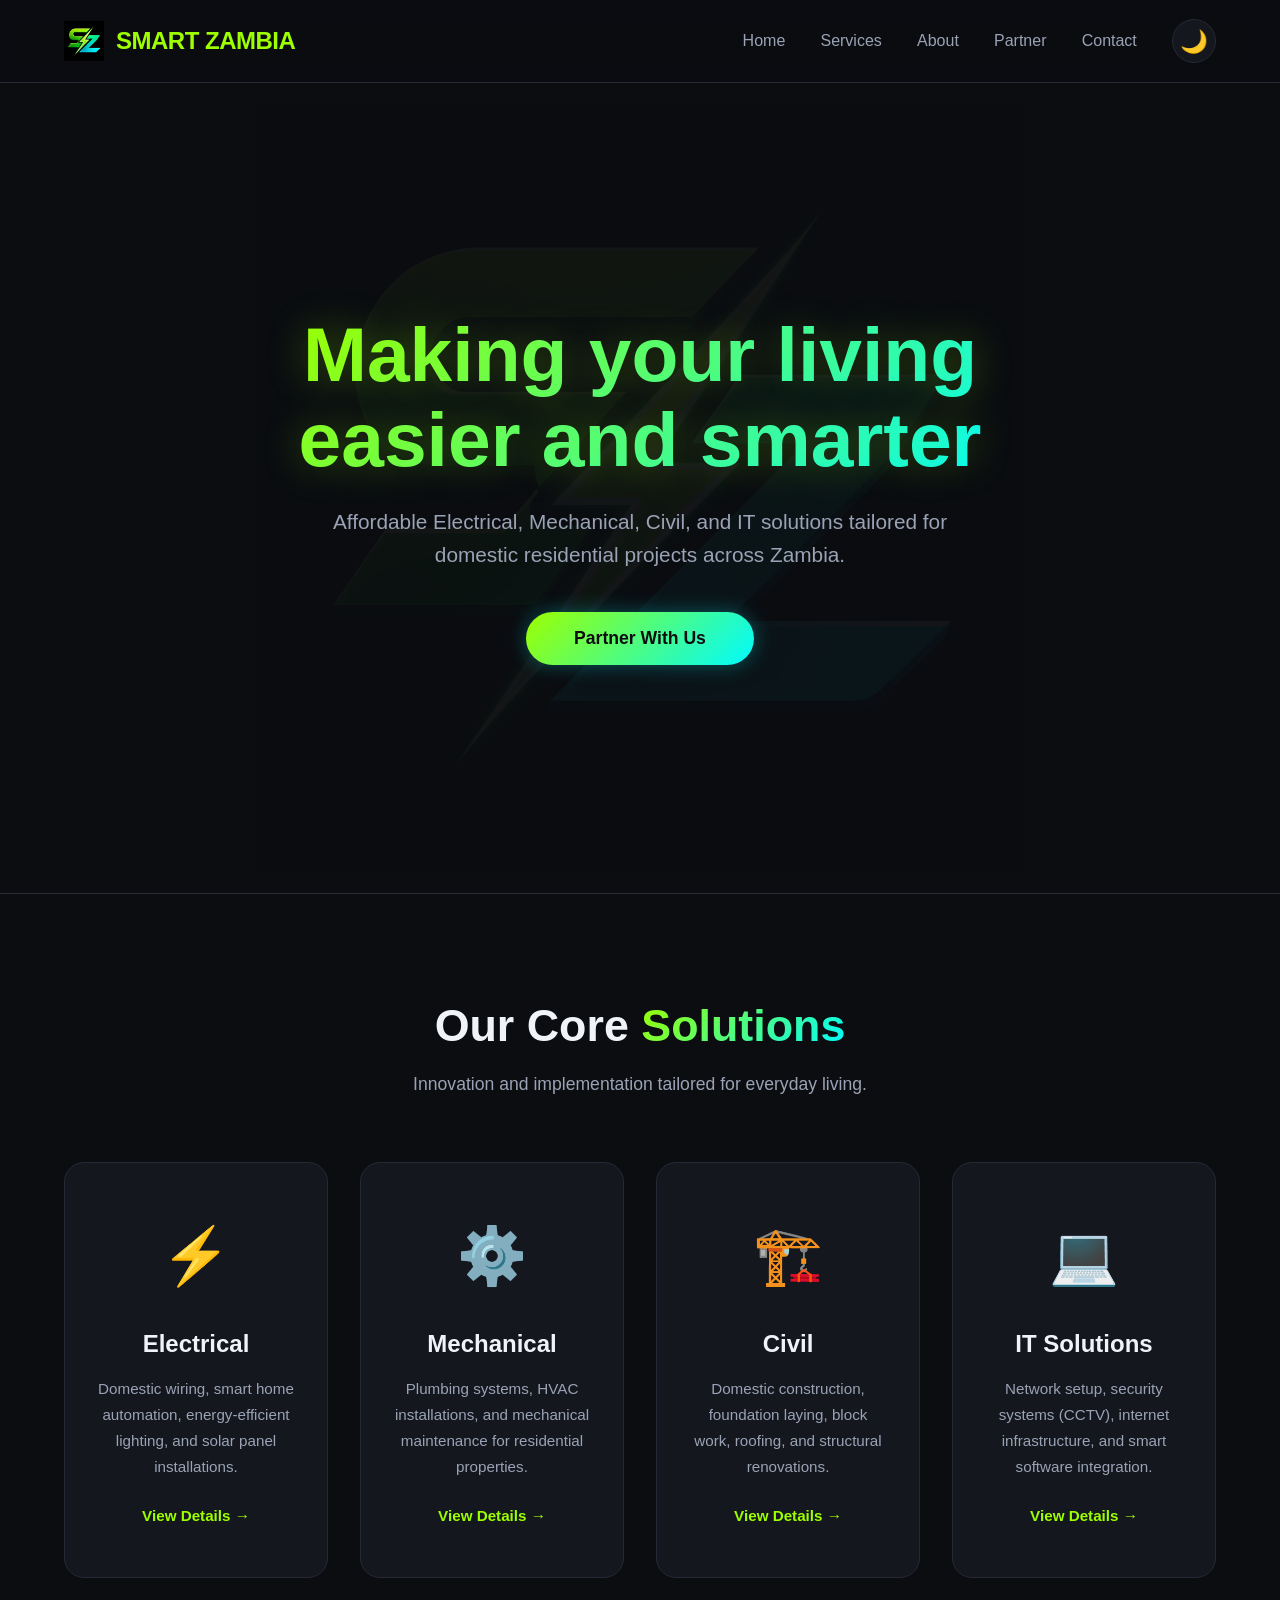
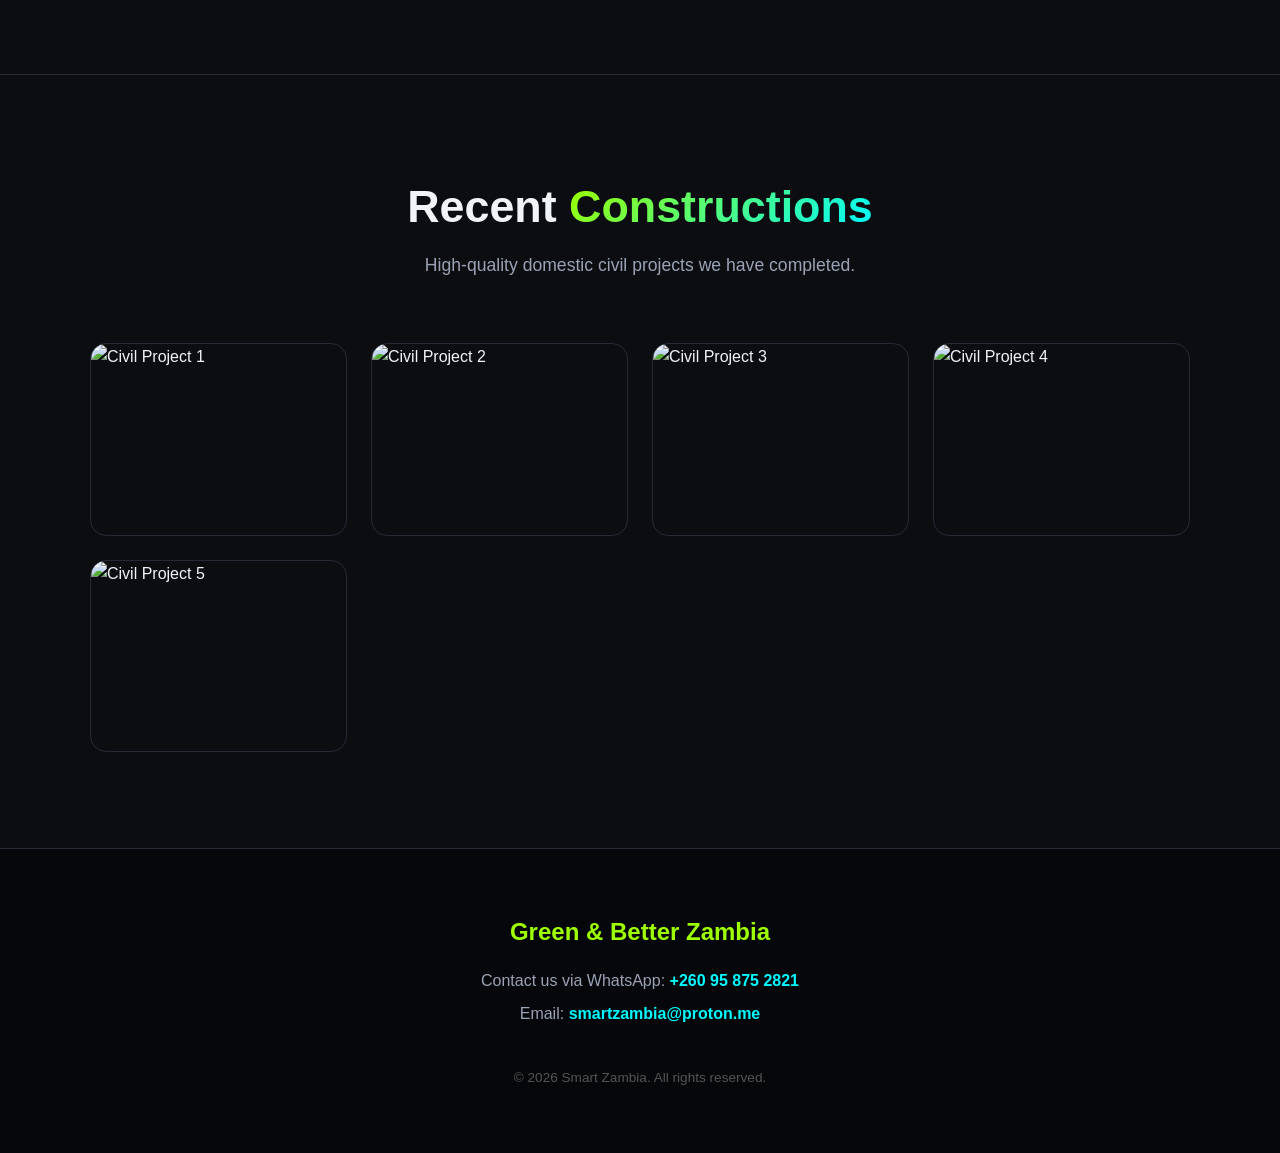
==== commit 79f12111: "Update title and enhance theme toggle functionality" ====
--- a/index.html
+++ b/index.html
@@ -3,165 +3,303 @@
 <head>
     <meta charset="UTF-8">
     <meta name="viewport" content="width=device-width, initial-scale=1.0">
-    <title>Smart Zambia | Making Living Easier</title>
+    <title>Smart Zambia | Engineering the Future</title>
     <style>
-        /* CSS VARIABLES FOR THEME */
+        /* =========================================
+           1. CSS VARIABLES & THEME ENGINE
+           ========================================= */
         :root {
-            /* Dark Mode (Default) */
-            --bg-primary: #0a0a0a;
-            --bg-secondary: #111111;
-            --text-primary: #e0e0e0;
-            --text-secondary: #888888;
-            --border-color: #222222;
-            --card-bg: #121212;
-            --nav-bg: rgba(10, 10, 10, 0.95);
+            /* Core Colors - Dark Mode (Default) */
+            --bg-body: #0b0d11;
+            --bg-card: #14171e;
+            --bg-nav: rgba(11, 13, 17, 0.92);
+            --text-primary: #f0f4f8;
+            --text-secondary: #9aa3b5;
+            --border-color: #252a36;
+            --shadow-color: rgba(0, 0, 0, 0.6);
             
-            /* Accent Colors */
-            --primary-lime: #9dff00;
-            --primary-cyan: #00faff;
-            --glow-color: rgba(0, 250, 255, 0.3);
-        }
-
-        /* Light Mode Classes */
-        body.light-mode {
-            --bg-primary: #f8fafc;
-            --bg-secondary: #ffffff;
-            --text-primary: #1a202c;
-            --text-secondary: #64748b;
-            --border-color: #e2e8f0;
-            --card-bg: #ffffff;
-            --nav-bg: rgba(255, 255, 255, 0.95);
-        }
-
-        /* RESET & BASE STYLES */
-        * { margin: 0; padding: 0; box-sizing: border-box; font-family: 'Segoe UI', Tahoma, Geneva, Verdana, sans-serif; }
-        body { background-color: var(--bg-primary); color: var(--text-primary); scroll-behavior: smooth; transition: background-color 0.3s ease, color 0.3s ease; }
-        a { text-decoration: none; color: inherit; }
-
-        /* NAVIGATION BAR */
-        nav { display: flex; justify-content: space-between; align-items: center; padding: 1.5rem 5%; background: var(--nav-bg); border-bottom: 1px solid var(--border-color); position: sticky; top: 0; z-index: 1000; transition: background 0.3s ease, border 0.3s ease; }
-        .nav-logo { font-size: 1.5rem; font-weight: bold; color: var(--primary-lime); display: flex; align-items: center; gap: 10px; }
-        .nav-logo img { height: 40px; width: auto; }
-        .nav-right { display: flex; align-items: center; gap: 2rem; }
-        .nav-links { display: flex; gap: 2rem; }
-        .nav-links a { font-weight: 500; transition: color 0.3s; }
-        .nav-links a:hover { color: var(--primary-cyan); }
-
-        /* THEME TOGGLE BUTTON */
-        .theme-toggle { background: transparent; border: none; cursor: pointer; font-size: 1.5rem; color: var(--text-primary); transition: transform 0.3s; display: flex; align-items: center; }
-        .theme-toggle:hover { transform: rotate(20deg); }
-
-        /* HERO SECTION */
-        .hero { height: 85vh; display: flex; flex-direction: column; justify-content: center; align-items: center; text-align: center; position: relative; padding: 0 5%; }
-        /* WATERMARK LOGO BACKGROUND */
-        .hero::before { content: ''; position: absolute; top: 0; left: 0; width: 100%; height: 100%; background-image: url('images/logo.png'); background-size: contain; background-repeat: no-repeat; background-position: center; opacity: 0.04; pointer-events: none; z-index: 0; }
-        .hero-content { position: relative; z-index: 1; max-width: 800px; }
-        .hero h1 { font-size: 4rem; font-weight: 700; margin-bottom: 1rem; letter-spacing: -1px; }
-        .hero h1 span { color: var(--primary-lime); }
-        .hero p { font-size: 1.25rem; color: var(--text-secondary); margin-bottom: 2.5rem; line-height: 1.6; }
-        .hero-btn { padding: 14px 40px; background: linear-gradient(135deg, var(--primary-lime), var(--primary-cyan)); color: #000; font-weight: bold; border: none; border-radius: 50px; cursor: pointer; font-size: 1rem; transition: transform 0.2s, box-shadow 0.2s; }
-        .hero-btn:hover { transform: scale(1.05); box-shadow: 0 0 15px var(--glow-color); }
-
-        /* SECTION COMMON STYLES */
-        section { padding: 5rem 5%; }
-        .section-title { text-align: center; font-size: 2.5rem; margin-bottom: 1rem; }
-        .section-title span { color: var(--primary-cyan); }
-        .section-subtitle { text-align: center; color: var(--text-secondary); margin-bottom: 3rem; font-size: 1.1rem; }
-
-        /* SERVICES */
-        #services { background: var(--bg-secondary); border-top: 1px solid var(--border-color); border-bottom: 1px solid var(--border-color); transition: background 0.3s; }
-        .services-grid { display: grid; grid-template-columns: repeat(auto-fit, minmax(220px, 1fr)); gap: 2rem; max-width: 1200px; margin: 0 auto; }
-        .service-card { background: var(--card-bg); border: 1px solid var(--border-color); padding: 2.5rem 1.5rem; text-align: center; border-radius: 12px; transition: all 0.3s ease; }
-        .service-card:hover { border-color: var(--primary-lime); transform: translateY(-5px); box-shadow: 0 10px 20px rgba(0,0,0,0.3); }
-        .service-icon { font-size: 3rem; margin-bottom: 1rem; display: block; }
-        .service-card h4 { margin-bottom: 0.5rem; font-size: 1.2rem; }
-        .service-card p { color: var(--text-secondary); font-size: 0.9rem; line-height: 1.5; }
-
-        /* CIVIL PROJECTS GALLERY */
-        #projects { background: var(--bg-primary); transition: background 0.3s; }
-        .gallery-grid { display: grid; grid-template-columns: repeat(auto-fit, minmax(200px, 1fr)); gap: 1.5rem; max-width: 1000px; margin: 0 auto; }
-        .gallery-item { position: relative; border-radius: 8px; overflow: hidden; border: 1px solid var(--border-color); transition: border 0.3s ease; aspect-ratio: 16/10; background: #1a1a1a; }
-        .gallery-item:hover { border-color: var(--primary-cyan); }
+            /* Brand Accents */
+            --accent-lime: #9dff00;
+            --accent-cyan: #00faff;
+            --accent-gradient: linear-gradient(135deg, var(--accent-lime), var(--accent-cyan));
+            
+            /* Glow Effects */
+            --glow-lime: rgba(157, 255, 0, 0.3);
+            --glow-cyan: rgba(0, 250, 255, 0.3);
+        }
+
+        /* Light Mode Overrides */
+        body.theme-light {
+            --bg-body: #f2f6fc;
+            --bg-card: #ffffff;
+            --bg-nav: rgba(242, 246, 252, 0.95);
+            --text-primary: #131a26;
+            --text-secondary: #516077;
+            --border-color: #dce3ed;
+            --shadow-color: rgba(0, 0, 0, 0.05);
+        }
+
+        /* =========================================
+           2. RESET & ENGINEERED TYPOGRAPHY
+           ========================================= */
+        * { margin: 0; padding: 0; box-sizing: border-box; }
+        html { scroll-behavior: smooth; }
+        body {
+            font-family: 'Inter', -apple-system, BlinkMacSystemFont, "Segoe UI", Roboto, sans-serif;
+            background-color: var(--bg-body);
+            color: var(--text-primary);
+            line-height: 1.6;
+            transition: background-color 0.4s cubic-bezier(0.25, 0.8, 0.25, 1), color 0.3s ease;
+        }
+
+        /* Custom Advanced Scrollbar */
+        ::-webkit-scrollbar { width: 10px; }
+        ::-webkit-scrollbar-track { background: var(--bg-body); border-left: 1px solid var(--border-color); }
+        ::-webkit-scrollbar-thumb { background: var(--accent-gradient); border-radius: 10px; }
+        ::-webkit-scrollbar-thumb:hover { opacity: 0.8; }
+
+        a { text-decoration: none; color: inherit; transition: color 0.3s; }
+        ul { list-style: none; }
+
+        /* =========================================
+           3. NAVIGATION BAR (Sticky Glassmorphism)
+           ========================================= */
+        .navbar {
+            position: sticky; top: 0; z-index: 999;
+            display: flex; justify-content: space-between; align-items: center;
+            padding: 1.2rem 5%; background: var(--bg-nav);
+            backdrop-filter: blur(12px); -webkit-backdrop-filter: blur(12px);
+            border-bottom: 1px solid var(--border-color);
+            transition: background 0.4s ease, border 0.3s ease;
+        }
+        .nav-brand {
+            display: flex; align-items: center; gap: 12px; font-size: 1.5rem; font-weight: 800;
+            color: var(--accent-lime); letter-spacing: -0.5px;
+        }
+        .nav-brand img { height: 40px; width: auto; }
+        .nav-links { display: flex; gap: 2.2rem; align-items: center; }
+        .nav-links a {
+            font-weight: 500; font-size: 1rem; color: var(--text-secondary);
+            position: relative; transition: color 0.3s;
+        }
+        .nav-links a::after {
+            content: ''; position: absolute; bottom: -4px; left: 0; width: 0; height: 2px;
+            background: var(--accent-gradient); transition: width 0.3s ease;
+        }
+        .nav-links a:hover { color: var(--text-primary); }
+        .nav-links a:hover::after { width: 100%; }
+        
+        /* Dark/Light Toggle Button */
+        .theme-toggle {
+            background: var(--bg-card); border: 1px solid var(--border-color);
+            width: 44px; height: 44px; border-radius: 50%; cursor: pointer;
+            display: flex; align-items: center; justify-content: center;
+            font-size: 1.4rem; color: var(--text-primary);
+            transition: all 0.3s cubic-bezier(0.175, 0.885, 0.32, 1.275);
+        }
+        .theme-toggle:hover { transform: rotate(30deg) scale(1.1); border-color: var(--accent-cyan); box-shadow: 0 0 15px var(--glow-cyan); }
+
+        /* =========================================
+           4. HERO SECTION (Watermark & Glow)
+           ========================================= */
+        .hero {
+            min-height: 90vh; display: flex; flex-direction: column; justify-content: center; align-items: center;
+            text-align: center; padding: 2rem 5%; position: relative; overflow: hidden;
+        }
+        /* The Logo Watermark Engine */
+        .hero::before {
+            content: ''; position: absolute; top: 0; left: 0; width: 100%; height: 100%;
+            background-image: url('images/logo.png'); background-size: 60%; background-repeat: no-repeat;
+            background-position: center; opacity: 0.035; pointer-events: none; z-index: 0;
+            animation: slowFloat 20s infinite alternate ease-in-out;
+        }
+        @keyframes slowFloat {
+            0% { transform: scale(1) rotate(0deg); }
+            100% { transform: scale(1.1) rotate(3deg); }
+        }
+        .hero-content {
+            position: relative; z-index: 1; max-width: 900px;
+            animation: fadeUp 1s cubic-bezier(0.19, 1, 0.22, 1) forwards;
+        }
+        @keyframes fadeUp { from { opacity: 0; transform: translateY(30px); } to { opacity: 1; transform: translateY(0); } }
+
+        .hero h1 {
+            font-size: clamp(3rem, 6vw, 5rem); font-weight: 900; line-height: 1.1; margin-bottom: 1.5rem;
+            background: var(--accent-gradient); -webkit-background-clip: text; -webkit-text-fill-color: transparent;
+            background-clip: text; text-shadow: 0 0 40px var(--glow-lime);
+        }
+        .hero p {
+            font-size: 1.3rem; color: var(--text-secondary); max-width: 700px; margin: 0 auto 2.5rem auto;
+            -webkit-text-fill-color: var(--text-secondary); /* Reset for p */
+        }
+        .btn-primary {
+            display: inline-block; padding: 16px 48px; border-radius: 50px; font-weight: 700; font-size: 1.1rem;
+            background: var(--accent-gradient); color: #0b0d11; border: none; cursor: pointer;
+            transition: all 0.3s ease; position: relative; overflow: hidden;
+            box-shadow: 0 0 20px var(--glow-cyan);
+        }
+        .btn-primary:hover {
+            transform: translateY(-3px) scale(1.02); box-shadow: 0 0 40px var(--glow-lime);
+        }
+
+        /* =========================================
+           5. SERVICE PREVIEW SECTION (Index Home)
+           ========================================= */
+        .services-preview {
+            padding: 6rem 5%; background: var(--bg-body); border-top: 1px solid var(--border-color);
+            border-bottom: 1px solid var(--border-color);
+        }
+        .section-header { text-align: center; margin-bottom: 4rem; }
+        .section-header h2 { font-size: 2.8rem; font-weight: 800; margin-bottom: 0.5rem; }
+        .section-header h2 span { background: var(--accent-gradient); -webkit-background-clip: text; -webkit-text-fill-color: transparent; }
+        .section-header p { color: var(--text-secondary); font-size: 1.1rem; }
+
+        .services-grid {
+            display: grid; grid-template-columns: repeat(auto-fit, minmax(260px, 1fr)); gap: 2rem;
+            max-width: 1200px; margin: 0 auto;
+        }
+        .service-card {
+            background: var(--bg-card); border: 1px solid var(--border-color);
+            padding: 3rem 2rem; border-radius: 20px; text-align: center;
+            transition: all 0.4s cubic-bezier(0.175, 0.885, 0.32, 1.275);
+            position: relative; overflow: hidden;
+        }
+        .service-card::before {
+            content: ''; position: absolute; top: 0; left: 0; width: 100%; height: 4px;
+            background: var(--accent-gradient); transform: scaleX(0); transform-origin: left;
+            transition: transform 0.4s ease;
+        }
+        .service-card:hover { transform: translateY(-10px); border-color: var(--accent-cyan); box-shadow: 0 20px 40px var(--shadow-color); }
+        .service-card:hover::before { transform: scaleX(1); }
+        .service-icon { font-size: 3.5rem; display: block; margin-bottom: 1.5rem; }
+        .service-card h3 { font-size: 1.5rem; margin-bottom: 0.8rem; }
+        .service-card p { color: var(--text-secondary); font-size: 0.95rem; margin-bottom: 1.5rem; line-height: 1.7; }
+        .service-link { color: var(--accent-lime); font-weight: 600; font-size: 0.95rem; display: inline-flex; align-items: center; gap: 5px; }
+        .service-link:hover { color: var(--accent-cyan); gap: 12px; }
+
+        /* =========================================
+           6. CIVIL PROJECT GALLERY (Domestic)
+           ========================================= */
+        .projects-gallery {
+            padding: 6rem 5%; background: var(--bg-body);
+        }
+        .gallery-grid {
+            display: grid; grid-template-columns: repeat(auto-fill, minmax(220px, 1fr)); gap: 1.5rem;
+            max-width: 1100px; margin: 2rem auto 0 auto;
+        }
+        .gallery-item {
+            border-radius: 16px; overflow: hidden; position: relative;
+            aspect-ratio: 4/3; border: 1px solid var(--border-color);
+            transition: transform 0.4s ease, border 0.3s ease;
+        }
+        .gallery-item:hover { transform: scale(1.03); border-color: var(--accent-lime); }
         .gallery-item img { width: 100%; height: 100%; object-fit: cover; display: block; }
 
-        /* FOOTER */
-        footer { background: #050505; padding: 3rem 5%; border-top: 1px solid var(--border-color); text-align: center; transition: background 0.3s; }
-        body.light-mode footer { background: #f1f5f9; }
-        .footer-info p { margin: 0.5rem 0; color: var(--text-secondary); }
-        .footer-info a { color: var(--primary-lime); font-weight: 500; transition: color 0.3s; }
-        .footer-info a:hover { color: var(--primary-cyan); }
-        .copyright { margin-top: 2rem; color: #444; font-size: 0.8rem; }
-        body.light-mode .copyright { color: #94a3b8; }
-
-        /* RESPONSIVE */
+        /* =========================================
+           7. ENGINEERED FOOTER
+           ========================================= */
+        footer {
+            background: #05070a; padding: 4rem 5%; border-top: 1px solid var(--border-color);
+            text-align: center; transition: background 0.3s;
+        }
+        body.theme-light footer { background: #e2e8f0; }
+        .footer-content h3 { color: var(--accent-lime); font-size: 1.5rem; margin-bottom: 1rem; }
+        .footer-content p { color: var(--text-secondary); margin-bottom: 0.5rem; }
+        .footer-content a { color: var(--accent-cyan); font-weight: 600; }
+        .footer-content a:hover { color: var(--accent-lime); }
+        .copyright { margin-top: 2.5rem; color: #555; font-size: 0.85rem; }
+        body.theme-light .copyright { color: #94a3b8; }
+
+        /* =========================================
+           8. RESPONSIVE ENGINEERING
+           ========================================= */
+        @media (max-width: 992px) {
+            .nav-links { gap: 1.5rem; }
+        }
         @media (max-width: 768px) {
+            .navbar { padding: 1rem 5%; }
             .nav-links { gap: 1rem; font-size: 0.9rem; }
-            .nav-right { gap: 1rem; }
-            .hero h1 { font-size: 2.5rem; }
+            .nav-brand { font-size: 1.1rem; gap: 8px; }
+            .nav-brand img { height: 30px; }
+            .hero h1 { font-size: 2.8rem; }
+            .hero p { font-size: 1.1rem; }
+        }
+        @media (max-width: 480px) {
+            .nav-links { display: none; /* In real advanced build we'd put a burger menu here */ }
+            .hero h1 { font-size: 2.2rem; }
+            .services-grid { grid-template-columns: 1fr; }
+            .gallery-grid { grid-template-columns: 1fr 1fr; }
         }
     </style>
 </head>
 <body>
 
     <!-- NAVIGATION -->
-    <nav>
-        <div class="nav-logo">
+    <nav class="navbar">
+        <div class="nav-brand">
             <img src="images/logo.png" alt="Smart Zambia Logo"> 
             SMART ZAMBIA
         </div>
-        <div class="nav-right">
-            <div class="nav-links">
-                <a href="#home">Home</a>
-                <a href="about.html">About</a>
-                <a href="partner.html">Partner</a>
-                <a href="contact.html">Contact</a>
-            </div>
-            <!-- THEME TOGGLE BUTTON -->
-            <button class="theme-toggle" id="themeToggle" aria-label="Toggle Theme">🌙</button>
+        <div class="nav-links">
+            <a href="index.html">Home</a>
+            <a href="services.html">Services</a>
+            <a href="about.html">About</a>
+            <a href="partner.html">Partner</a>
+            <a href="contact.html">Contact</a>
+            <!-- Theme Toggle -->
+            <button class="theme-toggle" id="themeToggle" aria-label="Toggle theme">🌙</button>
         </div>
     </nav>
 
     <!-- HERO -->
-    <section id="home" class="hero">
+    <section class="hero">
         <div class="hero-content">
-            <h1>Making your living <br><span>easier and smarter</span></h1>
+            <h1>Making your living<br>easier and smarter</h1>
             <p>Affordable Electrical, Mechanical, Civil, and IT solutions tailored for domestic residential projects across Zambia.</p>
-            <a href="partner.html"><button class="hero-btn">Partner With Us</button></a>
+            <a href="partner.html"><button class="btn-primary">Partner With Us</button></a>
         </div>
     </section>
 
-    <!-- SERVICES -->
-    <section id="services">
-        <h2 class="section-title">Our Core <span>Solutions</span></h2>
-        <p class="section-subtitle">Innovation and implementation tailored for you.</p>
+    <!-- SERVICES PREVIEW -->
+    <section class="services-preview" id="services">
+        <div class="section-header">
+            <h2>Our Core <span>Solutions</span></h2>
+            <p>Innovation and implementation tailored for everyday living.</p>
+        </div>
         <div class="services-grid">
             <div class="service-card">
                 <span class="service-icon">⚡</span>
-                <h4>Electrical</h4>
+                <h3>Electrical</h3>
                 <p>Domestic wiring, smart home automation, energy-efficient lighting, and solar panel installations.</p>
+                <a href="services.html" class="service-link">View Details →</a>
             </div>
             <div class="service-card">
                 <span class="service-icon">⚙️</span>
-                <h4>Mechanical</h4>
+                <h3>Mechanical</h3>
                 <p>Plumbing systems, HVAC installations, and mechanical maintenance for residential properties.</p>
+                <a href="services.html" class="service-link">View Details →</a>
             </div>
             <div class="service-card">
                 <span class="service-icon">🏗️</span>
-                <h4>Civil</h4>
+                <h3>Civil</h3>
                 <p>Domestic construction, foundation laying, block work, roofing, and structural renovations.</p>
+                <a href="services.html" class="service-link">View Details →</a>
             </div>
             <div class="service-card">
                 <span class="service-icon">💻</span>
-                <h4>IT Solutions</h4>
+                <h3>IT Solutions</h3>
                 <p>Network setup, security systems (CCTV), internet infrastructure, and smart software integration.</p>
+                <a href="services.html" class="service-link">View Details →</a>
             </div>
         </div>
     </section>
 
-    <!-- CIVIL PROJECTS GALLERY -->
-    <section id="projects">
-        <h2 class="section-title">Recent <span>Constructions</span></h2>
-        <p class="section-subtitle">High-quality domestic civil projects we have completed.</p>
+    <!-- PROJECTS GALLERY -->
+    <section class="projects-gallery" id="projects">
+        <div class="section-header">
+            <h2>Recent <span>Constructions</span></h2>
+            <p>High-quality domestic civil projects we have completed.</p>
+        </div>
         <div class="gallery-grid">
             <div class="gallery-item"><img src="images/civil1.jpg" alt="Civil Project 1"></div>
             <div class="gallery-item"><img src="images/civil2.jpg" alt="Civil Project 2"></div>
@@ -173,7 +311,8 @@
 
     <!-- FOOTER -->
     <footer>
-        <div class="footer-info">
+        <div class="footer-content">
+            <h3>Green & Better Zambia</h3>
             <p>Contact us via WhatsApp: <a href="https://wa.me/260958752821">+260 95 875 2821</a></p>
             <p>Email: <a href="mailto:smartzambia@proton.me">smartzambia@proton.me</a></p>
             <div class="copyright">
@@ -182,28 +321,29 @@
         </div>
     </footer>
 
-    <!-- JAVASCRIPT: THEME TOGGLE -->
+    <!-- ENGINEERED JAVASCRIPT FOR THEME PERSISTENCE -->
     <script>
         const toggleBtn = document.getElementById('themeToggle');
         const body = document.body;
 
-        // Check for saved theme preference in LocalStorage
-        if(localStorage.getItem('theme') === 'light') {
-            body.classList.add('light-mode');
+        // 1. Load preferred theme from LocalStorage
+        if(localStorage.getItem('siteTheme') === 'light') {
+            body.classList.add('theme-light');
             toggleBtn.textContent = '☀️';
         } else {
             toggleBtn.textContent = '🌙';
         }
 
+        // 2. Handle toggle click
         toggleBtn.addEventListener('click', () => {
-            body.classList.toggle('light-mode');
+            body.classList.toggle('theme-light');
             
-            // Save preference and change icon
-            if(body.classList.contains('light-mode')) {
-                localStorage.setItem('theme', 'light');
+            // 3. Save state and update icon
+            if(body.classList.contains('theme-light')) {
+                localStorage.setItem('siteTheme', 'light');
                 toggleBtn.textContent = '☀️';
             } else {
-                localStorage.setItem('theme', 'dark');
+                localStorage.setItem('siteTheme', 'dark');
                 toggleBtn.textContent = '🌙';
             }
         });
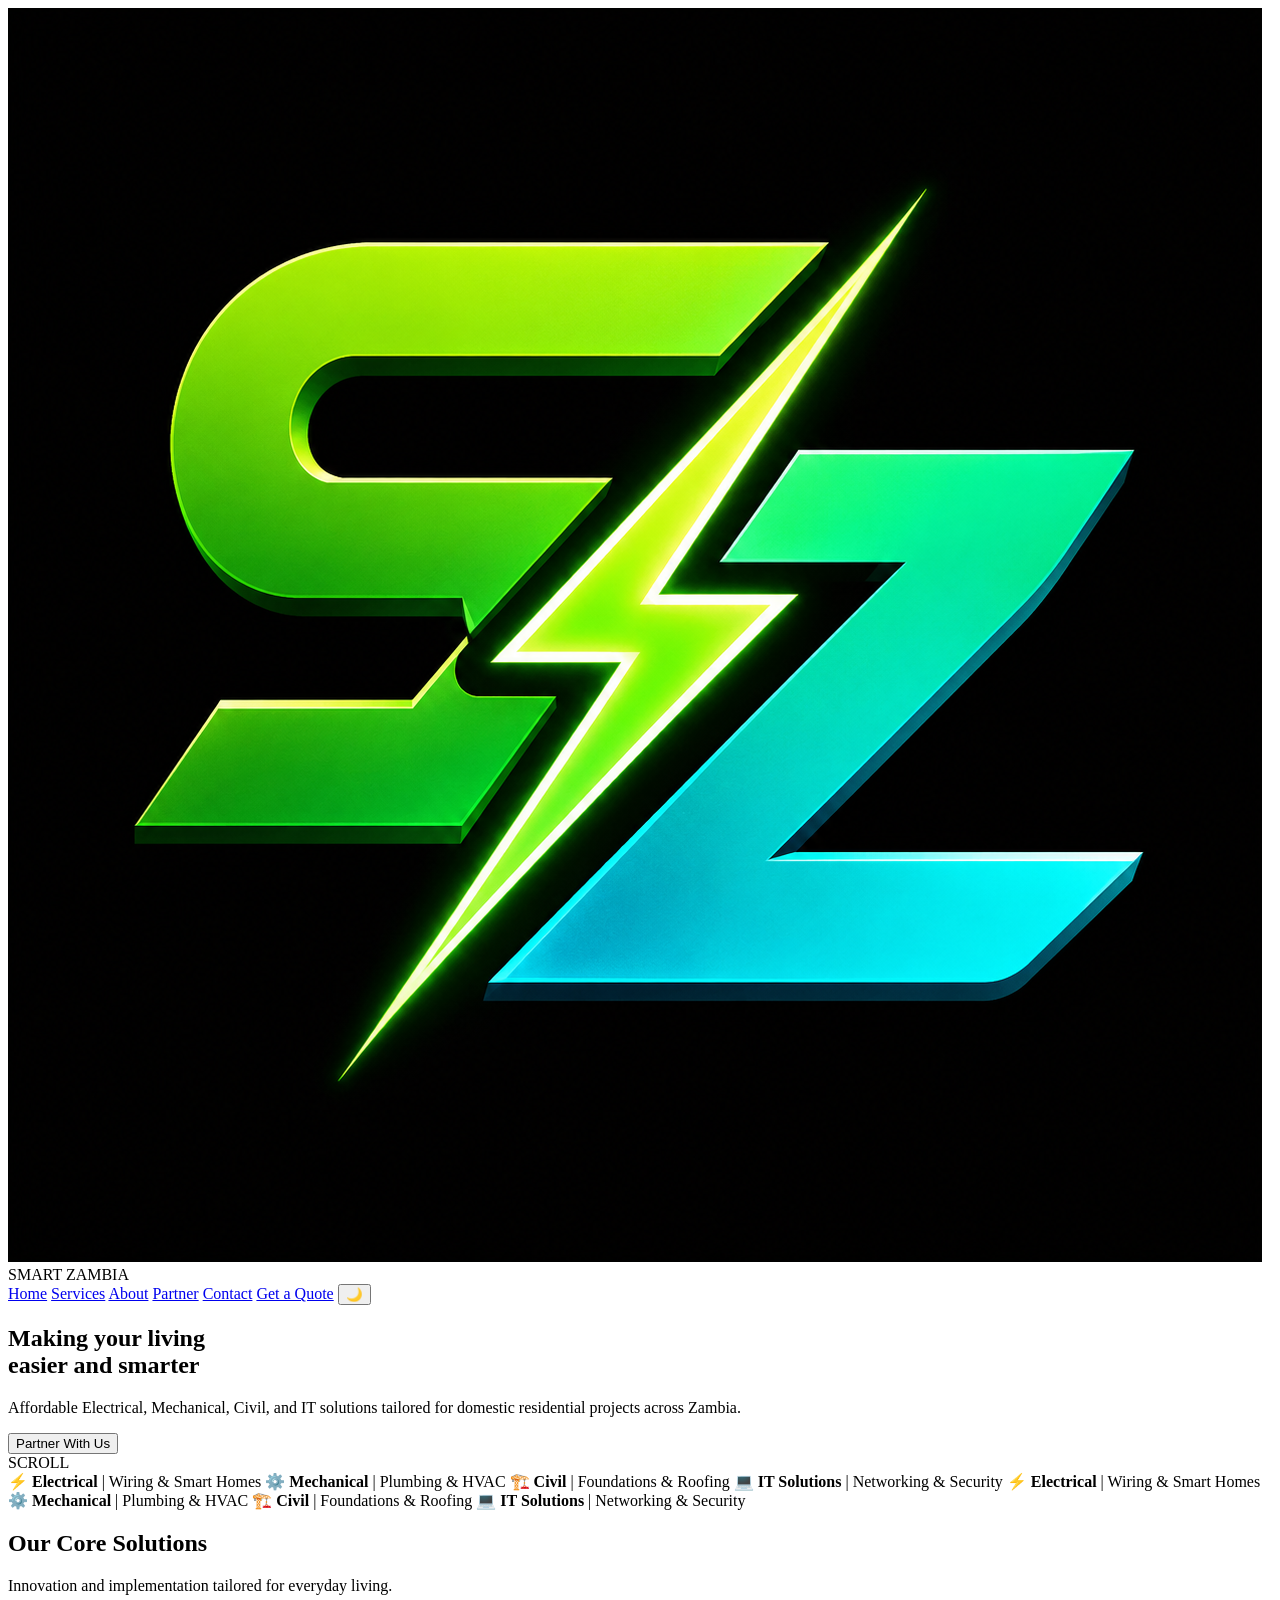
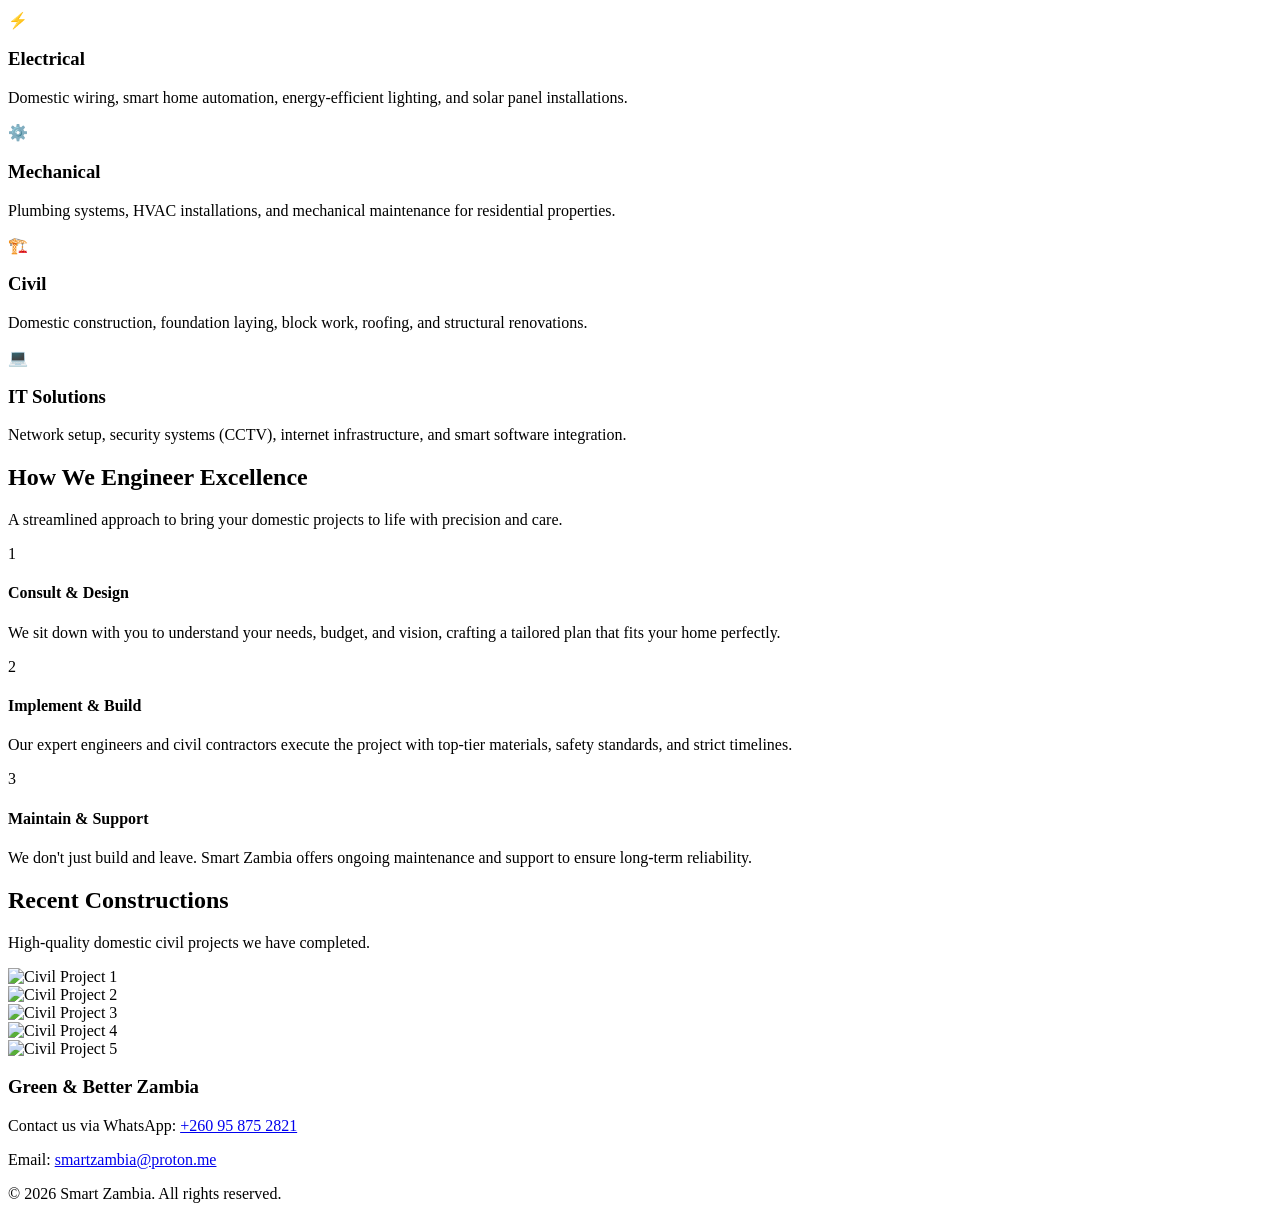
==== commit e36b48e9: "Update index.html" ====
--- a/index.html
+++ b/index.html
@@ -4,233 +4,7 @@
     <meta charset="UTF-8">
     <meta name="viewport" content="width=device-width, initial-scale=1.0">
     <title>Smart Zambia | Engineering the Future</title>
-    <style>
-        /* =========================================
-           1. CSS VARIABLES & THEME ENGINE
-           ========================================= */
-        :root {
-            /* Core Colors - Dark Mode (Default) */
-            --bg-body: #0b0d11;
-            --bg-card: #14171e;
-            --bg-nav: rgba(11, 13, 17, 0.92);
-            --text-primary: #f0f4f8;
-            --text-secondary: #9aa3b5;
-            --border-color: #252a36;
-            --shadow-color: rgba(0, 0, 0, 0.6);
-            
-            /* Brand Accents */
-            --accent-lime: #9dff00;
-            --accent-cyan: #00faff;
-            --accent-gradient: linear-gradient(135deg, var(--accent-lime), var(--accent-cyan));
-            
-            /* Glow Effects */
-            --glow-lime: rgba(157, 255, 0, 0.3);
-            --glow-cyan: rgba(0, 250, 255, 0.3);
-        }
-
-        /* Light Mode Overrides */
-        body.theme-light {
-            --bg-body: #f2f6fc;
-            --bg-card: #ffffff;
-            --bg-nav: rgba(242, 246, 252, 0.95);
-            --text-primary: #131a26;
-            --text-secondary: #516077;
-            --border-color: #dce3ed;
-            --shadow-color: rgba(0, 0, 0, 0.05);
-        }
-
-        /* =========================================
-           2. RESET & ENGINEERED TYPOGRAPHY
-           ========================================= */
-        * { margin: 0; padding: 0; box-sizing: border-box; }
-        html { scroll-behavior: smooth; }
-        body {
-            font-family: 'Inter', -apple-system, BlinkMacSystemFont, "Segoe UI", Roboto, sans-serif;
-            background-color: var(--bg-body);
-            color: var(--text-primary);
-            line-height: 1.6;
-            transition: background-color 0.4s cubic-bezier(0.25, 0.8, 0.25, 1), color 0.3s ease;
-        }
-
-        /* Custom Advanced Scrollbar */
-        ::-webkit-scrollbar { width: 10px; }
-        ::-webkit-scrollbar-track { background: var(--bg-body); border-left: 1px solid var(--border-color); }
-        ::-webkit-scrollbar-thumb { background: var(--accent-gradient); border-radius: 10px; }
-        ::-webkit-scrollbar-thumb:hover { opacity: 0.8; }
-
-        a { text-decoration: none; color: inherit; transition: color 0.3s; }
-        ul { list-style: none; }
-
-        /* =========================================
-           3. NAVIGATION BAR (Sticky Glassmorphism)
-           ========================================= */
-        .navbar {
-            position: sticky; top: 0; z-index: 999;
-            display: flex; justify-content: space-between; align-items: center;
-            padding: 1.2rem 5%; background: var(--bg-nav);
-            backdrop-filter: blur(12px); -webkit-backdrop-filter: blur(12px);
-            border-bottom: 1px solid var(--border-color);
-            transition: background 0.4s ease, border 0.3s ease;
-        }
-        .nav-brand {
-            display: flex; align-items: center; gap: 12px; font-size: 1.5rem; font-weight: 800;
-            color: var(--accent-lime); letter-spacing: -0.5px;
-        }
-        .nav-brand img { height: 40px; width: auto; }
-        .nav-links { display: flex; gap: 2.2rem; align-items: center; }
-        .nav-links a {
-            font-weight: 500; font-size: 1rem; color: var(--text-secondary);
-            position: relative; transition: color 0.3s;
-        }
-        .nav-links a::after {
-            content: ''; position: absolute; bottom: -4px; left: 0; width: 0; height: 2px;
-            background: var(--accent-gradient); transition: width 0.3s ease;
-        }
-        .nav-links a:hover { color: var(--text-primary); }
-        .nav-links a:hover::after { width: 100%; }
-        
-        /* Dark/Light Toggle Button */
-        .theme-toggle {
-            background: var(--bg-card); border: 1px solid var(--border-color);
-            width: 44px; height: 44px; border-radius: 50%; cursor: pointer;
-            display: flex; align-items: center; justify-content: center;
-            font-size: 1.4rem; color: var(--text-primary);
-            transition: all 0.3s cubic-bezier(0.175, 0.885, 0.32, 1.275);
-        }
-        .theme-toggle:hover { transform: rotate(30deg) scale(1.1); border-color: var(--accent-cyan); box-shadow: 0 0 15px var(--glow-cyan); }
-
-        /* =========================================
-           4. HERO SECTION (Watermark & Glow)
-           ========================================= */
-        .hero {
-            min-height: 90vh; display: flex; flex-direction: column; justify-content: center; align-items: center;
-            text-align: center; padding: 2rem 5%; position: relative; overflow: hidden;
-        }
-        /* The Logo Watermark Engine */
-        .hero::before {
-            content: ''; position: absolute; top: 0; left: 0; width: 100%; height: 100%;
-            background-image: url('images/logo.png'); background-size: 60%; background-repeat: no-repeat;
-            background-position: center; opacity: 0.035; pointer-events: none; z-index: 0;
-            animation: slowFloat 20s infinite alternate ease-in-out;
-        }
-        @keyframes slowFloat {
-            0% { transform: scale(1) rotate(0deg); }
-            100% { transform: scale(1.1) rotate(3deg); }
-        }
-        .hero-content {
-            position: relative; z-index: 1; max-width: 900px;
-            animation: fadeUp 1s cubic-bezier(0.19, 1, 0.22, 1) forwards;
-        }
-        @keyframes fadeUp { from { opacity: 0; transform: translateY(30px); } to { opacity: 1; transform: translateY(0); } }
-
-        .hero h1 {
-            font-size: clamp(3rem, 6vw, 5rem); font-weight: 900; line-height: 1.1; margin-bottom: 1.5rem;
-            background: var(--accent-gradient); -webkit-background-clip: text; -webkit-text-fill-color: transparent;
-            background-clip: text; text-shadow: 0 0 40px var(--glow-lime);
-        }
-        .hero p {
-            font-size: 1.3rem; color: var(--text-secondary); max-width: 700px; margin: 0 auto 2.5rem auto;
-            -webkit-text-fill-color: var(--text-secondary); /* Reset for p */
-        }
-        .btn-primary {
-            display: inline-block; padding: 16px 48px; border-radius: 50px; font-weight: 700; font-size: 1.1rem;
-            background: var(--accent-gradient); color: #0b0d11; border: none; cursor: pointer;
-            transition: all 0.3s ease; position: relative; overflow: hidden;
-            box-shadow: 0 0 20px var(--glow-cyan);
-        }
-        .btn-primary:hover {
-            transform: translateY(-3px) scale(1.02); box-shadow: 0 0 40px var(--glow-lime);
-        }
-
-        /* =========================================
-           5. SERVICE PREVIEW SECTION (Index Home)
-           ========================================= */
-        .services-preview {
-            padding: 6rem 5%; background: var(--bg-body); border-top: 1px solid var(--border-color);
-            border-bottom: 1px solid var(--border-color);
-        }
-        .section-header { text-align: center; margin-bottom: 4rem; }
-        .section-header h2 { font-size: 2.8rem; font-weight: 800; margin-bottom: 0.5rem; }
-        .section-header h2 span { background: var(--accent-gradient); -webkit-background-clip: text; -webkit-text-fill-color: transparent; }
-        .section-header p { color: var(--text-secondary); font-size: 1.1rem; }
-
-        .services-grid {
-            display: grid; grid-template-columns: repeat(auto-fit, minmax(260px, 1fr)); gap: 2rem;
-            max-width: 1200px; margin: 0 auto;
-        }
-        .service-card {
-            background: var(--bg-card); border: 1px solid var(--border-color);
-            padding: 3rem 2rem; border-radius: 20px; text-align: center;
-            transition: all 0.4s cubic-bezier(0.175, 0.885, 0.32, 1.275);
-            position: relative; overflow: hidden;
-        }
-        .service-card::before {
-            content: ''; position: absolute; top: 0; left: 0; width: 100%; height: 4px;
-            background: var(--accent-gradient); transform: scaleX(0); transform-origin: left;
-            transition: transform 0.4s ease;
-        }
-        .service-card:hover { transform: translateY(-10px); border-color: var(--accent-cyan); box-shadow: 0 20px 40px var(--shadow-color); }
-        .service-card:hover::before { transform: scaleX(1); }
-        .service-icon { font-size: 3.5rem; display: block; margin-bottom: 1.5rem; }
-        .service-card h3 { font-size: 1.5rem; margin-bottom: 0.8rem; }
-        .service-card p { color: var(--text-secondary); font-size: 0.95rem; margin-bottom: 1.5rem; line-height: 1.7; }
-        .service-link { color: var(--accent-lime); font-weight: 600; font-size: 0.95rem; display: inline-flex; align-items: center; gap: 5px; }
-        .service-link:hover { color: var(--accent-cyan); gap: 12px; }
-
-        /* =========================================
-           6. CIVIL PROJECT GALLERY (Domestic)
-           ========================================= */
-        .projects-gallery {
-            padding: 6rem 5%; background: var(--bg-body);
-        }
-        .gallery-grid {
-            display: grid; grid-template-columns: repeat(auto-fill, minmax(220px, 1fr)); gap: 1.5rem;
-            max-width: 1100px; margin: 2rem auto 0 auto;
-        }
-        .gallery-item {
-            border-radius: 16px; overflow: hidden; position: relative;
-            aspect-ratio: 4/3; border: 1px solid var(--border-color);
-            transition: transform 0.4s ease, border 0.3s ease;
-        }
-        .gallery-item:hover { transform: scale(1.03); border-color: var(--accent-lime); }
-        .gallery-item img { width: 100%; height: 100%; object-fit: cover; display: block; }
-
-        /* =========================================
-           7. ENGINEERED FOOTER
-           ========================================= */
-        footer {
-            background: #05070a; padding: 4rem 5%; border-top: 1px solid var(--border-color);
-            text-align: center; transition: background 0.3s;
-        }
-        body.theme-light footer { background: #e2e8f0; }
-        .footer-content h3 { color: var(--accent-lime); font-size: 1.5rem; margin-bottom: 1rem; }
-        .footer-content p { color: var(--text-secondary); margin-bottom: 0.5rem; }
-        .footer-content a { color: var(--accent-cyan); font-weight: 600; }
-        .footer-content a:hover { color: var(--accent-lime); }
-        .copyright { margin-top: 2.5rem; color: #555; font-size: 0.85rem; }
-        body.theme-light .copyright { color: #94a3b8; }
-
-        /* =========================================
-           8. RESPONSIVE ENGINEERING
-           ========================================= */
-        @media (max-width: 992px) {
-            .nav-links { gap: 1.5rem; }
-        }
-        @media (max-width: 768px) {
-            .navbar { padding: 1rem 5%; }
-            .nav-links { gap: 1rem; font-size: 0.9rem; }
-            .nav-brand { font-size: 1.1rem; gap: 8px; }
-            .nav-brand img { height: 30px; }
-            .hero h1 { font-size: 2.8rem; }
-            .hero p { font-size: 1.1rem; }
-        }
-        @media (max-width: 480px) {
-            .nav-links { display: none; /* In real advanced build we'd put a burger menu here */ }
-            .hero h1 { font-size: 2.2rem; }
-            .services-grid { grid-template-columns: 1fr; }
-            .gallery-grid { grid-template-columns: 1fr 1fr; }
-        }
-    </style>
+    <link rel="stylesheet" href="styles.css">
 </head>
 <body>
 
@@ -241,65 +15,104 @@
             SMART ZAMBIA
         </div>
         <div class="nav-links">
-            <a href="index.html">Home</a>
+            <a href="index.html" class="active">Home</a>
             <a href="services.html">Services</a>
             <a href="about.html">About</a>
             <a href="partner.html">Partner</a>
             <a href="contact.html">Contact</a>
-            <!-- Theme Toggle -->
+            <a href="contact.html" class="nav-cta">Get a Quote</a>
             <button class="theme-toggle" id="themeToggle" aria-label="Toggle theme">🌙</button>
         </div>
     </nav>
 
-    <!-- HERO -->
+    <!-- PROFESSIONAL HERO SECTION -->
     <section class="hero">
+        <!-- Floating Design Elements -->
+        <div class="hero-orb-1"></div>
+        <div class="hero-orb-2"></div>
+        
         <div class="hero-content">
-            <h1>Making your living<br>easier and smarter</h1>
+            <h1 class="gradient-text">Making your living<br>easier and smarter</h1>
             <p>Affordable Electrical, Mechanical, Civil, and IT solutions tailored for domestic residential projects across Zambia.</p>
             <a href="partner.html"><button class="btn-primary">Partner With Us</button></a>
         </div>
+
+        <!-- Bouncing Disappearing Scroll Indicator -->
+        <div class="scroll-indicator">
+            SCROLL
+            <div class="scroll-chevron"></div>
+        </div>
     </section>
 
+    <!-- SCROLLING MARQUEE (Big Company Professionalism) -->
+    <div class="marquee-container">
+        <div class="marquee-track">
+            <span><strong>⚡ Electrical</strong> | Wiring & Smart Homes</span>
+            <span><strong>⚙️ Mechanical</strong> | Plumbing & HVAC</span>
+            <span><strong>🏗️ Civil</strong> | Foundations & Roofing</span>
+            <span><strong>💻 IT Solutions</strong> | Networking & Security</span>
+            <span><strong>⚡ Electrical</strong> | Wiring & Smart Homes</span>
+            <span><strong>⚙️ Mechanical</strong> | Plumbing & HVAC</span>
+            <span><strong>🏗️ Civil</strong> | Foundations & Roofing</span>
+            <span><strong>💻 IT Solutions</strong> | Networking & Security</span>
+        </div>
+    </div>
+
     <!-- SERVICES PREVIEW -->
-    <section class="services-preview" id="services">
-        <div class="section-header">
-            <h2>Our Core <span>Solutions</span></h2>
-            <p>Innovation and implementation tailored for everyday living.</p>
-        </div>
+    <section id="services">
+        <h2 class="section-title">Our Core <span class="gradient-text">Solutions</span></h2>
+        <p class="section-desc">Innovation and implementation tailored for everyday living.</p>
         <div class="services-grid">
             <div class="service-card">
                 <span class="service-icon">⚡</span>
                 <h3>Electrical</h3>
                 <p>Domestic wiring, smart home automation, energy-efficient lighting, and solar panel installations.</p>
-                <a href="services.html" class="service-link">View Details →</a>
             </div>
             <div class="service-card">
                 <span class="service-icon">⚙️</span>
                 <h3>Mechanical</h3>
                 <p>Plumbing systems, HVAC installations, and mechanical maintenance for residential properties.</p>
-                <a href="services.html" class="service-link">View Details →</a>
             </div>
             <div class="service-card">
                 <span class="service-icon">🏗️</span>
                 <h3>Civil</h3>
                 <p>Domestic construction, foundation laying, block work, roofing, and structural renovations.</p>
-                <a href="services.html" class="service-link">View Details →</a>
             </div>
             <div class="service-card">
                 <span class="service-icon">💻</span>
                 <h3>IT Solutions</h3>
                 <p>Network setup, security systems (CCTV), internet infrastructure, and smart software integration.</p>
-                <a href="services.html" class="service-link">View Details →</a>
             </div>
         </div>
     </section>
 
-    <!-- PROJECTS GALLERY -->
-    <section class="projects-gallery" id="projects">
-        <div class="section-header">
-            <h2>Recent <span>Constructions</span></h2>
-            <p>High-quality domestic civil projects we have completed.</p>
+    <!-- HOW WE WORK (Professional Process) -->
+    <section id="process">
+        <h2 class="section-title">How We <span class="gradient-text">Engineer Excellence</span></h2>
+        <p class="section-desc">A streamlined approach to bring your domestic projects to life with precision and care.</p>
+        <div class="process-grid">
+            <div class="process-card">
+                <div class="process-step">1</div>
+                <h4>Consult & Design</h4>
+                <p>We sit down with you to understand your needs, budget, and vision, crafting a tailored plan that fits your home perfectly.</p>
+            </div>
+            <div class="process-card">
+                <div class="process-step">2</div>
+                <h4>Implement & Build</h4>
+                <p>Our expert engineers and civil contractors execute the project with top-tier materials, safety standards, and strict timelines.</p>
+            </div>
+            <div class="process-card">
+                <div class="process-step">3</div>
+                <h4>Maintain & Support</h4>
+                <p>We don't just build and leave. Smart Zambia offers ongoing maintenance and support to ensure long-term reliability.</p>
+            </div>
         </div>
+    </section>
+
+    <!-- CIVIL PROJECTS GALLERY -->
+    <section id="projects">
+        <h2 class="section-title">Recent <span class="gradient-text">Constructions</span></h2>
+        <p class="section-desc">High-quality domestic civil projects we have completed.</p>
         <div class="gallery-grid">
             <div class="gallery-item"><img src="images/civil1.jpg" alt="Civil Project 1"></div>
             <div class="gallery-item"><img src="images/civil2.jpg" alt="Civil Project 2"></div>
@@ -315,36 +128,31 @@
             <h3>Green & Better Zambia</h3>
             <p>Contact us via WhatsApp: <a href="https://wa.me/260958752821">+260 95 875 2821</a></p>
             <p>Email: <a href="mailto:smartzambia@proton.me">smartzambia@proton.me</a></p>
-            <div class="copyright">
-                &copy; 2026 Smart Zambia. All rights reserved.
-            </div>
+            <div class="copyright">&copy; 2026 Smart Zambia. All rights reserved.</div>
         </div>
     </footer>
 
-    <!-- ENGINEERED JAVASCRIPT FOR THEME PERSISTENCE -->
+    <!-- JAVASCRIPT -->
     <script>
+        // Theme Toggle Engine
         const toggleBtn = document.getElementById('themeToggle');
         const body = document.body;
-
-        // 1. Load preferred theme from LocalStorage
-        if(localStorage.getItem('siteTheme') === 'light') {
-            body.classList.add('theme-light');
-            toggleBtn.textContent = '☀️';
-        } else {
-            toggleBtn.textContent = '🌙';
-        }
-
-        // 2. Handle toggle click
+        if(localStorage.getItem('siteTheme') === 'light') { body.classList.add('theme-light'); toggleBtn.textContent = '☀️'; } 
+        else { toggleBtn.textContent = '🌙'; }
         toggleBtn.addEventListener('click', () => {
             body.classList.toggle('theme-light');
-            
-            // 3. Save state and update icon
-            if(body.classList.contains('theme-light')) {
-                localStorage.setItem('siteTheme', 'light');
-                toggleBtn.textContent = '☀️';
+            body.classList.contains('theme-light') ? (localStorage.setItem('siteTheme', 'light'), toggleBtn.textContent = '☀️') : (localStorage.setItem('siteTheme', 'dark'), toggleBtn.textContent = '🌙');
+        });
+
+        // Disappearing Scroll Indicator on Scroll
+        const scrollIndicator = document.querySelector('.scroll-indicator');
+        window.addEventListener('scroll', () => {
+            if (window.scrollY > 150) {
+                scrollIndicator.style.opacity = '0';
+                scrollIndicator.style.pointerEvents = 'none';
             } else {
-                localStorage.setItem('siteTheme', 'dark');
-                toggleBtn.textContent = '🌙';
+                scrollIndicator.style.opacity = '1';
+                scrollIndicator.style.pointerEvents = 'auto';
             }
         });
     </script>
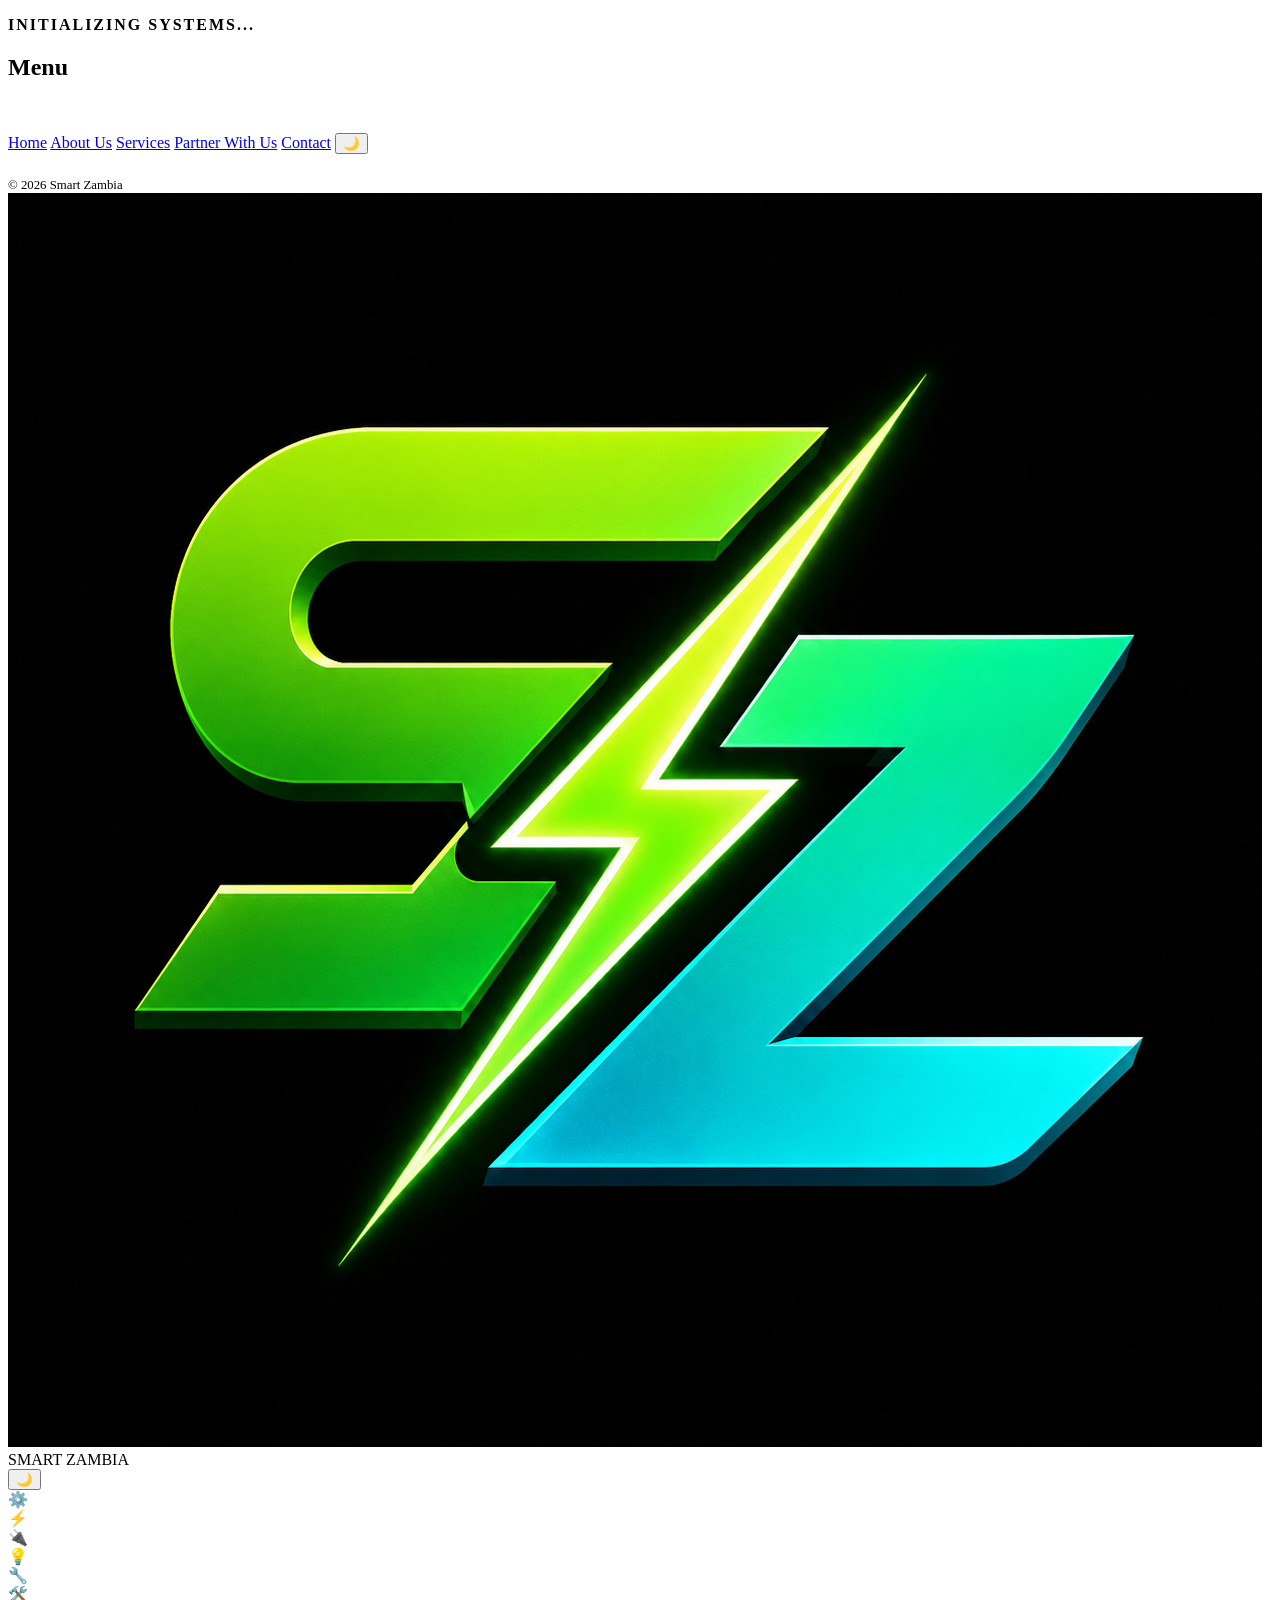
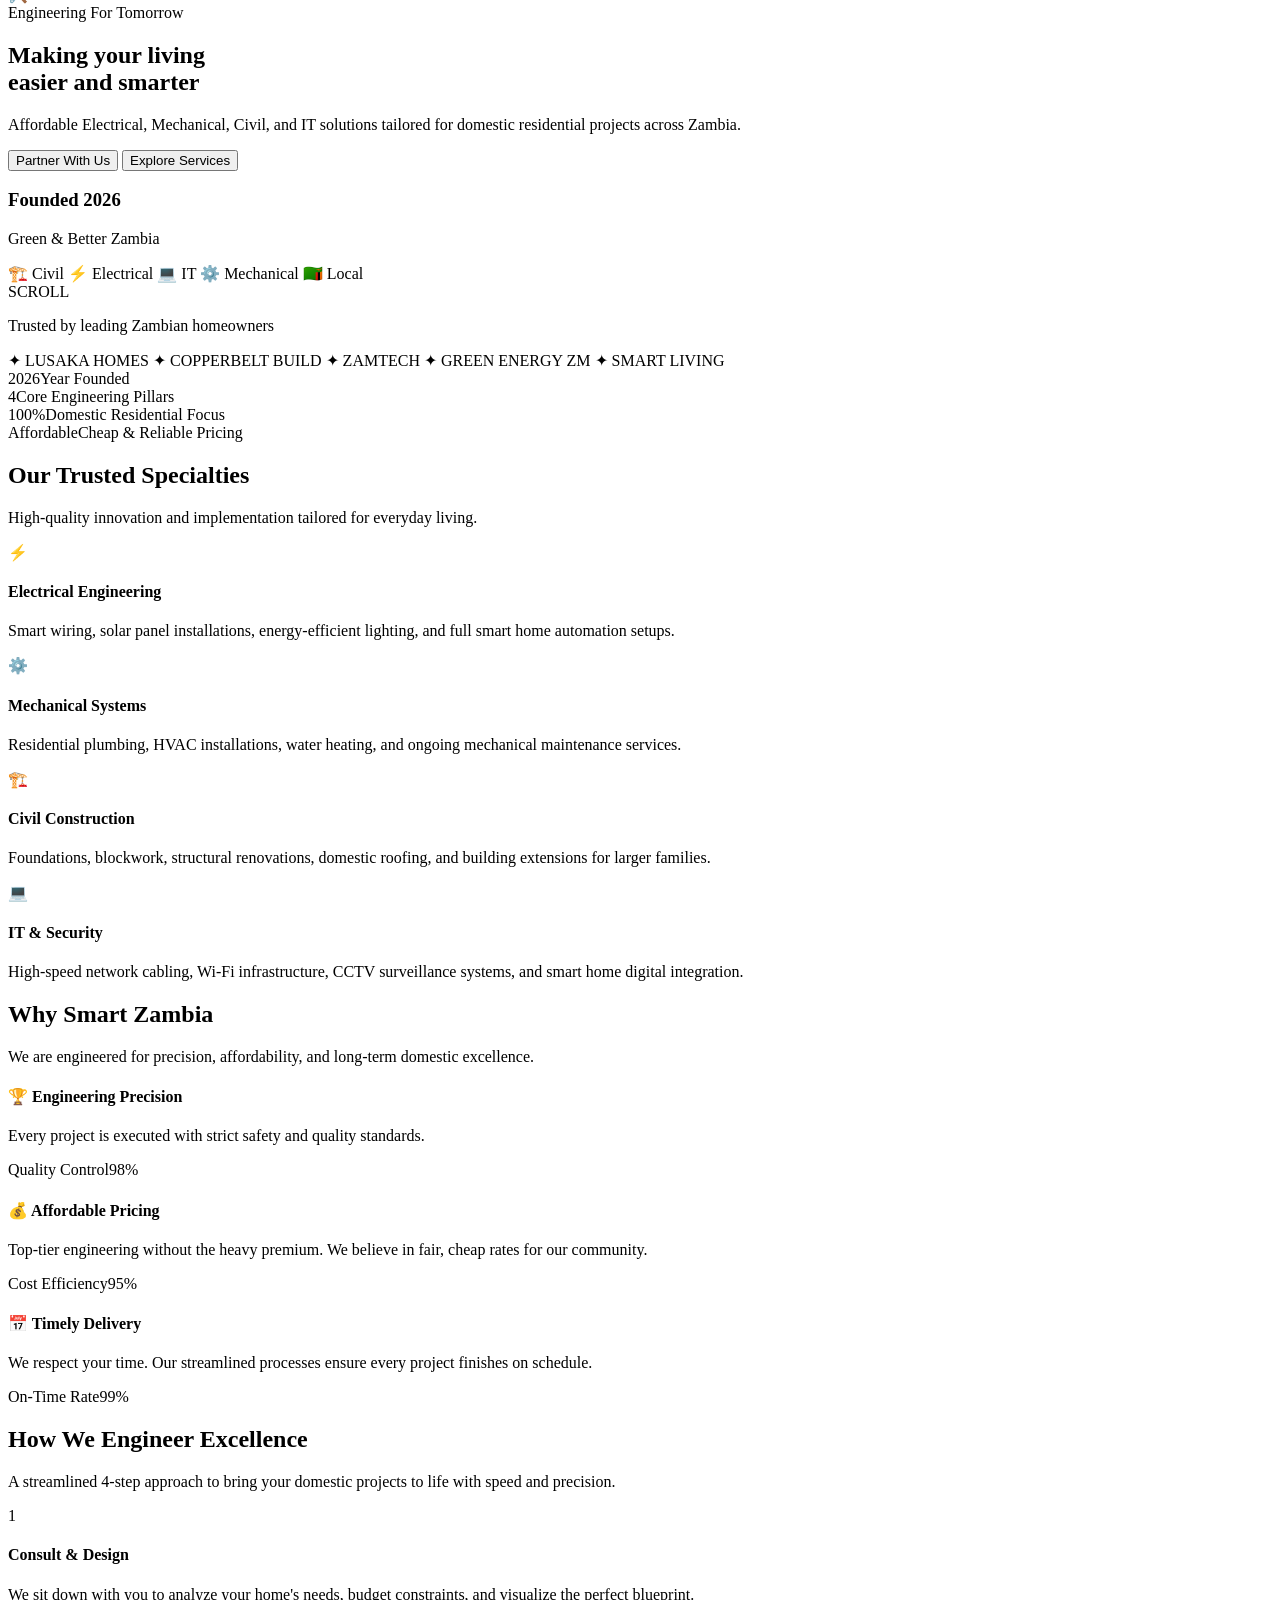
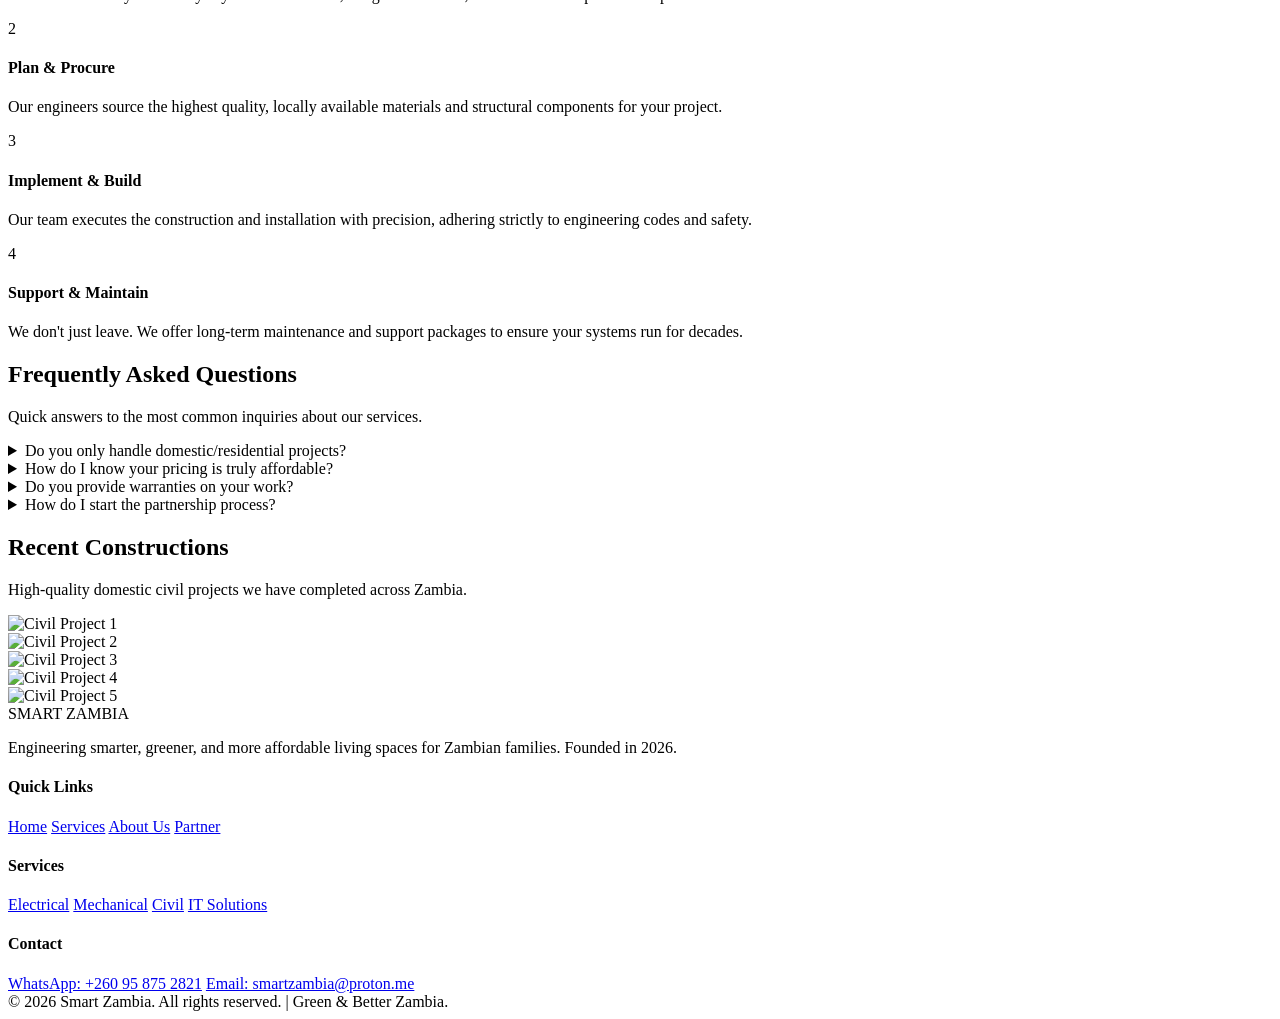
==== commit 8c9a5c8e: "Update index.html" ====
--- a/index.html
+++ b/index.html
@@ -8,111 +8,235 @@
 </head>
 <body>
 
-    <!-- NAVIGATION -->
+    <!-- PRELOADER SCREEN (Simulates a heavy engineering app load) -->
+    <div id="preloader">
+        <div class="spinner"><div class="spinner-inner"></div></div>
+        <p style="color:var(--text-secondary); font-weight:600; letter-spacing:2px;">INITIALIZING SYSTEMS...</p>
+    </div>
+
+    <!-- ENGINEERING GRID BACKGROUND -->
+    <div class="bg-grid"></div>
+
+    <!-- SIDEBAR OVERLAY (Click to close) -->
+    <div class="sidebar-overlay" id="sidebarOverlay"></div>
+
+    <!-- OFF-CANVAS LEFT SIDEBAR MENU -->
+    <div class="sidebar" id="sidebar">
+        <h2 class="gradient-text">Menu</h2>
+        <div class="sidebar-links">
+            <a href="index.html" class="active">Home</a>
+            <a href="about.html">About Us</a>
+            <a href="services.html">Services</a>
+            <a href="partner.html">Partner With Us</a>
+            <a href="contact.html">Contact</a>
+            <!-- Theme Toggle inside sidebar -->
+            <button class="theme-toggle" id="sidebarThemeToggle" style="margin-top:2rem; align-self:flex-start;">🌙</button>
+        </div>
+        <div style="margin-top:auto; color:var(--text-muted); font-size:0.8rem; border-top:1px solid var(--border-color); padding-top:1.5rem;">
+            &copy; 2026 Smart Zambia
+        </div>
+    </div>
+
+    <!-- NAVIGATION BAR -->
     <nav class="navbar">
+        <!-- 3-Line Hamburger (Left Side) -->
+        <div class="hamburger" id="hamburgerMenu">
+            <span></span><span></span><span></span>
+        </div>
+        
         <div class="nav-brand">
             <img src="images/logo.png" alt="Smart Zambia Logo"> 
             SMART ZAMBIA
         </div>
-        <div class="nav-links">
-            <a href="index.html" class="active">Home</a>
-            <a href="services.html">Services</a>
-            <a href="about.html">About</a>
-            <a href="partner.html">Partner</a>
-            <a href="contact.html">Contact</a>
-            <a href="contact.html" class="nav-cta">Get a Quote</a>
+
+        <div class="nav-right">
             <button class="theme-toggle" id="themeToggle" aria-label="Toggle theme">🌙</button>
         </div>
     </nav>
 
-    <!-- PROFESSIONAL HERO SECTION -->
+    <!-- DETAILED SPLIT-SCREEN HERO WITH FLOATING TECH ELEMENTS -->
     <section class="hero">
-        <!-- Floating Design Elements -->
-        <div class="hero-orb-1"></div>
-        <div class="hero-orb-2"></div>
+        <!-- Decorative Background Orbs -->
+        <div class="orb orb-1"></div>
+        <div class="orb orb-2"></div>
         
-        <div class="hero-content">
-            <h1 class="gradient-text">Making your living<br>easier and smarter</h1>
+        <!-- Floating 3D Tech Icons (6 total) -->
+        <div class="float-icon">⚙️</div>
+        <div class="float-icon">⚡</div>
+        <div class="float-icon">🔌</div>
+        <div class="float-icon">💡</div>
+        <div class="float-icon">🔧</div>
+        <div class="float-icon">🛠️</div>
+        
+        <div class="hero-text">
+            <div class="hero-badge">Engineering For Tomorrow</div>
+            <h1 class="gradient-text">Making your living<br><span>easier and smarter</span></h1>
             <p>Affordable Electrical, Mechanical, Civil, and IT solutions tailored for domestic residential projects across Zambia.</p>
-            <a href="partner.html"><button class="btn-primary">Partner With Us</button></a>
+            <div class="hero-actions">
+                <a href="partner.html"><button class="btn-primary">Partner With Us</button></a>
+                <a href="services.html"><button class="btn-secondary">Explore Services</button></a>
+            </div>
+        </div>
+
+        <div class="hero-visual">
+            <div class="engineer-card">
+                <!-- Background Logo Watermark inside the card (Massive/Glowing) -->
+                <div class="card-logo-bg"></div>
+                <h3 class="gradient-text">Founded 2026</h3>
+                <p>Green & Better Zambia</p>
+                <div class="tags">
+                    <span>🏗️ Civil</span>
+                    <span>⚡ Electrical</span>
+                    <span>💻 IT</span>
+                    <span>⚙️ Mechanical</span>
+                    <span>🇿🇲 Local</span>
+                </div>
+            </div>
         </div>
 
         <!-- Bouncing Disappearing Scroll Indicator -->
-        <div class="scroll-indicator">
+        <div class="scroll-indicator" id="scrollIndicator">
             SCROLL
             <div class="scroll-chevron"></div>
         </div>
     </section>
 
-    <!-- SCROLLING MARQUEE (Big Company Professionalism) -->
-    <div class="marquee-container">
-        <div class="marquee-track">
-            <span><strong>⚡ Electrical</strong> | Wiring & Smart Homes</span>
-            <span><strong>⚙️ Mechanical</strong> | Plumbing & HVAC</span>
-            <span><strong>🏗️ Civil</strong> | Foundations & Roofing</span>
-            <span><strong>💻 IT Solutions</strong> | Networking & Security</span>
-            <span><strong>⚡ Electrical</strong> | Wiring & Smart Homes</span>
-            <span><strong>⚙️ Mechanical</strong> | Plumbing & HVAC</span>
-            <span><strong>🏗️ Civil</strong> | Foundations & Roofing</span>
-            <span><strong>💻 IT Solutions</strong> | Networking & Security</span>
-        </div>
+    <!-- TRUSTED BY STRIP (Placeholder for big brand logos) -->
+    <section class="trust-strip">
+        <p>Trusted by leading Zambian homeowners</p>
+        <div class="trust-logos">
+            <span class="trust-logo">✦ LUSAKA HOMES</span>
+            <span class="trust-logo">✦ COPPERBELT BUILD</span>
+            <span class="trust-logo">✦ ZAMTECH</span>
+            <span class="trust-logo">✦ GREEN ENERGY ZM</span>
+            <span class="trust-logo">✦ SMART LIVING</span>
+        </div>
+    </section>
+
+    <!-- STATS STRIP -->
+    <div class="stats-strip">
+        <div class="stat-item"><span class="stat-number gradient-text">2026</span><span class="stat-label">Year Founded</span></div>
+        <div class="stat-item"><span class="stat-number gradient-text">4</span><span class="stat-label">Core Engineering Pillars</span></div>
+        <div class="stat-item"><span class="stat-number gradient-text">100%</span><span class="stat-label">Domestic Residential Focus</span></div>
+        <div class="stat-item"><span class="stat-number gradient-text">Affordable</span><span class="stat-label">Cheap & Reliable Pricing</span></div>
     </div>
 
-    <!-- SERVICES PREVIEW -->
+    <!-- EXPERTISE STRIP (More details on front page) -->
     <section id="services">
-        <h2 class="section-title">Our Core <span class="gradient-text">Solutions</span></h2>
-        <p class="section-desc">Innovation and implementation tailored for everyday living.</p>
-        <div class="services-grid">
-            <div class="service-card">
-                <span class="service-icon">⚡</span>
-                <h3>Electrical</h3>
-                <p>Domestic wiring, smart home automation, energy-efficient lighting, and solar panel installations.</p>
-            </div>
-            <div class="service-card">
-                <span class="service-icon">⚙️</span>
-                <h3>Mechanical</h3>
-                <p>Plumbing systems, HVAC installations, and mechanical maintenance for residential properties.</p>
-            </div>
-            <div class="service-card">
-                <span class="service-icon">🏗️</span>
-                <h3>Civil</h3>
-                <p>Domestic construction, foundation laying, block work, roofing, and structural renovations.</p>
-            </div>
-            <div class="service-card">
-                <span class="service-icon">💻</span>
-                <h3>IT Solutions</h3>
-                <p>Network setup, security systems (CCTV), internet infrastructure, and smart software integration.</p>
-            </div>
-        </div>
-    </section>
-
-    <!-- HOW WE WORK (Professional Process) -->
-    <section id="process">
+        <h2 class="section-title">Our Trusted <span class="gradient-text">Specialties</span></h2>
+        <p class="section-desc">High-quality innovation and implementation tailored for everyday living.</p>
+        <div class="expertise-strip">
+            <div class="expertise-item">
+                <span class="icon">⚡</span>
+                <h4>Electrical Engineering</h4>
+                <p>Smart wiring, solar panel installations, energy-efficient lighting, and full smart home automation setups.</p>
+            </div>
+            <div class="expertise-item">
+                <span class="icon">⚙️</span>
+                <h4>Mechanical Systems</h4>
+                <p>Residential plumbing, HVAC installations, water heating, and ongoing mechanical maintenance services.</p>
+            </div>
+            <div class="expertise-item">
+                <span class="icon">🏗️</span>
+                <h4>Civil Construction</h4>
+                <p>Foundations, blockwork, structural renovations, domestic roofing, and building extensions for larger families.</p>
+            </div>
+            <div class="expertise-item">
+                <span class="icon">💻</span>
+                <h4>IT & Security</h4>
+                <p>High-speed network cabling, Wi-Fi infrastructure, CCTV surveillance systems, and smart home digital integration.</p>
+            </div>
+        </div>
+    </section>
+
+    <!-- WHY CHOOSE US (With Animated Progress Bars) -->
+    <section class="why-choose-us">
+        <h2 class="section-title">Why <span class="gradient-text">Smart Zambia</span></h2>
+        <p class="section-desc">We are engineered for precision, affordability, and long-term domestic excellence.</p>
+        <div class="choose-grid">
+            <div class="choose-card">
+                <h4>🏆 Engineering Precision</h4>
+                <p>Every project is executed with strict safety and quality standards.</p>
+                <div class="progress-wrap">
+                    <div class="progress-label"><span>Quality Control</span><span>98%</span></div>
+                    <div class="progress-bar"><div class="progress-fill" style="width: 98%;"></div></div>
+                </div>
+            </div>
+            <div class="choose-card">
+                <h4>💰 Affordable Pricing</h4>
+                <p>Top-tier engineering without the heavy premium. We believe in fair, cheap rates for our community.</p>
+                <div class="progress-wrap">
+                    <div class="progress-label"><span>Cost Efficiency</span><span>95%</span></div>
+                    <div class="progress-bar"><div class="progress-fill" style="width: 95%;"></div></div>
+                </div>
+            </div>
+            <div class="choose-card">
+                <h4>📅 Timely Delivery</h4>
+                <p>We respect your time. Our streamlined processes ensure every project finishes on schedule.</p>
+                <div class="progress-wrap">
+                    <div class="progress-label"><span>On-Time Rate</span><span>99%</span></div>
+                    <div class="progress-bar"><div class="progress-fill" style="width: 99%;"></div></div>
+                </div>
+            </div>
+        </div>
+    </section>
+
+    <!-- PROCESS SECTION (How we engineer) -->
+    <section class="process-section">
         <h2 class="section-title">How We <span class="gradient-text">Engineer Excellence</span></h2>
-        <p class="section-desc">A streamlined approach to bring your domestic projects to life with precision and care.</p>
+        <p class="section-desc">A streamlined 4-step approach to bring your domestic projects to life with speed and precision.</p>
         <div class="process-grid">
             <div class="process-card">
-                <div class="process-step">1</div>
+                <div class="process-number">1</div>
                 <h4>Consult & Design</h4>
-                <p>We sit down with you to understand your needs, budget, and vision, crafting a tailored plan that fits your home perfectly.</p>
+                <p>We sit down with you to analyze your home's needs, budget constraints, and visualize the perfect blueprint.</p>
             </div>
             <div class="process-card">
-                <div class="process-step">2</div>
+                <div class="process-number">2</div>
+                <h4>Plan & Procure</h4>
+                <p>Our engineers source the highest quality, locally available materials and structural components for your project.</p>
+            </div>
+            <div class="process-card">
+                <div class="process-number">3</div>
                 <h4>Implement & Build</h4>
-                <p>Our expert engineers and civil contractors execute the project with top-tier materials, safety standards, and strict timelines.</p>
+                <p>Our team executes the construction and installation with precision, adhering strictly to engineering codes and safety.</p>
             </div>
             <div class="process-card">
-                <div class="process-step">3</div>
-                <h4>Maintain & Support</h4>
-                <p>We don't just build and leave. Smart Zambia offers ongoing maintenance and support to ensure long-term reliability.</p>
-            </div>
+                <div class="process-number">4</div>
+                <h4>Support & Maintain</h4>
+                <p>We don't just leave. We offer long-term maintenance and support packages to ensure your systems run for decades.</p>
+            </div>
+        </div>
+    </section>
+
+    <!-- FREQUENTLY ASKED QUESTIONS (Accordion Style) -->
+    <section class="faq-section">
+        <h2 class="section-title">Frequently <span class="gradient-text">Asked Questions</span></h2>
+        <p class="section-desc">Quick answers to the most common inquiries about our services.</p>
+        <div class="faq-container">
+            <details>
+                <summary>Do you only handle domestic/residential projects?</summary>
+                <p>Currently, yes! We are 100% focused on domestic construction, electrical, and IT solutions for homes. However, we have ambitious future plans to expand into commercial engineering projects.</p>
+            </details>
+            <details>
+                <summary>How do I know your pricing is truly affordable?</summary>
+                <p>We operate with full transparency. We offer free, no-obligation quotes and price our services to undercut standard market rates while maintaining top-tier material quality.</p>
+            </details>
+            <details>
+                <summary>Do you provide warranties on your work?</summary>
+                <p>Absolutely. Every electrical, plumbing, civil, and IT installation comes with a comprehensive warranty. We stand firmly behind the quality of our engineering.</p>
+            </details>
+            <details>
+                <summary>How do I start the partnership process?</summary>
+                <p>Simply click on the "Partner With Us" button, enter your email to verify via OTP (sent from smartzambia@proton.me), and our team will reach out to you within 24 hours.</p>
+            </details>
         </div>
     </section>
 
     <!-- CIVIL PROJECTS GALLERY -->
     <section id="projects">
         <h2 class="section-title">Recent <span class="gradient-text">Constructions</span></h2>
-        <p class="section-desc">High-quality domestic civil projects we have completed.</p>
+        <p class="section-desc">High-quality domestic civil projects we have completed across Zambia.</p>
         <div class="gallery-grid">
             <div class="gallery-item"><img src="images/civil1.jpg" alt="Civil Project 1"></div>
             <div class="gallery-item"><img src="images/civil2.jpg" alt="Civil Project 2"></div>
@@ -122,38 +246,87 @@
         </div>
     </section>
 
-    <!-- FOOTER -->
+    <!-- DETAILED 4-COLUMN FOOTER -->
     <footer>
-        <div class="footer-content">
-            <h3>Green & Better Zambia</h3>
-            <p>Contact us via WhatsApp: <a href="https://wa.me/260958752821">+260 95 875 2821</a></p>
-            <p>Email: <a href="mailto:smartzambia@proton.me">smartzambia@proton.me</a></p>
-            <div class="copyright">&copy; 2026 Smart Zambia. All rights reserved.</div>
+        <div class="footer-grid">
+            <div class="footer-col">
+                <span class="footer-brand gradient-text">SMART ZAMBIA</span>
+                <p>Engineering smarter, greener, and more affordable living spaces for Zambian families. Founded in 2026.</p>
+            </div>
+            <div class="footer-col">
+                <h4>Quick Links</h4>
+                <a href="index.html">Home</a>
+                <a href="services.html">Services</a>
+                <a href="about.html">About Us</a>
+                <a href="partner.html">Partner</a>
+            </div>
+            <div class="footer-col">
+                <h4>Services</h4>
+                <a href="services.html">Electrical</a>
+                <a href="services.html">Mechanical</a>
+                <a href="services.html">Civil</a>
+                <a href="services.html">IT Solutions</a>
+            </div>
+            <div class="footer-col">
+                <h4>Contact</h4>
+                <a href="https://wa.me/260958752821">WhatsApp: +260 95 875 2821</a>
+                <a href="mailto:smartzambia@proton.me">Email: smartzambia@proton.me</a>
+            </div>
+        </div>
+        <div class="footer-bottom">
+            &copy; 2026 Smart Zambia. All rights reserved. | Green & Better Zambia.
         </div>
     </footer>
 
-    <!-- JAVASCRIPT -->
+    <!-- MASSIVE ADVANCED JAVASCRIPT (Preloader, Sidebar, Theme) -->
     <script>
-        // Theme Toggle Engine
+        // 1. PRELOADER LOGIC
+        window.addEventListener('load', () => {
+            setTimeout(() => {
+                document.getElementById('preloader').classList.add('hidden');
+            }, 1800); // Simulate a 1.8 second load time for an app-like feel
+        });
+
+        // 2. SIDEBAR TOGGLE LOGIC
+        const hamburger = document.getElementById('hamburgerMenu');
+        const sidebar = document.getElementById('sidebar');
+        const overlay = document.getElementById('sidebarOverlay');
+        const body = document.body;
+
+        function toggleSidebar() {
+            hamburger.classList.toggle('active');
+            sidebar.classList.toggle('active');
+            overlay.classList.toggle('active');
+            body.style.overflow = sidebar.classList.contains('active') ? 'hidden' : 'auto';
+        }
+        hamburger.addEventListener('click', toggleSidebar);
+        overlay.addEventListener('click', toggleSidebar);
+
+        // 3. THEME TOGGLE LOGIC (Synced between main button and sidebar button)
         const toggleBtn = document.getElementById('themeToggle');
-        const body = document.body;
-        if(localStorage.getItem('siteTheme') === 'light') { body.classList.add('theme-light'); toggleBtn.textContent = '☀️'; } 
-        else { toggleBtn.textContent = '🌙'; }
-        toggleBtn.addEventListener('click', () => {
+        const sidebarToggleBtn = document.getElementById('sidebarThemeToggle');
+
+        function updateThemeIcons() {
+            const isLight = body.classList.contains('theme-light');
+            toggleBtn.textContent = isLight ? '☀️' : '🌙';
+            sidebarToggleBtn.textContent = isLight ? '☀️' : '🌙';
+        }
+        if(localStorage.getItem('siteTheme') === 'light') { body.classList.add('theme-light'); } 
+        updateThemeIcons();
+
+        function toggleTheme() {
             body.classList.toggle('theme-light');
-            body.classList.contains('theme-light') ? (localStorage.setItem('siteTheme', 'light'), toggleBtn.textContent = '☀️') : (localStorage.setItem('siteTheme', 'dark'), toggleBtn.textContent = '🌙');
-        });
-
-        // Disappearing Scroll Indicator on Scroll
-        const scrollIndicator = document.querySelector('.scroll-indicator');
+            localStorage.setItem('siteTheme', body.classList.contains('theme-light') ? 'light' : 'dark');
+            updateThemeIcons();
+        }
+        toggleBtn.addEventListener('click', toggleTheme);
+        sidebarToggleBtn.addEventListener('click', toggleTheme);
+
+        // 4. DISAPPEARING SCROLL INDICATOR
+        const scrollIndicator = document.getElementById('scrollIndicator');
         window.addEventListener('scroll', () => {
-            if (window.scrollY > 150) {
-                scrollIndicator.style.opacity = '0';
-                scrollIndicator.style.pointerEvents = 'none';
-            } else {
-                scrollIndicator.style.opacity = '1';
-                scrollIndicator.style.pointerEvents = 'auto';
-            }
+            scrollIndicator.style.opacity = window.scrollY > 250 ? '0' : '1';
+            scrollIndicator.style.pointerEvents = window.scrollY > 250 ? 'none' : 'auto';
         });
     </script>
 </body>
